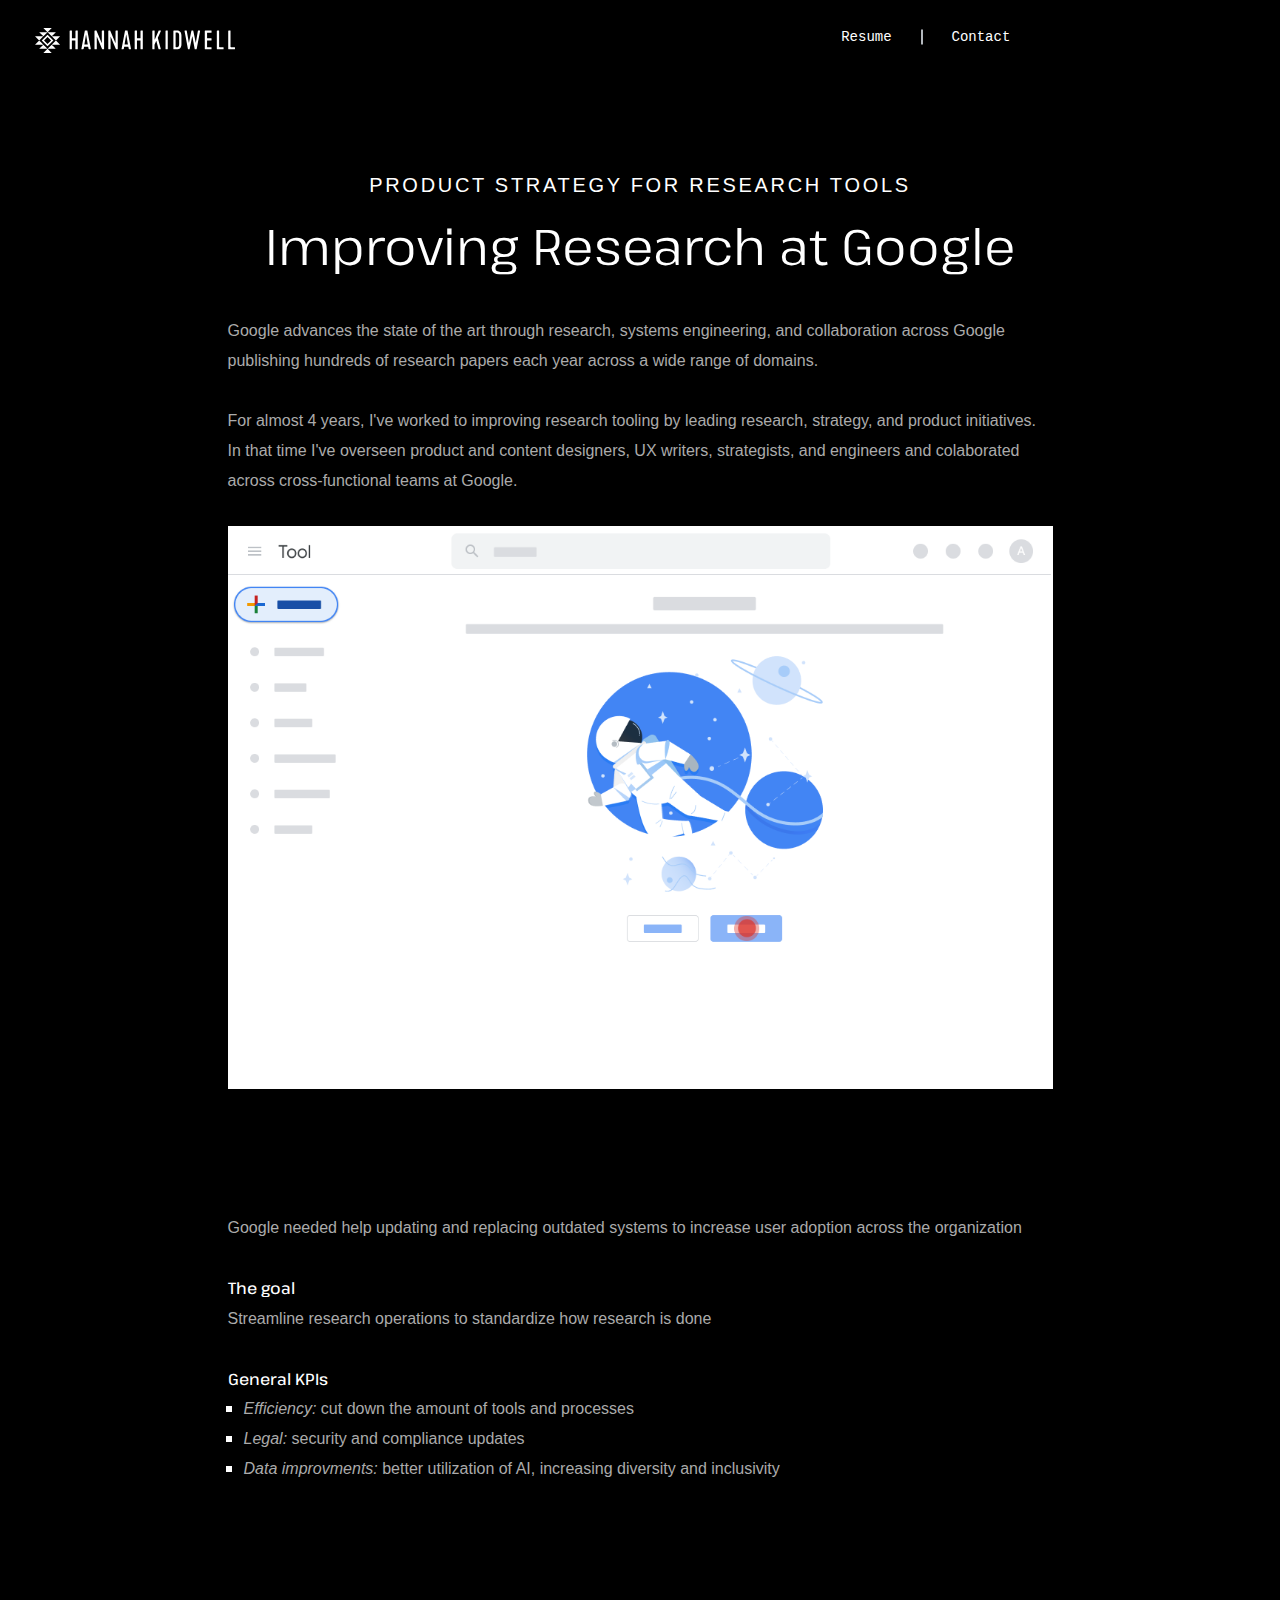
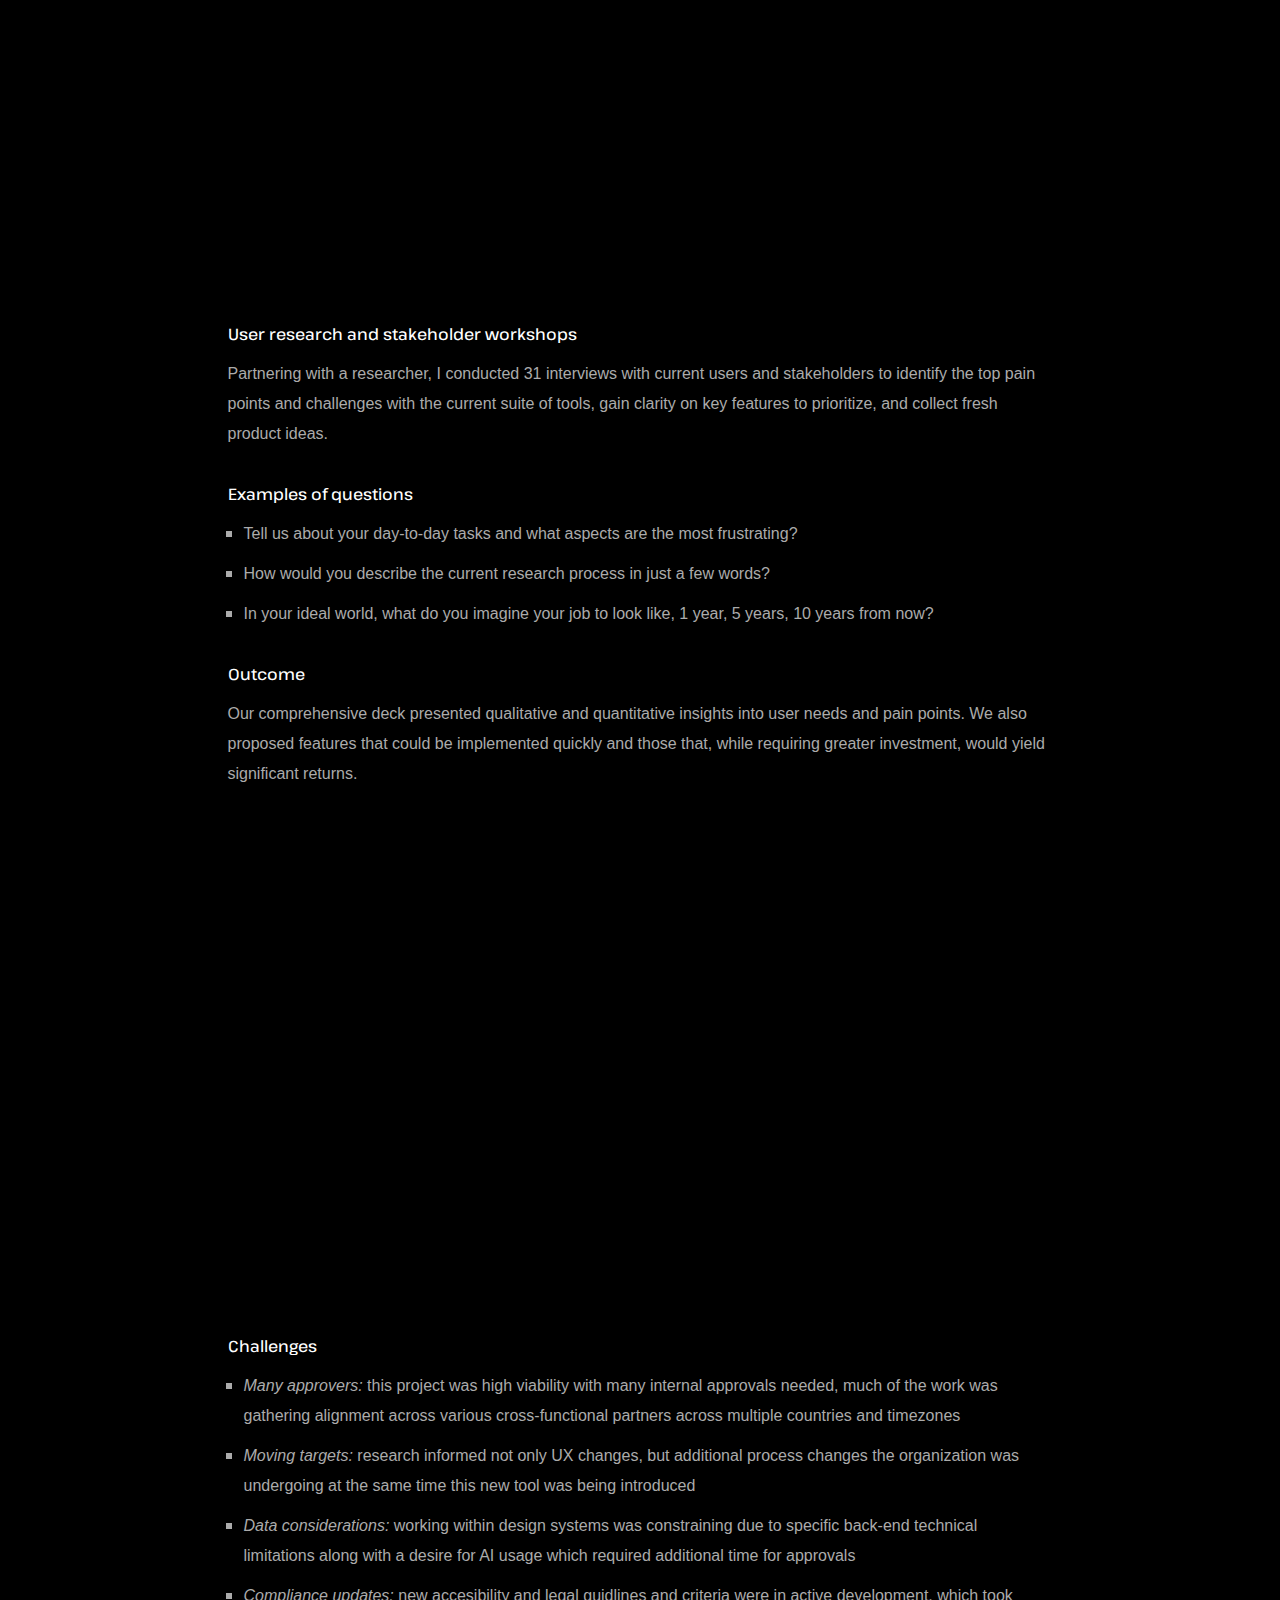
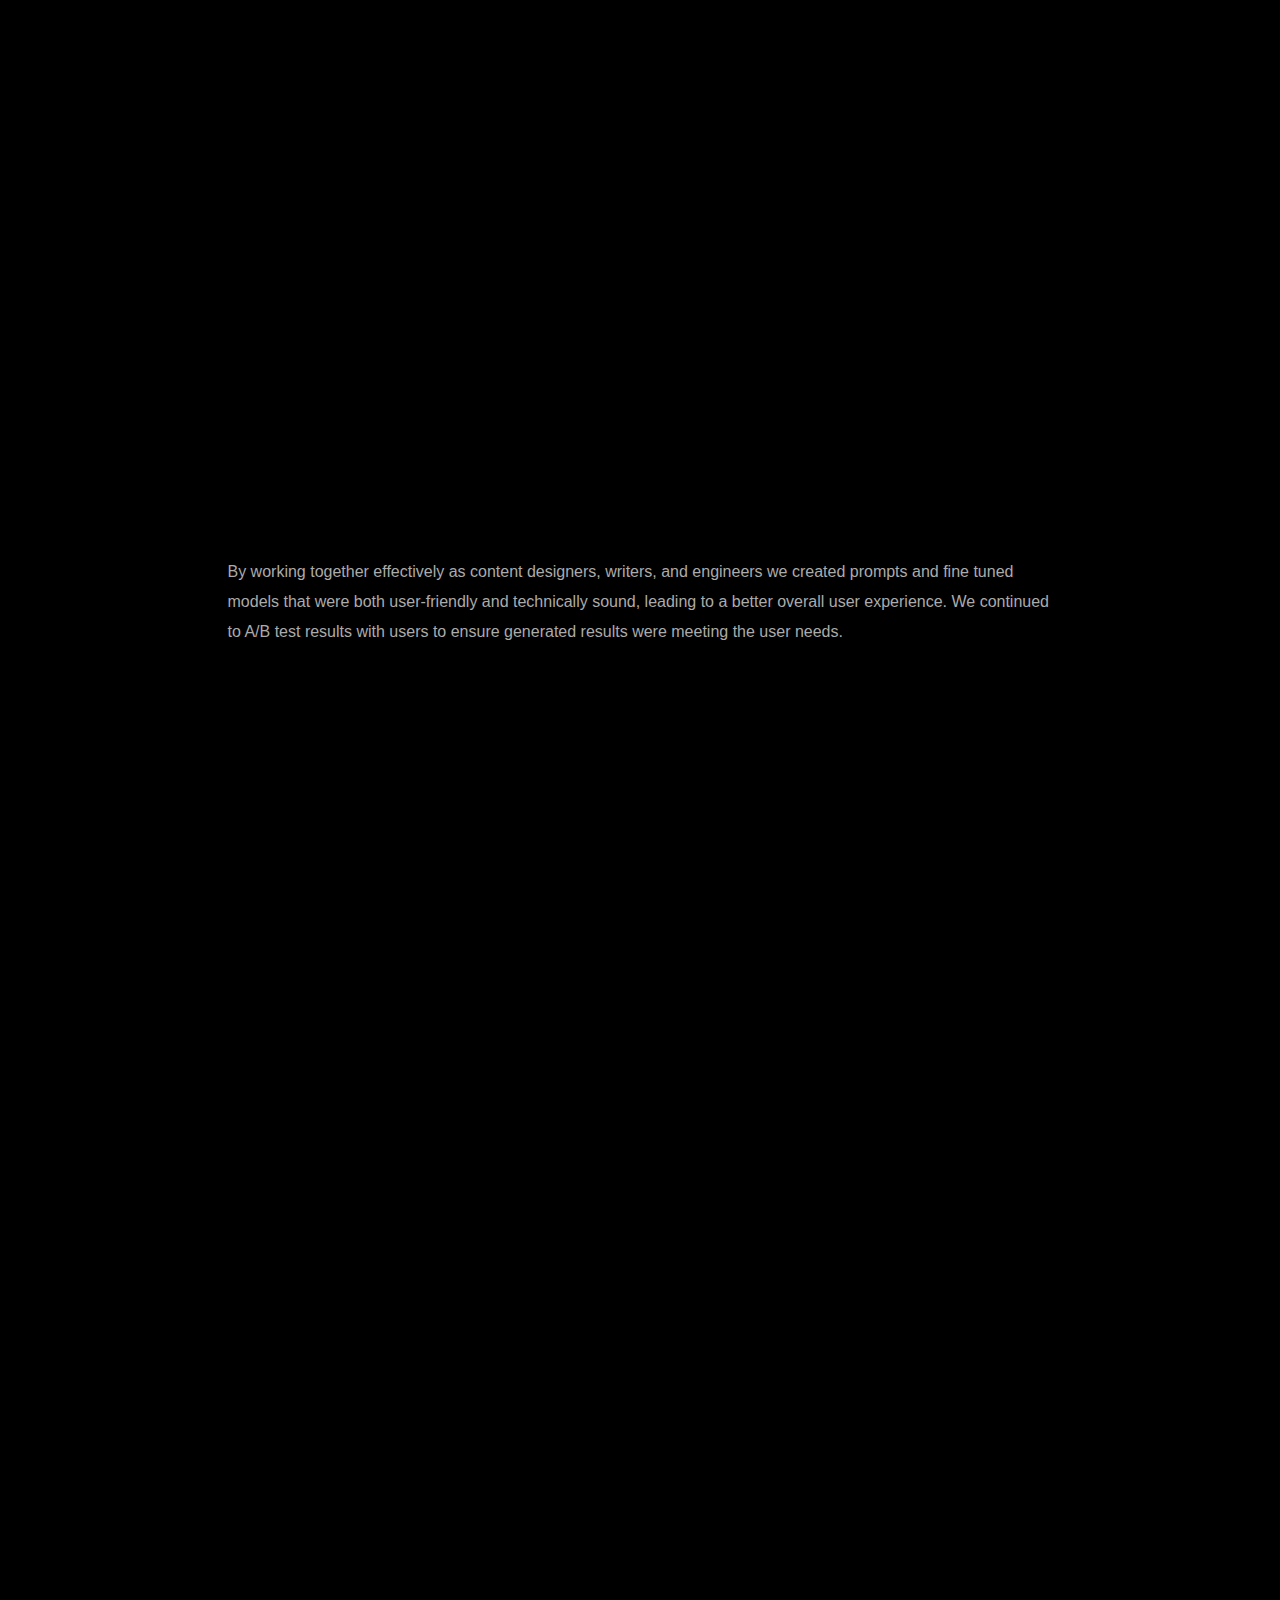
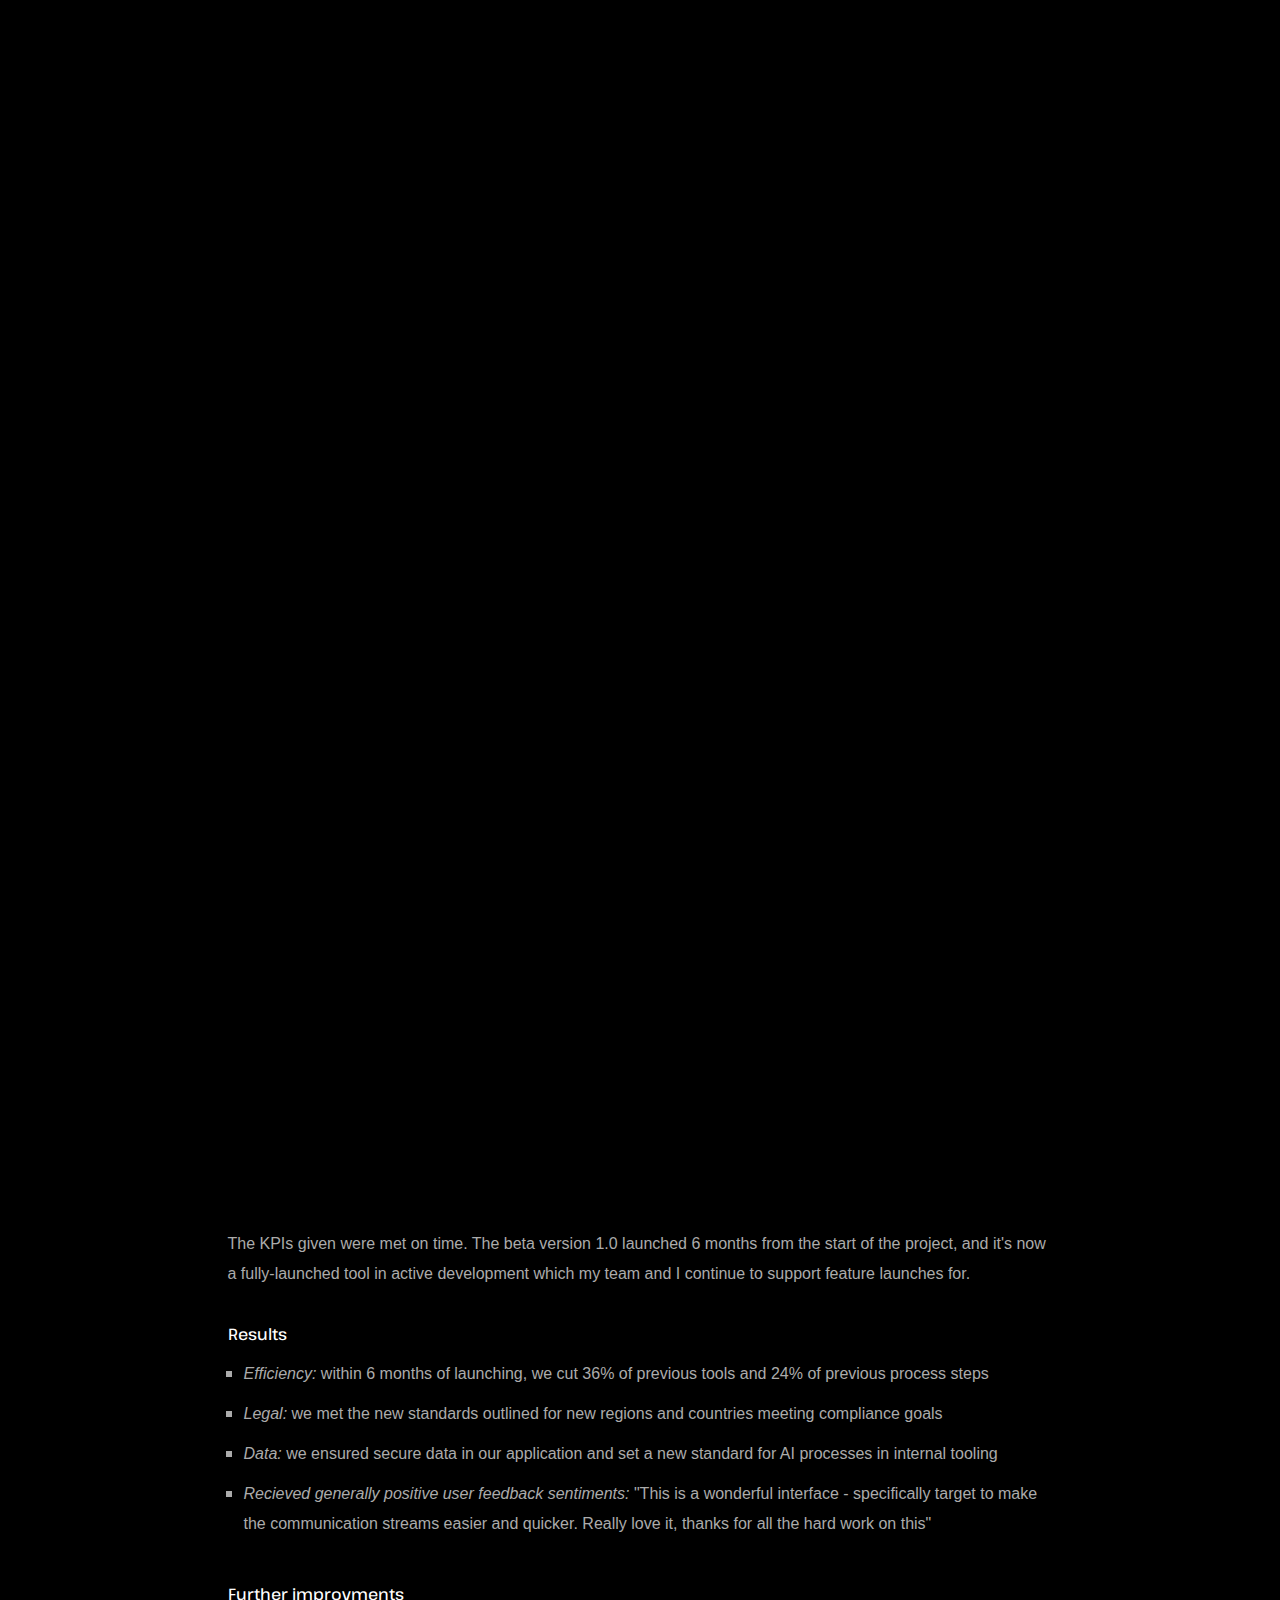
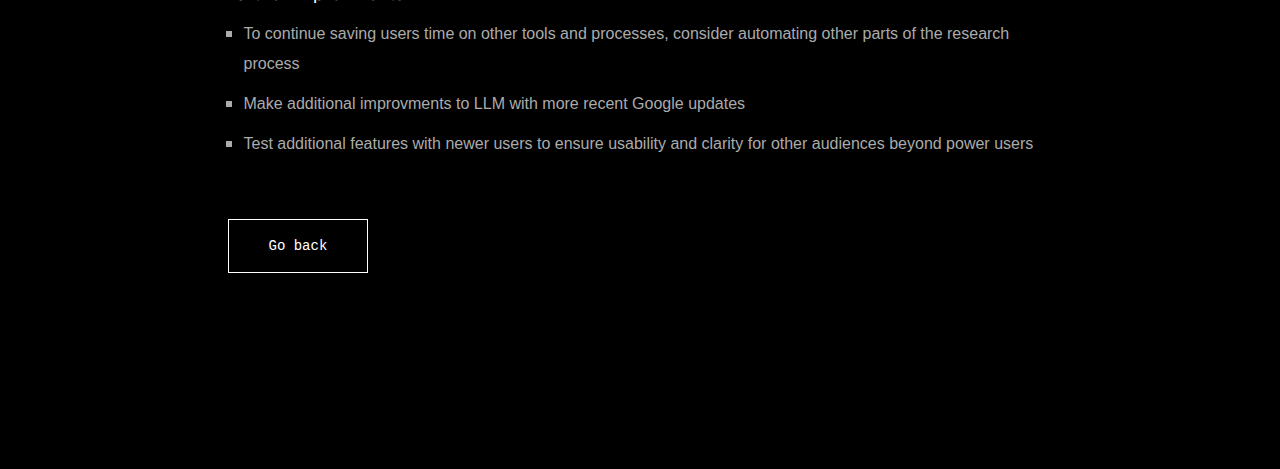
==== research.html @ 09cbe94c "typo" ====
<!-- Global site tag (gtag.js) - Google Analytics -->
<script async src="https://www.googletagmanager.com/gtag/js?id=G-2886Z98YGZ"></script>
<script>
  window.dataLayer = window.dataLayer || [];
  function gtag(){dataLayer.push(arguments);}
  gtag('js', new Date());

  gtag('config', 'G-2886Z98YGZ');
</script>

<!DOCTYPE html>
<html class="no-js" lang="en">

<head>
    <meta charset="utf-8">
    <meta http-equiv="x-ua-compatible" content="ie=edge">
    <title>Hannah Kidwell 🔮 Product Design</title>
    <meta name="description" content="">
    <meta name="viewport" content="width=device-width, initial-scale=1">

    <!-- <link rel="manifest" href="site.webmanifest"> -->
    <link rel="shortcut icon" type="image/x-icon" href="img/favicon.png">
    <!-- Place favicon.ico in the root directory -->

    <!-- CSS here -->
    <link rel="stylesheet" href="css/bootstrap.min.css">
    <link rel="stylesheet" href="css/owl.carousel.min.css">
    <link rel="stylesheet" href="css/magnific-popup.css">
    <link rel="stylesheet" href="css/font-awesome.min.css">
    <link rel="stylesheet" href="css/animate.min.css">
    <link rel="stylesheet" href="css/themify-icons.css">
    <link rel="stylesheet" href="css/flaticon.css">
    <link rel="stylesheet" href="css/slicknav.css">

    <link rel="stylesheet" href="css/style.css">
    <!-- <link rel="stylesheet" href="css/responsive.css"> -->
</head>

<body>
    <!--[if lte IE 9]>
            <p class="browserupgrade">You are using an <strong>outdated</strong> browser. Please <a href="https://browsehappy.com/">upgrade your browser</a> to improve your experience and security.</p>
        <![endif]-->

    <!-- header-start -->
    <header>
        <div class="header-area ">
            <div id="sticky-header" class="main-header-area">
                <div class="container-fluid ">
                    <div class="row align-items-center">
                        <div class="col-xl-2 col-lg-3 col-md-5">
                            <div class="logo">
                                <a class="d-none d-md-block" href="index.html">
                                    <img src="img/logo.svg" style="width:200px; margin-top:.5em;"  alt="">
                                </a>
                                <a class="d-sm-block d-md-none" href="index.html">
                                    <img src="img/logo.svg" style="width:150px; margin-top:.5em;" alt="">
                                </a>
                            </div>
                        </div>
                        <div class="col-xl-8 col-lg-8 col-md-8">
                            <div class="quick_links d-none d-lg-block">
                                <ul>
                                    <li><a href="#resume">Resume</a></li>
                                    <li><a href="#contact">Contact</a></li>
                                </ul>
                            </div>
                        </div>
                        <div class="col-12">
                            <div class="mobile_menu d-block d-lg-none"></div>
                        </div>
                    </div>
                </div>
            </div>
        </div>
    </header>
    <!-- header-end -->

    <!-- offcanvas_menu start  -->
    <div class="offcanvas_menu">
        <div class="offcanvas_header_wrap d-flex justify-content-between align-items-center">
            <div class="logo">
                <a class="d-none d-md-block" href="index.html">
                    <img src="img/logo.svg" style="width:200px; margin-top:.5em;" alt="">
                </a>
                <a class="d-sm-block d-md-none" href="index.html">
                    <img src="img/logo.svg" style="width:150px; margin-top:.5em;" alt="">
                </a>
            </div>
            <div class="close_menu">
                <i class="ti-close"></i>
            </div>
        </div>

        <div class="offcanvas_menu_inner">

            <div class="Quick_links wow fadeInLeft" data-wow-duration="1s" data-wow-delay=".6s">
                <ul>
                    <li><a href="https://twitter.com/hannahnannna"> <i class="ti-twitter"></i> </a></li>
                    <li><a href="https://www.linkedin.com/in/hannahmayk/"> <i class="ti-linkedin"></i> </a></li>
                    <li><a href="https://github.com/hannahkidwell"> <i class="ti-github"></i> </a></li>
                </ul>
            </div>
        </div>


    </div>
    <!-- offcanvas_menu end  -->

   

<!-- gallery_area_start  -->
<a name="projects"></a>
<div data-scroll-index="3" class="gallery_area">
    <div class="container">
        <div class="row justify-content-center pt-70">
            <div class="col-lg-9 pt-70">
                <div class="section_title text-center pb-38 pt-70 mb-30">
                    <span class="wow fadeInUp" data-wow-duration="1s" data-wow-delay=".2s">Product strategy for research tools</span>
                    <h3 class="wow fadeInUp" data-wow-duration="1s" data-wow-delay=".3s">Improving Research at Google</h3>
                    <p class="text-left pt-30 pb-30">Google advances the state of the art through research, systems engineering, 
                        and collaboration across Google publishing hundreds of research papers each year across a wide range of domains. 
                        <br><br>For almost 4 years, I've worked to improving research tooling by leading research, strategy, and product initiatives. 
                        In that time I've overseen product and content designers, UX writers, strategists, and engineers and colaborated across cross-functional teams at Google. 
                    </p>
                    <p>&nbsp;</p>
                    <span class="wow fadeInUp">
                        <img style="max-width: 1000px; width: 100%;" alt="intro image" src="img/projects/research/emptystate.png">
                    </span>
                </div>
            </div>
        </div>
        <div class="row justify-content-center">
            <div class="col-lg-9">
                <div class="section_title project text-center">
                    <span class="wow fadeInUp" data-wow-duration="1s" data-wow-delay=".2s">Business problem</span>
                    <p class="text-left pt-30">
                       Google needed help updating and replacing outdated systems to increase user adoption across the organization
                    <p class="text-left pt-30"><strong>The goal</strong> 
                        <br>Streamline research operations to standardize how research is done</p>
                    <p class="text-left pt-30">
                        <strong>General KPIs</strong>
                        <ul>
                            <li><p class="text-left"><i>Efficiency:</i> cut down the amount of tools and processes</p></li>
                            <li><p class="text-left"><i>Legal:</i> security and compliance updates</p></li>
                            <li><p class="text-left"><i>Data improvments:</i> better utilization of AI, increasing diversity and inclusivity</p></li>
                           
                        </ul>
                    </p>
                    <p>&nbsp;</p>
                    <span class="wow fadeInUp">
                        <img style="max-width: 1000px; width: 100%;" alt="Screenshot" src="img/projects/research/prioritization1.png">
                    </span>
                </div>
            </div>
        </div>
        <div class="row justify-content-center">
            <div class="col-lg-9">
                <div class="section_title project text-left pt-30 pb-38">
                    <span class="wow fadeInUp text-center" data-wow-duration="1s" data-wow-delay=".2s">Research</span>
                    <p class="pt-30"><strong>User research and stakeholder workshops</strong></p> 
                    <p class="pt-10">Partnering with a researcher, I conducted 31 interviews with current users and stakeholders to identify the top
                        pain points and challenges with the current suite of tools, gain clarity on key features to prioritize, and collect fresh
                        product ideas.</p>
                    <p class="pt-30 strong">
                        <strong>Examples of questions</strong>
                        <ul>
                            <li><p class="text-left pt-10">Tell us about your day-to-day tasks and what aspects are the most frustrating?</p></li>
                            <li><p class="text-left pt-10">How would you describe the current research process in just a few words?</p></li>
                            <li><p class="text-left pt-10">In your ideal world, what do you imagine your job to look like, 1 year, 5 years, 10 years from now?</p></li>
                        </ul>
                    </p>
                    <p class="pt-30"><strong>Outcome</strong></p>
                        <p class="pt-10">Our comprehensive deck presented qualitative and quantitative insights into user needs and pain points. 
                            We also proposed features that could be implemented quickly and those that, while requiring greater investment, would yield significant returns.</p>
                    <p>&nbsp;</p>
                    <span class="wow fadeInUp">
                        <p class="pb-10">0-1 Research to design</p>
                        <img style="max-width: 1000px; width: 100%;" alt="Process" src="img/projects/research/uxprocess.png">
                    </span>
                    <p class="pt-30">
                        <strong>Challenges</strong>
                        <ul>
                            <li><p class="text-left pt-10"><i>Many approvers:</i> this project was high viability with many internal approvals needed, much of the work was gathering alignment across various cross-functional partners across multiple countries and timezones</p></li>
                            <li><p class="text-left pt-10"><i>Moving targets:</i> research informed not only UX changes, but additional process changes the organization was undergoing at the same time this new tool was being introduced</p></li>
                            <li><p class="text-left pt-10"><i>Data considerations:</i> working within design systems was constraining due to specific back-end technical limitations along with a desire for AI usage which required additional time for approvals</p></li>
                            <li><p class="text-left pt-10"><i>Compliance updates:</i> new accesibility and legal guidlines and criteria were in active development, which took additional time for writing, design, and engineering to ensure we were meeting</p></li>

                        </ul>
                    </p>
                </div>
            </div>
        </div>
        <div class="row justify-content-center">
            <div class="col-lg-9">
                <div class="section_title project text-left pt-70">
                    <span class="wow fadeInUp text-center" data-wow-duration="1s" data-wow-delay=".2s">Persona & User Journey</span>
                    <span class="wow fadeInUp">
                        <p class="pt-30 pb-10">Dissecting the research</p>
                        <img style="max-width: 1000px; width: 100%;" alt="User needs" src="img/projects/research/userworkshop.png">
                    </span>
                    <p>&nbsp;</p>
                    <span class="wow fadeInUp">
                        <p class="pb-10">Maping the user needs and journey</p>
                        <img style="max-width: 1000px; width: 100%;" alt="RC persona" src="img/projects/research/persona.png">
                    </span>
                    <span class="wow fadeInUp">
                        <p class="pt-10 pb-10">Lo-fidelity UX and testing</p>
                        <img style="max-width: 1000px; width: 100%;" alt="UX wireframing" src="img/projects/research/wireframing.png">
                    </span>
                    <span class="wow fadeInUp text-center pt-30" data-wow-duration="1s" data-wow-delay=".2s">AI improvements</span>
                    <p class="pt-10 pb-38">By working together effectively as content designers, writers, and engineers we created prompts and fine tuned models that were both user-friendly 
                        and technically sound, leading to a better overall user experience. We continued to A/B test results with users to ensure generated results were meeting the user needs.
                    </p>
                    <span class="wow fadeInUp">
                        <p class="pt-10 pb-10">Engineering and UX writing </p>
                         <img style="max-width: 1000px; width: 100%;" alt="Prompt explorations" src="img/projects/research/prompt.png">
                    </span>
                    <span class="wow fadeInUp">
                        <p class="pt-10">Creating a content library to ensure consistiency</p>
                         <img style="max-width: 1000px; width: 100%;" alt="Guide" src="img/projects/research/library.png">
                    </span>
                    <span class="wow fadeInUp">
                        <p class="pt-10">Creating a writing guide for onboarding new team members</p>
                         <img style="max-width: 1000px; width: 100%;" alt="Guide" src="img/projects/research/guide.png">
                    </span>
                </div>
                <div class="section_title project text-left pt-10">
                    <span class="wow fadeInUp text-center" data-wow-duration="1s" data-wow-delay=".2s">The Results</span>
                    <p class="pt-30">The KPIs given were met on time. The beta version 1.0 launched 6 months from the start of the project, and it's now a fully-launched tool in active development which my team and I continue to support feature launches for.</p>
                    <p class="pt-30"><strong>Results</strong></p>        
                        <ul>
                            <li><p class="text-left pt-10"><i>Efficiency:</i> within 6 months of launching, we cut 36% of previous tools and 24% of previous process steps</p></li>
                            <li><p class="text-left pt-10"><i>Legal:</i> we met the new standards outlined for new regions and countries meeting compliance goals</p></li>
                            <li><p class="text-left pt-10"><i>Data:</i> we ensured secure data in our application and set a new standard for AI processes in internal tooling</p></li>
                            <li><p class="text-left pt-10"><i>Recieved generally positive user feedback sentiments:</i> "This is a wonderful interface - specifically target to make the communication streams easier and
                                quicker. Really love it, thanks for all the hard work on this"</p></li>
                        </ul>
                    </p>
                </div>
                <div class="section_title project text-left pt-10 mb-195">
                    <p class="pt-30">
                        <strong>Further improvments</strong>
                        <ul>
                            <li><p class="text-left pt-10">To continue saving users time on other tools and processes, consider automating other parts of the research process</p></li>
                            <li><p class="text-left pt-10">Make additional improvments to LLM with more recent Google updates</p></li>
                            <li><p class="text-left pt-10">Test additional features with newer users to ensure usability and clarity for other audiences beyond power users</p></li>
                        </ul>
                    </p>
                    <p><p><br><br></p><a href="index.html" target="" class="boxed-btn">Go back</a></p>
                </div>
            </div>
        </div>
    </div>
    <div class="row justify-content-center">
        <div class="col-lg-9">
            
        </div> 
    </div>    
</div>

   


    <!-- JS here -->
    <script src="js/vendor/modernizr-3.5.0.min.js"></script>
    <script src="js/vendor/jquery-1.12.4.min.js"></script>
    <script src="js/popper.min.js"></script>
    <script src="js/bootstrap.min.js"></script>
    <script src="js/owl.carousel.min.js"></script>
    <script src="js/isotope.pkgd.min.js"></script>
    <script src="js/ajax-form.js"></script>
    <script src="js/imagesloaded.pkgd.min.js"></script>
    <script src="js/scrollIt.js"></script>
    <script src="js/jquery.scrollUp.min.js"></script>
    <script src="js/wow.min.js"></script>
    <script src="js/jquery.slicknav.min.js"></script>
    <script src="js/jquery.magnific-popup.min.js"></script>
    <script src="js/parallaxie.js"></script>
    <script src="js/plugins.js"></script>



    <!--contact js-->
    <script src="js/contact.js"></script>
    <script src="js/jquery.ajaxchimp.min.js"></script>
    <script src="js/jquery.form.js"></script>
    <script src="js/jquery.validate.min.js"></script>
    <script src="js/mail-script.js"></script>


    <script src="js/main.js"></script>


</body>

</html>
---- css/themify-icons.css ----
@font-face {
	font-family: 'themify';
	src:url('../fonts/themify.eot?-fvbane');
	src:url('../fonts/themify.eot?#iefix-fvbane') format('embedded-opentype'),
		url('../fonts/themify.woff?-fvbane') format('woff'),
		url('../fonts/themify.ttf?-fvbane') format('truetype'),
		url('../fonts/themify.svg?-fvbane#themify') format('svg');
	font-weight: normal;
	font-style: normal;
}

[class^="ti-"], [class*=" ti-"] {
	font-family: 'themify';
	/* speak: none; */
	font-style: normal;
	font-weight: normal;
	font-variant: normal;
	text-transform: none;
	line-height: 1;

	/* Better Font Rendering =========== */
	-webkit-font-smoothing: antialiased;
	-moz-osx-font-smoothing: grayscale;
}

.ti-wand:before {
	content: "\e600";
}
.ti-volume:before {
	content: "\e601";
}
.ti-user:before {
	content: "\e602";
}
.ti-unlock:before {
	content: "\e603";
}
.ti-unlink:before {
	content: "\e604";
}
.ti-trash:before {
	content: "\e605";
}
.ti-thought:before {
	content: "\e606";
}
.ti-target:before {
	content: "\e607";
}
.ti-tag:before {
	content: "\e608";
}
.ti-tablet:before {
	content: "\e609";
}
.ti-star:before {
	content: "\e60a";
}
.ti-spray:before {
	content: "\e60b";
}
.ti-signal:before {
	content: "\e60c";
}
.ti-shopping-cart:before {
	content: "\e60d";
}
.ti-shopping-cart-full:before {
	content: "\e60e";
}
.ti-settings:before {
	content: "\e60f";
}
.ti-search:before {
	content: "\e610";
}
.ti-zoom-in:before {
	content: "\e611";
}
.ti-zoom-out:before {
	content: "\e612";
}
.ti-cut:before {
	content: "\e613";
}
.ti-ruler:before {
	content: "\e614";
}
.ti-ruler-pencil:before {
	content: "\e615";
}
.ti-ruler-alt:before {
	content: "\e616";
}
.ti-bookmark:before {
	content: "\e617";
}
.ti-bookmark-alt:before {
	content: "\e618";
}
.ti-reload:before {
	content: "\e619";
}
.ti-plus:before {
	content: "\e61a";
}
.ti-pin:before {
	content: "\e61b";
}
.ti-pencil:before {
	content: "\e61c";
}
.ti-pencil-alt:before {
	content: "\e61d";
}
.ti-paint-roller:before {
	content: "\e61e";
}
.ti-paint-bucket:before {
	content: "\e61f";
}
.ti-na:before {
	content: "\e620";
}
.ti-mobile:before {
	content: "\e621";
}
.ti-minus:before {
	content: "\e622";
}
.ti-medall:before {
	content: "\e623";
}
.ti-medall-alt:before {
	content: "\e624";
}
.ti-marker:before {
	content: "\e625";
}
.ti-marker-alt:before {
	content: "\e626";
}
.ti-arrow-up:before {
	content: "\e627";
}
.ti-arrow-right:before {
	content: "\e628";
}
.ti-arrow-left:before {
	content: "\e629";
}
.ti-arrow-down:before {
	content: "\e62a";
}
.ti-lock:before {
	content: "\e62b";
}
.ti-location-arrow:before {
	content: "\e62c";
}
.ti-link:before {
	content: "\e62d";
}
.ti-layout:before {
	content: "\e62e";
}
.ti-layers:before {
	content: "\e62f";
}
.ti-layers-alt:before {
	content: "\e630";
}
.ti-key:before {
	content: "\e631";
}
.ti-import:before {
	content: "\e632";
}
.ti-image:before {
	content: "\e633";
}
.ti-heart:before {
	content: "\e634";
}
.ti-heart-broken:before {
	content: "\e635";
}
.ti-hand-stop:before {
	content: "\e636";
}
.ti-hand-open:before {
	content: "\e637";
}
.ti-hand-drag:before {
	content: "\e638";
}
.ti-folder:before {
	content: "\e639";
}
.ti-flag:before {
	content: "\e63a";
}
.ti-flag-alt:before {
	content: "\e63b";
}
.ti-flag-alt-2:before {
	content: "\e63c";
}
.ti-eye:before {
	content: "\e63d";
}
.ti-export:before {
	content: "\e63e";
}
.ti-exchange-vertical:before {
	content: "\e63f";
}
.ti-desktop:before {
	content: "\e640";
}
.ti-cup:before {
	content: "\e641";
}
.ti-crown:before {
	content: "\e642";
}
.ti-comments:before {
	content: "\e643";
}
.ti-comment:before {
	content: "\e644";
}
.ti-comment-alt:before {
	content: "\e645";
}
.ti-close:before {
	content: "\e646";
}
.ti-clip:before {
	content: "\e647";
}
.ti-angle-up:before {
	content: "\e648";
}
.ti-angle-right:before {
	content: "\e649";
}
.ti-angle-left:before {
	content: "\e64a";
}
.ti-angle-down:before {
	content: "\e64b";
}
.ti-check:before {
	content: "\e64c";
}
.ti-check-box:before {
	content: "\e64d";
}
.ti-camera:before {
	content: "\e64e";
}
.ti-announcement:before {
	content: "\e64f";
}
.ti-brush:before {
	content: "\e650";
}
.ti-briefcase:before {
	content: "\e651";
}
.ti-bolt:before {
	content: "\e652";
}
.ti-bolt-alt:before {
	content: "\e653";
}
.ti-blackboard:before {
	content: "\e654";
}
.ti-bag:before {
	content: "\e655";
}
.ti-move:before {
	content: "\e656";
}
.ti-arrows-vertical:before {
	content: "\e657";
}
.ti-arrows-horizontal:before {
	content: "\e658";
}
.ti-fullscreen:before {
	content: "\e659";
}
.ti-arrow-top-right:before {
	content: "\e65a";
}
.ti-arrow-top-left:before {
	content: "\e65b";
}
.ti-arrow-circle-up:before {
	content: "\e65c";
}
.ti-arrow-circle-right:before {
	content: "\e65d";
}
.ti-arrow-circle-left:before {
	content: "\e65e";
}
.ti-arrow-circle-down:before {
	content: "\e65f";
}
.ti-angle-double-up:before {
	content: "\e660";
}
.ti-angle-double-right:before {
	content: "\e661";
}
.ti-angle-double-left:before {
	content: "\e662";
}
.ti-angle-double-down:before {
	content: "\e663";
}
.ti-zip:before {
	content: "\e664";
}
.ti-world:before {
	content: "\e665";
}
.ti-wheelchair:before {
	content: "\e666";
}
.ti-view-list:before {
	content: "\e667";
}
.ti-view-list-alt:before {
	content: "\e668";
}
.ti-view-grid:before {
	content: "\e669";
}
.ti-uppercase:before {
	content: "\e66a";
}
.ti-upload:before {
	content: "\e66b";
}
.ti-underline:before {
	content: "\e66c";
}
.ti-truck:before {
	content: "\e66d";
}
.ti-timer:before {
	content: "\e66e";
}
.ti-ticket:before {
	content: "\e66f";
}
.ti-thumb-up:before {
	content: "\e670";
}
.ti-thumb-down:before {
	content: "\e671";
}
.ti-text:before {
	content: "\e672";
}
.ti-stats-up:before {
	content: "\e673";
}
.ti-stats-down:before {
	content: "\e674";
}
.ti-split-v:before {
	content: "\e675";
}
.ti-split-h:before {
	content: "\e676";
}
.ti-smallcap:before {
	content: "\e677";
}
.ti-shine:before {
	content: "\e678";
}
.ti-shift-right:before {
	content: "\e679";
}
.ti-shift-left:before {
	content: "\e67a";
}
.ti-shield:before {
	content: "\e67b";
}
.ti-notepad:before {
	content: "\e67c";
}
.ti-server:before {
	content: "\e67d";
}
.ti-quote-right:before {
	content: "\e67e";
}
.ti-quote-left:before {
	content: "\e67f";
}
.ti-pulse:before {
	content: "\e680";
}
.ti-printer:before {
	content: "\e681";
}
.ti-power-off:before {
	content: "\e682";
}
.ti-plug:before {
	content: "\e683";
}
.ti-pie-chart:before {
	content: "\e684";
}
.ti-paragraph:before {
	content: "\e685";
}
.ti-panel:before {
	content: "\e686";
}
.ti-package:before {
	content: "\e687";
}
.ti-music:before {
	content: "\e688";
}
.ti-music-alt:before {
	content: "\e689";
}
.ti-mouse:before {
	content: "\e68a";
}
.ti-mouse-alt:before {
	content: "\e68b";
}
.ti-money:before {
	content: "\e68c";
}
.ti-microphone:before {
	content: "\e68d";
}
.ti-menu:before {
	content: "\e68e";
}
.ti-menu-alt:before {
	content: "\e68f";
}
.ti-map:before {
	content: "\e690";
}
.ti-map-alt:before {
	content: "\e691";
}
.ti-loop:before {
	content: "\e692";
}
.ti-location-pin:before {
	content: "\e693";
}
.ti-list:before {
	content: "\e694";
}
.ti-light-bulb:before {
	content: "\e695";
}
.ti-Italic:before {
	content: "\e696";
}
.ti-info:before {
	content: "\e697";
}
.ti-infinite:before {
	content: "\e698";
}
.ti-id-badge:before {
	content: "\e699";
}
.ti-hummer:before {
	content: "\e69a";
}
.ti-home:before {
	content: "\e69b";
}
.ti-help:before {
	content: "\e69c";
}
.ti-headphone:before {
	content: "\e69d";
}
.ti-harddrives:before {
	content: "\e69e";
}
.ti-harddrive:before {
	content: "\e69f";
}
.ti-gift:before {
	content: "\e6a0";
}
.ti-game:before {
	content: "\e6a1";
}
.ti-filter:before {
	content: "\e6a2";
}
.ti-files:before {
	content: "\e6a3";
}
.ti-file:before {
	content: "\e6a4";
}
.ti-eraser:before {
	content: "\e6a5";
}
.ti-envelope:before {
	content: "\e6a6";
}
.ti-download:before {
	content: "\e6a7";
}
.ti-direction:before {
	content: "\e6a8";
}
.ti-direction-alt:before {
	content: "\e6a9";
}
.ti-dashboard:before {
	content: "\e6aa";
}
.ti-control-stop:before {
	content: "\e6ab";
}
.ti-control-shuffle:before {
	content: "\e6ac";
}
.ti-control-play:before {
	content: "\e6ad";
}
.ti-control-pause:before {
	content: "\e6ae";
}
.ti-control-forward:before {
	content: "\e6af";
}
.ti-control-backward:before {
	content: "\e6b0";
}
.ti-cloud:before {
	content: "\e6b1";
}
.ti-cloud-up:before {
	content: "\e6b2";
}
.ti-cloud-down:before {
	content: "\e6b3";
}
.ti-clipboard:before {
	content: "\e6b4";
}
.ti-car:before {
	content: "\e6b5";
}
.ti-calendar:before {
	content: "\e6b6";
}
.ti-book:before {
	content: "\e6b7";
}
.ti-bell:before {
	content: "\e6b8";
}
.ti-basketball:before {
	content: "\e6b9";
}
.ti-bar-chart:before {
	content: "\e6ba";
}
.ti-bar-chart-alt:before {
	content: "\e6bb";
}
.ti-back-right:before {
	content: "\e6bc";
}
.ti-back-left:before {
	content: "\e6bd";
}
.ti-arrows-corner:before {
	content: "\e6be";
}
.ti-archive:before {
	content: "\e6bf";
}
.ti-anchor:before {
	content: "\e6c0";
}
.ti-align-right:before {
	content: "\e6c1";
}
.ti-align-left:before {
	content: "\e6c2";
}
.ti-align-justify:before {
	content: "\e6c3";
}
.ti-align-center:before {
	content: "\e6c4";
}
.ti-alert:before {
	content: "\e6c5";
}
.ti-alarm-clock:before {
	content: "\e6c6";
}
.ti-agenda:before {
	content: "\e6c7";
}
.ti-write:before {
	content: "\e6c8";
}
.ti-window:before {
	content: "\e6c9";
}
.ti-widgetized:before {
	content: "\e6ca";
}
.ti-widget:before {
	content: "\e6cb";
}
.ti-widget-alt:before {
	content: "\e6cc";
}
.ti-wallet:before {
	content: "\e6cd";
}
.ti-video-clapper:before {
	content: "\e6ce";
}
.ti-video-camera:before {
	content: "\e6cf";
}
.ti-vector:before {
	content: "\e6d0";
}
.ti-themify-logo:before {
	content: "\e6d1";
}
.ti-themify-favicon:before {
	content: "\e6d2";
}
.ti-themify-favicon-alt:before {
	content: "\e6d3";
}
.ti-support:before {
	content: "\e6d4";
}
.ti-stamp:before {
	content: "\e6d5";
}
.ti-split-v-alt:before {
	content: "\e6d6";
}
.ti-slice:before {
	content: "\e6d7";
}
.ti-shortcode:before {
	content: "\e6d8";
}
.ti-shift-right-alt:before {
	content: "\e6d9";
}
.ti-shift-left-alt:before {
	content: "\e6da";
}
.ti-ruler-alt-2:before {
	content: "\e6db";
}
.ti-receipt:before {
	content: "\e6dc";
}
.ti-pin2:before {
	content: "\e6dd";
}
.ti-pin-alt:before {
	content: "\e6de";
}
.ti-pencil-alt2:before {
	content: "\e6df";
}
.ti-palette:before {
	content: "\e6e0";
}
.ti-more:before {
	content: "\e6e1";
}
.ti-more-alt:before {
	content: "\e6e2";
}
.ti-microphone-alt:before {
	content: "\e6e3";
}
.ti-magnet:before {
	content: "\e6e4";
}
.ti-line-double:before {
	content: "\e6e5";
}
.ti-line-dotted:before {
	content: "\e6e6";
}
.ti-line-dashed:before {
	content: "\e6e7";
}
.ti-layout-width-full:before {
	content: "\e6e8";
}
.ti-layout-width-default:before {
	content: "\e6e9";
}
.ti-layout-width-default-alt:before {
	content: "\e6ea";
}
.ti-layout-tab:before {
	content: "\e6eb";
}
.ti-layout-tab-window:before {
	content: "\e6ec";
}
.ti-layout-tab-v:before {
	content: "\e6ed";
}
.ti-layout-tab-min:before {
	content: "\e6ee";
}
.ti-layout-slider:before {
	content: "\e6ef";
}
.ti-layout-slider-alt:before {
	content: "\e6f0";
}
.ti-layout-sidebar-right:before {
	content: "\e6f1";
}
.ti-layout-sidebar-none:before {
	content: "\e6f2";
}
.ti-layout-sidebar-left:before {
	content: "\e6f3";
}
.ti-layout-placeholder:before {
	content: "\e6f4";
}
.ti-layout-menu:before {
	content: "\e6f5";
}
.ti-layout-menu-v:before {
	content: "\e6f6";
}
.ti-layout-menu-separated:before {
	content: "\e6f7";
}
.ti-layout-menu-full:before {
	content: "\e6f8";
}
.ti-layout-media-right-alt:before {
	content: "\e6f9";
}
.ti-layout-media-right:before {
	content: "\e6fa";
}
.ti-layout-media-overlay:before {
	content: "\e6fb";
}
.ti-layout-media-overlay-alt:before {
	content: "\e6fc";
}
.ti-layout-media-overlay-alt-2:before {
	content: "\e6fd";
}
.ti-layout-media-left-alt:before {
	content: "\e6fe";
}
.ti-layout-media-left:before {
	content: "\e6ff";
}
.ti-layout-media-center-alt:before {
	content: "\e700";
}
.ti-layout-media-center:before {
	content: "\e701";
}
.ti-layout-list-thumb:before {
	content: "\e702";
}
.ti-layout-list-thumb-alt:before {
	content: "\e703";
}
.ti-layout-list-post:before {
	content: "\e704";
}
.ti-layout-list-large-image:before {
	content: "\e705";
}
.ti-layout-line-solid:before {
	content: "\e706";
}
.ti-layout-grid4:before {
	content: "\e707";
}
.ti-layout-grid3:before {
	content: "\e708";
}
.ti-layout-grid2:before {
	content: "\e709";
}
.ti-layout-grid2-thumb:before {
	content: "\e70a";
}
.ti-layout-cta-right:before {
	content: "\e70b";
}
.ti-layout-cta-left:before {
	content: "\e70c";
}
.ti-layout-cta-center:before {
	content: "\e70d";
}
.ti-layout-cta-btn-right:before {
	content: "\e70e";
}
.ti-layout-cta-btn-left:before {
	content: "\e70f";
}
.ti-layout-column4:before {
	content: "\e710";
}
.ti-layout-column3:before {
	content: "\e711";
}
.ti-layout-column2:before {
	content: "\e712";
}
.ti-layout-accordion-separated:before {
	content: "\e713";
}
.ti-layout-accordion-merged:before {
	content: "\e714";
}
.ti-layout-accordion-list:before {
	content: "\e715";
}
.ti-ink-pen:before {
	content: "\e716";
}
.ti-info-alt:before {
	content: "\e717";
}
.ti-help-alt:before {
	content: "\e718";
}
.ti-headphone-alt:before {
	content: "\e719";
}
.ti-hand-point-up:before {
	content: "\e71a";
}
.ti-hand-point-right:before {
	content: "\e71b";
}
.ti-hand-point-left:before {
	content: "\e71c";
}
.ti-hand-point-down:before {
	content: "\e71d";
}
.ti-gallery:before {
	content: "\e71e";
}
.ti-face-smile:before {
	content: "\e71f";
}
.ti-face-sad:before {
	content: "\e720";
}
.ti-credit-card:before {
	content: "\e721";
}
.ti-control-skip-forward:before {
	content: "\e722";
}
.ti-control-skip-backward:before {
	content: "\e723";
}
.ti-control-record:before {
	content: "\e724";
}
.ti-control-eject:before {
	content: "\e725";
}
.ti-comments-smiley:before {
	content: "\e726";
}
.ti-brush-alt:before {
	content: "\e727";
}
.ti-youtube:before {
	content: "\e728";
}
.ti-vimeo:before {
	content: "\e729";
}
.ti-twitter:before {
	content: "\e72a";
}
.ti-time:before {
	content: "\e72b";
}
.ti-tumblr:before {
	content: "\e72c";
}
.ti-skype:before {
	content: "\e72d";
}
.ti-share:before {
	content: "\e72e";
}
.ti-share-alt:before {
	content: "\e72f";
}
.ti-rocket:before {
	content: "\e730";
}
.ti-pinterest:before {
	content: "\e731";
}
.ti-new-window:before {
	content: "\e732";
}
.ti-microsoft:before {
	content: "\e733";
}
.ti-list-ol:before {
	content: "\e734";
}
.ti-linkedin:before {
	content: "\e735";
}
.ti-layout-sidebar-2:before {
	content: "\e736";
}
.ti-layout-grid4-alt:before {
	content: "\e737";
}
.ti-layout-grid3-alt:before {
	content: "\e738";
}
.ti-layout-grid2-alt:before {
	content: "\e739";
}
.ti-layout-column4-alt:before {
	content: "\e73a";
}
.ti-layout-column3-alt:before {
	content: "\e73b";
}
.ti-layout-column2-alt:before {
	content: "\e73c";
}
.ti-instagram:before {
	content: "\e73d";
}
.ti-google:before {
	content: "\e73e";
}
.ti-github:before {
	content: "\e73f";
}
.ti-flickr:before {
	content: "\e740";
}
.ti-facebook:before {
	content: "\e741";
}
.ti-dropbox:before {
	content: "\e742";
}
.ti-dribbble:before {
	content: "\e743";
}
.ti-apple:before {
	content: "\e744";
}
.ti-android:before {
	content: "\e745";
}
.ti-save:before {
	content: "\e746";
}
.ti-save-alt:before {
	content: "\e747";
}
.ti-yahoo:before {
	content: "\e748";
}
.ti-wordpress:before {
	content: "\e749";
}
.ti-vimeo-alt:before {
	content: "\e74a";
}
.ti-twitter-alt:before {
	content: "\e74b";
}
.ti-tumblr-alt:before {
	content: "\e74c";
}
.ti-trello:before {
	content: "\e74d";
}
.ti-stack-overflow:before {
	content: "\e74e";
}
.ti-soundcloud:before {
	content: "\e74f";
}
.ti-sharethis:before {
	content: "\e750";
}
.ti-sharethis-alt:before {
	content: "\e751";
}
.ti-reddit:before {
	content: "\e752";
}
.ti-pinterest-alt:before {
	content: "\e753";
}
.ti-microsoft-alt:before {
	content: "\e754";
}
.ti-linux:before {
	content: "\e755";
}
.ti-jsfiddle:before {
	content: "\e756";
}
.ti-joomla:before {
	content: "\e757";
}
.ti-html5:before {
	content: "\e758";
}
.ti-flickr-alt:before {
	content: "\e759";
}
.ti-email:before {
	content: "\e75a";
}
.ti-drupal:before {
	content: "\e75b";
}
.ti-dropbox-alt:before {
	content: "\e75c";
}
.ti-css3:before {
	content: "\e75d";
}
.ti-rss:before {
	content: "\e75e";
}
.ti-rss-alt:before {
	content: "\e75f";
}
---- css/flaticon.css ----
/*
  	Flaticon icon font: Flaticon
  	Creation date: 18/11/2019 09:49
  	*/

@font-face {
  font-family: "Flaticon";
  src: url("../fonts/Flaticon.eot");
  src: url("../fonts/Flaticon.eot?#iefix") format("embedded-opentype"),
       url("../fonts/Flaticon.woff2") format("woff2"),
       url("../fonts/Flaticon.woff") format("woff"),
       url("../fonts/Flaticon.ttf") format("truetype"),
       url("../fonts/Flaticon.svg#Flaticon") format("svg");
  font-weight: normal;
  font-style: normal;
}

@media screen and (-webkit-min-device-pixel-ratio:0) {
  @font-face {
    font-family: "Flaticon";
    src: url("../fonts/Flaticon.svg#Flaticon") format("svg");
  }
}

[class^="flaticon-"]:before, [class*=" flaticon-"]:before,
[class^="flaticon-"]:after, [class*=" flaticon-"]:after {   
  font-family: Flaticon;
font-style: normal;
}

.flaticon-food:before { content: "\f100"; }
.flaticon-kitchen:before { content: "\f101"; }
.flaticon-lunch:before { content: "\f102"; }
---- css/style.css ----
@import url("https://fonts.googleapis.com/css2?family=Pathway+Extreme:ital,opsz,wght@0,8..144,100..900;1,8..144,100..900&display=swap|https://fonts.googleapis.com/css2?family=Cabin:ital,wght@0,400..700;1,400..700&display=swap|https://fonts.googleapis.com/css2?family=Kode+Mono:wght@400..700&family=Pathway+Extreme:ital,opsz,wght@0,8..144,100..900;1,8..144,100..900&display=swap'");
/* xl Normal desktop :1200px. */
/* Normal desktop :1200px. */
/* Normal desktop :992px. */
/* Tablet desktop :768px. */
/* small mobile :320px. */
/* Large Mobile :480px. */
/* Large Mobile :480px. */
@import url("https://fonts.googleapis.com/css2?family=Pathway+Extreme:ital,opsz,wght@0,8..144,100..900;1,8..144,100..900&display=swap|https://fonts.googleapis.com/css2?family=Cabin:ital,wght@0,400..700;1,400..700&display=swap|https://fonts.googleapis.com/css2?family=Kode+Mono:wght@400..700&family=Pathway+Extreme:ital,opsz,wght@0,8..144,100..900;1,8..144,100..900&display=swaps'");
.flex-center-start {
  display: -webkit-box;
  display: -ms-flexbox;
  display: flex;
  -webkit-box-align: center;
  -ms-flex-align: center;
  align-items: center;
  -webkit-box-pack: start;
  -ms-flex-pack: start;
  justify-content: start; }

/* 1. Theme default css */
/* xl Normal desktop :1200px. */
/* Normal desktop :1200px. */
/* Normal desktop :992px. */
/* Tablet desktop :768px. */
/* small mobile :320px. */
/* Large Mobile :480px. */
/* Large Mobile :480px. */
body {
  font-family: "Pathway Extreme", sans-serif;
  font-weight: normal;
  font-style: normal; }

.img {
  max-width: 100%;
  -webkit-transition: 0.3s;
  -moz-transition: 0.3s;
  -o-transition: 0.3s;
  transition: 0.3s; }

a,
.button {
  -webkit-transition: 0.3s;
  -moz-transition: 0.3s;
  -o-transition: 0.3s;
  transition: 0.3s; }

a:focus,
.button:focus, button:focus {
  text-decoration: none;
  outline: none; }

a:focus {
  text-decoration: none; }

a:focus,
a:hover,
.portfolio-cat a:hover,
.footer -menu li a:hover {
  text-decoration: none; }

a,
button {
  color: #fff;
  outline: medium none; 
}

h1 {
  font-family: "Pathway Extreme", sans-serif;
  color: #9ae8d9; }
 
h2, h3, h4, h5 {
  font-family: "Cabin", sans-serif;
  color: #fff; }

h1 a,
h2 a,
h3 a,
h4 a,
h5 a,
h6 a {
  color: inherit; }

h6 {font-size: .95em; font-weight: 100; color: #707b8e;}  

h3.accent_text {
    font-family: "Pathway Extreme", sans-serif;
    font-weight: 400;
    line-height: 90px;
    color: #9d79ce; }  

a {
  font-family: "Cabin", sans-serif;
  font-weight: 400;
  font-family: "Kode Mono", monospace;
  color: #fff; }
  a:hover {
      color: #9ae8d9; }

input::placeholder {
  font-family: "Cabin", sans-serif; }

textarea::placeholder {
  font-family: "Cabin", sans-serif; }

ul {
  margin: 0px;
  padding: 0px; }

li {
  list-style: none; }

p {
  font-size: 16px;
  font-weight: 300;
  line-height: 30px;
  color: #707b8e;
  margin-bottom: 0px;
  font-family: "Cabin", sans-serif; }

label {
  color: #7e7e7e;
  cursor: pointer;
  font-size: 14px;
  font-weight: 400; }

*::-moz-selection {
  background: #444;
  color: #fff;
  text-shadow: none; }

::-moz-selection {
  background: #444;
  color: #fff;
  text-shadow: none; }

::selection {
  background: #444;
  color: #fff;
  text-shadow: none; }

*::-webkit-input-placeholder {
  color: #cccccc;
  font-size: 14px;
  opacity: 1; }

*:-ms-input-placeholder {
  color: #cccccc;
  font-size: 14px;
  opacity: 1; }

*::-ms-input-placeholder {
  color: #cccccc;
  font-size: 14px;
  opacity: 1; }

*::placeholder {
  color: #cccccc;
  font-size: 14px;
  opacity: 1; }

/* ======= For Images Imago Effect style ======= */
.imago {
  -webkit-clip-path: polygon(0 0, 100% 0, 100% 0, 0 0);
  clip-path: polygon(0 0, 100% 0, 100% 0, 0 0);
  -webkit-transition: all .8s;
  -o-transition: all .8s;
  transition: all .8s;
  -webkit-transition-delay: .3s;
  -o-transition-delay: .3s;
  transition-delay: .3s;
}
.imago.animated {
  -webkit-clip-path: polygon(0 0, 100% 0, 100% 100%, 0 100%);
  clip-path: polygon(0 0, 100% 0, 100% 100%, 0 100%);
}
.transform-banner img {
  -webkit-animation: border-transform 10s linear infinite alternate forwards;
  animation: border-transform 10s linear infinite alternate forwards;
  border-radius: 100%;
}

/* ======= Homepage Image Animation style ======= */
.ripple-animation,
.morp-ani {
    --morp-value: 66% 24% 44% 56% / 44% 24% 70% 56%;
    --morp-md-value: 43% 38% 39% 35% / 44% 39% 43% 56%;
    --morp-time: 8s;
    --morp-spin-time: 20s;
    animation: morpspin var(--morp-spin-time) linear infinite reverse
}
.morp-ani:before {
    -webkit-animation: vsmorph var(--morp-time) ease-in-out infinite both alternate;
    animation: vsmorph var(--morp-time) ease-in-out infinite both alternate
}
.transform-banner img {
    -webkit-animation: border-transform 10s linear infinite alternate forwards;
    animation: border-transform 10s linear infinite alternate forwards;
    border-radius: 100%
}
@-webkit-keyframes ripple {
    0% {
        -webkit-transform: scale(1);
        transform: scale(1);
        opacity: 0
    }

    30% {
        opacity: 0.40
    }

    100% {
        -webkit-transform: scale(1.5);
        transform: scale(1.5);
        opacity: 0
    }
}
@keyframes ripple {
    0% {
        -webkit-transform: scale(1);
        transform: scale(1);
        opacity: 0
    }

    30% {
        opacity: 0.40
    }

    100% {
        -webkit-transform: scale(1.5);
        transform: scale(1.5);
        opacity: 0
    }
}
@-webkit-keyframes morph {
    0% {
        border-radius: 40% 60% 60% 40% / 60% 30% 70% 40%
    }

    100% {
        border-radius: 40% 60%
    }
}
@keyframes morph {
    0% {
        border-radius: 40% 60% 60% 40% / 60% 30% 70% 40%
    }

    100% {
        border-radius: 40% 60%
    }
}
@-webkit-keyframes vsmorph {
    0% {
        border-radius: var(--morp-value)
    }

    50% {
        border-radius: var(--morp-md-value)
    }

    100% {
        border-radius: 40% 60%
    }
}
@keyframes vsmorph {
    0% {
        border-radius: var(--morp-value)
    }

    50% {
        border-radius: var(--morp-md-value)
    }

    100% {
        border-radius: 40% 60%
    }
}
@-webkit-keyframes vsheromorph {
    0% {
        border-radius: 25% 80% 57% 47% / 53% 60% 43% 52%
    }

    50% {
        border-radius: 40% 60% 60% 40% / 60% 30% 70% 40%
    }

    100% {
        border-radius: 40% 60%
    }
}
@keyframes vsheromorph {
    0% {
        border-radius: 25% 80% 57% 47% / 53% 60% 43% 52%
    }

    50% {
        border-radius: 40% 60% 60% 40% / 60% 30% 70% 40%
    }

    100% {
        border-radius: 40% 60%
    }
}
@-webkit-keyframes morpspin {
    to {
        -webkit-transform: rotate(1turn);
        transform: rotate(1turn)
    }
}
@keyframes morpspin {
    to {
        -webkit-transform: rotate(1turn);
        transform: rotate(1turn)
    }
}
@-webkit-keyframes border-transform {
    0%,
    100% {
        border-radius: 63% 37% 54% 46%/55% 48% 52% 45%
    }

    14% {
        border-radius: 40% 60% 54% 46%/49% 60% 40% 51%
    }

    28% {
        border-radius: 54% 46% 38% 62%/49% 70% 30% 51%
    }

    42% {
        border-radius: 61% 39% 55% 45%/61% 38% 62% 39%
    }

    56% {
        border-radius: 61% 39% 67% 33%/70% 50% 50% 30%
    }

    70% {
        border-radius: 50% 50% 34% 66%/56% 68% 32% 44%
    }

    84% {
        border-radius: 46% 54% 50% 50%/35% 61% 39% 65%
    }
}
@keyframes border-transform {
    0%,
    100% {
        border-radius: 63% 37% 54% 46%/55% 48% 52% 45%
    }

    14% {
        border-radius: 40% 60% 54% 46%/49% 60% 40% 51%
    }

    28% {
        border-radius: 54% 46% 38% 62%/49% 70% 30% 51%
    }

    42% {
        border-radius: 61% 39% 55% 45%/61% 38% 62% 39%
    }

    56% {
        border-radius: 61% 39% 67% 33%/70% 50% 50% 30%
    }

    70% {
        border-radius: 50% 50% 34% 66%/56% 68% 32% 44%
    }

    84% {
        border-radius: 46% 54% 50% 50%/35% 61% 39% 65%
    }
}
@-webkit-keyframes moving {
    0% {
        -webkit-transform: translate(0px, 0px);
        transform: translate(0px, 0px)
    }

    20% {
        -webkit-transform: translate(0px, -60px);
        transform: translate(0px, -60px)
    }

    50% {
        -webkit-transform: translate(-60px, -60px);
        transform: translate(-60px, -60px)
    }

    70% {
        -webkit-transform: translate(-60px, 0px);
        transform: translate(-60px, 0px)
    }

    100% {
        -webkit-transform: translate(0px, 0px);
        transform: translate(0px, 0px)
    }
}
@keyframes moving {
    0% {
        -webkit-transform: translate(0px, 0px);
        transform: translate(0px, 0px)
    }

    20% {
        -webkit-transform: translate(0px, -60px);
        transform: translate(0px, -60px)
    }

    50% {
        -webkit-transform: translate(-60px, -60px);
        transform: translate(-60px, -60px)
    }

    70% {
        -webkit-transform: translate(-60px, 0px);
        transform: translate(-60px, 0px)
    }

    100% {
        -webkit-transform: translate(0px, 0px);
        transform: translate(0px, 0px)
    }
}
@-webkit-keyframes arrow-left {
    0% {
        -webkit-transform: translateX(0);
        transform: translateX(0)
    }

    20% {
        -webkit-transform: translateX(-20px);
        transform: translateX(-20px)
    }

    40% {
        -webkit-transform: translateX(0);
        transform: translateX(0)
    }

    60% {
        -webkit-transform: translateX(-20px);
        transform: translateX(-20px)
    }

    100% {
        -webkit-transform: translateX(0);
        transform: translateX(0)
    }
}
@keyframes arrow-left {
    0% {
        -webkit-transform: translateX(0);
        transform: translateX(0)
    }

    20% {
        -webkit-transform: translateX(-20px);
        transform: translateX(-20px)
    }

    40% {
        -webkit-transform: translateX(0);
        transform: translateX(0)
    }

    60% {
        -webkit-transform: translateX(-20px);
        transform: translateX(-20px)
    }

    100% {
        -webkit-transform: translateX(0);
        transform: translateX(0)
    }
}
@-webkit-keyframes arrow-right {
    0% {
        -webkit-transform: translateX(0);
        transform: translateX(0)
    }

    20% {
        -webkit-transform: translateX(20px);
        transform: translateX(20px)
    }

    40% {
        -webkit-transform: translateX(0);
        transform: translateX(0)
    }

    60% {
        -webkit-transform: translateX(20px);
        transform: translateX(20px)
    }

    100% {
        -webkit-transform: translateX(0);
        transform: translateX(0)
    }
}
@keyframes arrow-right {
    0% {
        -webkit-transform: translateX(0);
        transform: translateX(0)
    }

    20% {
        -webkit-transform: translateX(20px);
        transform: translateX(20px)
    }

    40% {
        -webkit-transform: translateX(0);
        transform: translateX(0)
    }

    60% {
        -webkit-transform: translateX(20px);
        transform: translateX(20px)
    }

    100% {
        -webkit-transform: translateX(0);
        transform: translateX(0)
    }
}



h3 {
  font-size: 24px; }

.text-left {
  color: #ababab;
}  

div.text-left p {
  color: #ababab;
}  

strong {
  color: #fff;
  font-weight: 500;
  font-family: "Pathway Extreme", sans-serif;
}  

.mb-65 {
  margin-bottom: 67px; }

.black-bg {
  background: #020c26 !important; }

.white-bg {
  background: #ffffff; }

.gray-bg {
  background: #f5f5f5; }

.overlay {
  position: relative;
  z-index: 0; }

.overlay::before {
  position: absolute;
  content: "";
  background: #080827;
  top: 0;
  left: 0;
  width: 100%;
  height: 100%;
  z-index: -1;
  opacity: .6; }

.overlay2 {
  position: relative;
  z-index: 0; }

.overlay2::before {
  position: absolute;
  content: "";
  background-color: #000;
  top: 0;
  left: 0;
  width: 100%;
  height: 100%;
  z-index: -1;
  opacity: 0.7; }

.overlay_03 {
  position: relative;
  z-index: 0; }

.overlay_03::before {
  position: absolute;
  width: 100%;
  height: 100%;
  left: 0;
  top: 0;
  background: #001D38;
  opacity: .6;
  content: '';
  z-index: -1; }

.bradcam_overlay {
  position: relative;
  z-index: 0; }

.bradcam_overlay::before {
  position: absolute;
  content: "";
  /* Permalink - use to edit and share this gradient: https://colorzilla.com/gradient-editor/#5db2ff+0,7db9e8+100&1+24,0+96 */
  background: -moz-linear-gradient(left, #5db2ff 0%, #65b4f9 24%, rgba(124, 185, 233, 0) 96%, rgba(125, 185, 232, 0) 100%);
  /* FF3.6-15 */
  background: -webkit-linear-gradient(left, #5db2ff 0%, #65b4f9 24%, rgba(124, 185, 233, 0) 96%, rgba(125, 185, 232, 0) 100%);
  /* Chrome10-25,Safari5.1-6 */
  background: linear-gradient(to right, #5db2ff 0%, #65b4f9 24%, rgba(124, 185, 233, 0) 96%, rgba(125, 185, 232, 0) 100%);
  /* W3C, IE10+, FF16+, Chrome26+, Opera12+, Safari7+ */
  filter: progid:DXImageTransform.Microsoft.gradient( startColorstr='#5db2ff', endColorstr='#007db9e8',GradientType=1 );
  /* IE6-9 */
  top: 0;
  left: 0;
  width: 100%;
  height: 100%;
  z-index: -1;
  opacity: 1; }

.section-padding {
  padding-top: 120px;
  padding-bottom: 120px; }

.pt-120 {
  padding-top: 120px; }

/* button style */
.owl-carousel .owl-nav div {
  background: transparent;
  height: 50px;
  left: 0px;
  position: absolute;
  text-align: center;
  top: 50%;
  -webkit-transform: translateY(-50%);
  -ms-transform: translateY(-50%);
  transform: translateY(-50%);
  -webkit-transition: all 0.3s ease 0s;
  -o-transition: all 0.3s ease 0s;
  transition: all 0.3s ease 0s;
  width: 50px;
  color: #707070;
  background-color: transparent;
  -webkit-border-radius: 50%;
  -moz-border-radius: 50%;
  border-radius: 50%;
  left: 50px;
  font-size: 15px;
  line-height: 50px;
  border: 1px solid #4D6174;
  left: 150px;
  color: #fff; }

.owl-carousel .owl-nav div.owl-next {
  left: auto;
  right: 150px; }
  .owl-carousel .owl-nav div.owl-next i {
    position: relative;
    right: 0; }

.owl-carousel .owl-nav div.owl-prev i {
  position: relative;
  top: 0px; }

.owl-carousel:hover .owl-nav div {
  opacity: 1;
  visibility: visible; }
  .owl-carousel:hover .owl-nav div:hover {
    color: #fff;
    background: #001D38;
    border: 1px solid transparent; }

.mb-20px {
  margin-bottom: 20px; }

.mb-55 {
  margin-bottom: 55px; }

.mb-75 {
  margin-bottom: 75px; }
  @media (max-width: 767px) {
    .mb-75 {
      margin-bottom: 30px; } }
  @media (min-width: 768px) and (max-width: 991px) {
    .mb-75 {
      margin-bottom: 30px; } }

.mb-40 {
  margin-bottom: 40px; }

.mb-20 {
  margin-bottom: 20px; }

.mb-60 {
  margin-bottom: 50px !important; }

#scrollUp {
  position: fixed;
  right: 40px;
  bottom: 40px;
  width: 50px;
  height: 50px;
  background: #9ae8d9;
  color: #000;
  text-align: center;
  line-height: 50px;
  -webkit-border-radius: 50%;
  -moz-border-radius: 50%;
  border-radius: 50%;
  font-size: 25px; }
  #scrollUp:hover i {
    animation: none; }
  @media (max-width: 767px) {
    #scrollUp {
      right: 20px;
      bottom: 20px; } }
  #scrollUp i {
    -webkit-animation: bounce 3s infinite ease-in-out;
    -o-animation: bounce 3s infinite ease-in-out;
    -ms-animation: bounce 3s infinite ease-in-out;
    -moz-animation: bounce 3s infinite ease-in-out;
    animation: bounce 3s infinite ease-in-out; }

@-webkit-keyframes bounce {
  0% {
    transform: translateY(-3px); }
  50% {
    transform: translateY(3px); }
  100% {
    transform: translateY(-3px); } }

@keyframes bounce {
  0% {
    transform: translateY(-3px); }
  50% {
    transform: translateY(3px); }
  100% {
    transform: translateY(-3px); } }

#zio {
  -webkit-animation: bounce 3s infinite ease-in-out;
  -o-animation: bounce 3s infinite ease-in-out;
  -ms-animation: bounce 3s infinite ease-in-out;
  -moz-animation: bounce 3s infinite ease-in-out;
  animation: bounce 3s infinite ease-in-out; }

.mfp-bg {
  top: 0;
  left: 0;
  width: 100%;
  height: 100%;
  z-index: 1042;
  overflow: hidden;
  position: fixed;
  background: #50d4ce !important;
  opacity: .95 !important; }

.boxed-btn {
  background: #000;
  color: #fff;
  display: inline-block;
  padding: 16px 40px 15px 40px;
  font-family: "Kode Mono", monospace;
  font-size: 14px;
  font-weight: 400;
  border: 0;
  border: 1px solid #fff;
  text-align: center;
  cursor: pointer; }
  .boxed-btn:hover {
    background: transparent;
    color: #9ae8d9;
    border: 1px solid #9ae8d9; }
  .boxed-btn:focus {
    outline: none; }

.boxed-btn2 {
  background: transparent;
  color: #fff;
  display: inline-block;
  padding: 18px 50px 18px 50px;
  font-family: "Kode Mono", monospace;
  font-size: 16px;
  font-weight: 500;
  border: 0;
  text-align: center;
  cursor: pointer; }
  .boxed-btn2:hover {
    background: #fff;
    color: #9ae8d9;
    border: 1px solid #9ae8d9; }
  .boxed-btn2:focus {
    outline: none; }

.outline-btn {
  background: #fff;
  color: #fff;
  display: inline-block;
  padding: 18px 50px 18px 50px;
  font-family: "Kode Mono", monospace;
  font-size: 16px;
  font-weight: 400;
  border: 1px solid #000;
  text-align: center;
  cursor: pointer; }
  .outline-btn:hover {
    background: #fff;
    color: #fff; }
  .outline-btn:focus {
    outline: none; }

.outline-btn2 {
  background: transparent;
  color: #fff;
  display: inline-block;
  padding: 18px 50px 18px 50px;
  font-family: "Cabin", sans-serif;
  font-size: 16px;
  font-weight: 500;
  border: 1px solid #fff;
  text-align: center;
  cursor: pointer; }
  .outline-btn2:hover {
    background: transparent;
    color: #9ae8d9;
    border: 1px solid #9ae8d9; }
  .outline-btn2:focus {
    outline: none; }

.section_title.project {
  position: relative;
  z-index: 9; }
  .section_title.project:before {
    display: none; }
  .section_title.project::after {
    display: none; }

.section_title.project li {
  list-style: square;
  margin-left: 1em; }

.section_title {
  position: relative;
  z-index: 9; }
  .section_title:before {
    position: absolute;
    content: '';
    width: 1px;
    top: 0;
    left: 50%;
    transform: translateX(-50%);
    background: #bfc5cb;
    top: -50px;
    z-index: 8; }
  .section_title::after {
    position: absolute;
    content: '';
    width: 1px;
    left: 50%;
    transform: translateX(-50%);
    background: #bfc5cb;
    bottom: -50px;
    z-index: 8; }
  .section_title h3 {
    font-size: 50px;
    position: relative;
    z-index: 0;
    font-family: "Pathway Extreme", sans-serif;
    font-weight: 400;
    line-height: 65px; }
    @media (max-width: 767px) {
      .section_title h3 {
        font-size: 27px;
        line-height: 39px; } }
    @media (min-width: 768px) and (max-width: 991px) {
      .section_title h3 {
        font-size: 36px;
        line-height: 46px; } }
    @media (min-width: 992px) and (max-width: 1200px) {
      .section_title h3 {
        font-size: 35px;
        line-height: 45px; } }
    @media (max-width: 767px) {
      .section_title h3 br {
        display: none; } }
    @media (min-width: 768px) and (max-width: 991px) {
      .section_title h3 br {
        display: none; } }
    @media (min-width: 992px) and (max-width: 1200px) {
      .section_title h3 br {
        display: none; } }
  .section_title span {
    font-size: 1.25em;
    font-family: "Cabin", sans-serif;
    color: #fff;
    text-transform: uppercase;
    font-weight: 400;
    letter-spacing: 2.7px;
    margin-bottom: 13px;
    display: block; }
  .section_title .doted_img {
    right: 30%;
    left: auto;
    bottom: -100%;
    position: absolute;
    z-index: -1; }
    @media (max-width: 767px) {
      .section_title .doted_img {
        width: 200px;
        bottom: 0;
        right: 30%; } }
    @media (max-width: 767px) {
      .section_title .doted_img img {
        width: 100%; } }
  .section_title.white_text::before, .section_title.white_text::after {
    display: none; }
  .section_title.white_text span {
    color: #fff !important; }

.mb-50 {
  margin-bottom: 50px; }
  @media (max-width: 767px) {
    .mb-50 {
      margin-bottom: 40px; } }

.mb-73 {
  margin-bottom: 73px; }
  @media (max-width: 767px) {
    .mb-73 {
      margin-bottom: 40px; } }
  @media (min-width: 768px) and (max-width: 991px) {
    .mb-73 {
      margin-bottom: 40px; } }

.pb-10 {
  padding-bottom: 10px; }

.pb-38 {
  padding-bottom: 38px; }

.pt-30 {
  padding-top: 30px; }

.pt-10 {
  padding-top: 10px; }

.pt-70 {
  padding-top: 30px; }

.mb-195 {
  margin-bottom: 195px; }
  @media (max-width: 767px) {
    .mb-195 {
      margin-bottom: 100px; } }

.mb-150 {
  margin-bottom: 150px; }
  @media (max-width: 767px) {
    .mb-150 {
      margin-bottom: 100px; } }

.mb-40 {
  margin-bottom: 39px; }

.mt-40 {
  margin-top: 40px; }

@media (max-width: 767px) {
  .mobile_menu {
    position: absolute;
    right: 0px;
    width: 100%;
    z-index: 9; } }

.slicknav_menu .slicknav_nav {
  background: #fff;
  float: right;
  margin-top: 0;
  padding: 0;
  width: 95%;
  padding: 0;
  border-radius: 0px;
  margin-top: 5px;
  position: absolute;
  left: 0;
  right: 0;
  margin: auto;
  top: 11px; }
  .slicknav_menu .slicknav_nav a:hover {
    background: transparent;
    color: #fff; }
  .slicknav_menu .slicknav_nav a.active {
    color: #fff; }
  @media (max-width: 767px) {
    .slicknav_menu .slicknav_nav a i {
      display: none; } }
  @media (min-width: 768px) and (max-width: 991px) {
    .slicknav_menu .slicknav_nav a i {
      display: none; } }
  .slicknav_menu .slicknav_nav .slicknav_btn {
    background-color: transparent;
    cursor: pointer;
    margin-bottom: 10px;
    margin-top: -40px;
    position: relative;
    z-index: 99;
    border: 1px solid #ddd;
    top: 3px;
    right: 5px;
    top: -36px; }
    .slicknav_menu .slicknav_nav .slicknav_btn .slicknav_icon {
      margin-right: 6px;
      margin-top: 3px;
      position: relative;
      padding-bottom: 3px;
      top: -11px;
      right: -5px; }

@media (max-width: 767px) {
  .slicknav_menu {
    margin-right: 0px; } }

.slicknav_nav .slicknav_arrow {
  float: right;
  font-size: 22px;
  position: relative;
  top: -9px; }

.slicknav_btn {
  background-color: transparent;
  cursor: pointer;
  margin-bottom: 10px;
  position: relative;
  z-index: 99;
  border: none;
  border-radius: 3px;
  top: 5px;
  padding: 5px;
  right: 5px;
  margin-top: -5px;
  top: -31px; }

.slicknav_btn {
  background-color: transparent;
  cursor: pointer;
  margin-bottom: 10px;
  position: relative;
  z-index: 99;
  border: none;
  border-radius: 3px;
  top: 5px;
  padding: 5px;
  right: 0;
  margin-top: -5px;
  top: -41px; }

.slicknav_menu .slicknav_nav {
  top: -1px; }

.header-area {
  left: 0;
  right: 0;
  width: 100%;
  top: 0;
  z-index: 99;
  position: absolute; }
  @media (max-width: 767px) {
    .header-area {
      padding-top: 0; } }
  @media (min-width: 768px) and (max-width: 991px) {
    .header-area {
      padding-top: 0; } }
  @media (max-width: 767px) {
    .header-area .logo {
      width: 45px; } }
  @media (max-width: 767px) {
    .header-area .logo img {
      width: 100%; } }
  .header-area .main-header-area {
    background: #fff;
    background: transparent;
    padding: 50px 66px; }
    @media (max-width: 767px) {
      .header-area .main-header-area {
        padding: 10px 10px; } }
    @media (min-width: 768px) and (max-width: 991px) {
      .header-area .main-header-area {
        padding: 10px 10px; } }
    @media (min-width: 992px) and (max-width: 1200px) {
      .header-area .main-header-area {
        padding: 20px 20px; } }
    @media (min-width: 1200px) and (max-width: 1700px) {
      .header-area .main-header-area {
        padding: 20px 20px; } }
    .header-area .main-header-area .quick_links {
      text-align: right;
      font-size: 14px;
      font-weight: 400;
      font-family: "Cabin", sans-serif;
      color: #fff; }
      .header-area .main-header-area .quick_links ul li {
        display: inline-block;
        padding: 0 28px;
        position: relative;
        line-height: 1; }
        .header-area .main-header-area .quick_links ul li:last-child::before {
          position: absolute;
          left: 0;
          height: 15px;
          background: #b3b8bd;
          width: 2px;
          content: '';
          transform: translateY(-50%);
          left: -3px;
          top: 52%; }
        .header-area .main-header-area .quick_links ul li:first-child {
          padding-left: 114px; }
        .header-area .main-header-area .quick_links ul li a {
          font-size: 14px;
          font-weight: 400;
          font-family: "Kode Mono", monospace;
          color: #fff; }
          .header-area .main-header-area .quick_links ul li a:hover {
            color: #9ae8d9; }
    .header-area .main-header-area .menu_icon {
      text-align: right; }
      @media (max-width: 767px) {
        .header-area .main-header-area .menu_icon {
          position: absolute;
          top: -35px;
          right: 18px; } }
      @media (min-width: 768px) and (max-width: 991px) {
        .header-area .main-header-area .menu_icon {
          position: absolute;
          top: -38px;
          right: 18px; } }
      .header-area .main-header-area .menu_icon a {
        text-align: right;
        font-size: 16px; }
        .header-area .main-header-area .menu_icon a span {
          font-size: 16px;
          text-transform: uppercase;
          font-family: "Cabin", sans-serif;
          color: #fff;
          font-weight: 400;
          margin-right: 19px;
          position: relative;
          top: 2px; }
    .header-area .main-header-area.sticky {
      box-shadow: 0px 3px 16px 0px rgba(0, 0, 0, 0.1);
      position: fixed;
      width: 100%;
      top: -70px;
      left: 0;
      right: 0;
      z-index: 990;
      transform: translateY(70px);
      transition: transform 500ms ease, background 500ms ease;
      -webkit-transition: transform 500ms ease, background 500ms ease;
      box-shadow: 0px 3px 16px 0px rgba(0, 0, 0, 0.1);
      padding: 10px 60px;
      background: #000; }
      @media (max-width: 767px) {
        .header-area .main-header-area.sticky {
          padding: 10px 10px; } }
      @media (min-width: 768px) and (max-width: 991px) {
        .header-area .main-header-area.sticky {
          padding: 10px 10px; } }
      @media (min-width: 992px) and (max-width: 1200px) {
        .header-area .main-header-area.sticky {
          padding: 10px 20px; } }
      @media (min-width: 1200px) and (max-width: 1700px) {
        .header-area .main-header-area.sticky {
          padding: 10px 20px; } }
      .header-area .main-header-area.sticky .main-menu {
        padding: 0; }
      .header-area .main-header-area.sticky .header_bottom_border {
        border-bottom: none; }
      .header-area .main-header-area.sticky .header_bottom_border.white_border {
        border-bottom: none !important; }
      .header-area .main-header-area.sticky ul li a::before {
        position: absolute;
        content: "";
        background: #fff;
        width: 100%;
        height: 3px;
        bottom: -27px;
        left: 0;
        opacity: 0;
        transform: scaleX(0);
        -webkit-transition: 0.3s;
        -moz-transition: 0.3s;
        -o-transition: 0.3s;
        transition: 0.3s; }
  .header-area .header-top_area {
    padding: 12px 0;
    background: #001D38; }
    @media (max-width: 767px) {
      .header-area .header-top_area .social_media_links {
        text-align: center; } }
    .header-area .header-top_area .social_media_links a {
      font-size: 15px;
      color: #C7C7C7;
      margin-right: 12px; }
      .header-area .header-top_area .social_media_links a:hover {
        color: #fff; }
    .header-area .header-top_area .header_left p {
      color: #727272;
      font-weight: 400;
      font-size: 13px;
      margin-bottom: 0; }
    .header-area .header-top_area .short_contact_list {
      text-align: right; }
      @media (max-width: 767px) {
        .header-area .header-top_area .short_contact_list {
          text-align: center; } }
      .header-area .header-top_area .short_contact_list ul li {
        display: inline-block; }
        .header-area .header-top_area .short_contact_list ul li a {
          font-size: 13px;
          color: #919191;
          margin-right: 50px; }
          @media (max-width: 767px) {
            .header-area .header-top_area .short_contact_list ul li a {
              margin-left: 0;
              margin: 0 5px; } }
          .header-area .header-top_area .short_contact_list ul li a i {
            color: #fff;
            margin-right: 7px; }

.offcanvas_menu {
  position: fixed;
  top: 0;
  left: 0;
  width: 100%;
  height: 100vh;
  background: #fff;
  z-index: 999;
  display: -webkit-box;
  display: -moz-box;
  display: -ms-flexbox;
  display: -webkit-flex;
  display: flex;
  -webkit-align-items: center;
  -moz-align-items: center;
  -ms-align-items: center;
  align-items: center;
  -webkit-justify-content: center;
  -moz-justify-content: center;
  -ms-justify-content: center;
  justify-content: center;
  -ms-flex-pack: center;
  opacity: 0;
  visibility: hidden;
  -webkit-transition: 1s;
  -moz-transition: 1s;
  -o-transition: 1s;
  transition: 1s;
  right: 50%;
  z-index: 9999; }
  .offcanvas_menu.active {
    opacity: 1;
    visibility: visible;
    right: 0; }
  .offcanvas_menu .offcanvas_header_wrap {
    position: absolute;
    top: 0;
    left: 0;
    width: 100%;
    padding: 15px; }
  .offcanvas_menu .close_menu {
    cursor: pointer;
    width: 30px;
    height: 30px;
    text-align: center;
    line-height: 30px; }
    .offcanvas_menu .close_menu i {
      font-size: 25px;
      color: #fff;
      -webkit-transition: 0.3s;
      -moz-transition: 0.3s;
      -o-transition: 0.3s;
      transition: 0.3s;
      transform: rotate(0deg); }
      .offcanvas_menu .close_menu i:hover {
        color: #4508fa;
        transform: rotate(180deg); }
  .offcanvas_menu .offcanvas_menu_inner {
    text-align: center;
    position: relative; }
    .offcanvas_menu .offcanvas_menu_inner nav ul li a {
      font-size: 70px;
      font-weight: 400;
      color: #fff;
      line-height: 1.3; }
      @media (max-width: 767px) {
        .offcanvas_menu .offcanvas_menu_inner nav ul li a {
          font-size: 32px; } }
      @media (min-width: 768px) and (max-width: 991px) {
        .offcanvas_menu .offcanvas_menu_inner nav ul li a {
          font-size: 32px; } }
      @media (min-width: 992px) and (max-width: 1200px) {
        .offcanvas_menu .offcanvas_menu_inner nav ul li a {
          font-size: 40px; } }
      @media (min-width: 1200px) and (max-width: 1700px) {
        .offcanvas_menu .offcanvas_menu_inner nav ul li a {
          font-size: 50px; } }
      .offcanvas_menu .offcanvas_menu_inner nav ul li a:hover {
        color: #9ae8d9; }
  .offcanvas_menu .Quick_links {
    margin-top: 40px; }
    .offcanvas_menu .Quick_links ul li {
      display: inline-block;
      margin: 0 15px; }
      .offcanvas_menu .Quick_links ul li a {
        color: #fff;
        font-size: 25px; }
        .offcanvas_menu .Quick_links ul li a:hover {
          color: #4508fa; }

.banner_area {
  position: relative;
  z-index: 0;
  background: #000;
  padding-top: 200px;
  padding-bottom: 170px; }
  @media (max-width: 767px) {
    .banner_area {
      padding-top: 80px;
      padding-bottom: 80px; } }
  @media (min-width: 768px) and (max-width: 991px) {
    .banner_area {
      padding: 100px 0; } }
  @media (min-width: 992px) and (max-width: 1200px) {
    .banner_area {
      padding-top: 167px;
      padding-bottom: 130px; } }
  .banner_area .banner_inner {
    background-position: center center; }
    .banner_area .banner_inner .banner_text h3 {
      font-family: "Pathway Extreme", sans-serif;
      font-size: 80px;
      font-weight: 400;
      line-height: 90px;
      color: #9d79ce; }
      .banner_area .banner_inner .banner_text h3 span {
        color: #9ae8d9; }
      @media (max-width: 767px) {
        .banner_area .banner_inner .banner_text h3 {
          font-size: 40px;
          line-height: 50px; } }
      @media (min-width: 768px) and (max-width: 991px) {
        .banner_area .banner_inner .banner_text h3 {
          font-size: 56px;
          line-height: 70px; } }
      @media (min-width: 992px) and (max-width: 1200px) {
        .banner_area .banner_inner .banner_text h3 {
          font-size: 60px;
          line-height: 75px; } }
    .banner_area .banner_inner .banner_text .branding_interaction {
      margin-top: 98px;
      margin-bottom: 75px; }
      @media (max-width: 767px) {
        .banner_area .banner_inner .banner_text .branding_interaction {
          margin-top: 38px;
          margin-bottom: 40px; } }
      @media (min-width: 768px) and (max-width: 991px) {
        .banner_area .banner_inner .banner_text .branding_interaction {
          margin-top: 40px;
          margin-bottom: 40px; } }
      .banner_area .banner_inner .banner_text .branding_interaction h4 {
        font-size: 24px;
        font-weight: 400;
        font-family: "Cabin", sans-serif;
        text-transform: uppercase;
        margin-bottom: 10px;
        letter-spacing: 2.7px; }
        @media (max-width: 767px) {
          .banner_area .banner_inner .banner_text .branding_interaction h4 {
            font-size: 20px; } }
      .banner_area .banner_inner .banner_text .branding_interaction p {
        font-size: 16px;
        color: #9fa7b6;
        font-weight: 300; }
        @media (min-width: 1200px) and (max-width: 1700px) {
          .banner_area .banner_inner .banner_text .branding_interaction p {
            max-width: 450px; } }
    .banner_area .banner_inner .banner_text .video_play a {
      display: inline-block;
      width: 60px;
      height: 60px;
      -webkit-border-radius: 50%;
      -moz-border-radius: 50%;
      border-radius: 50%;
      font-size: 16px;
      line-height: 60px;
      text-align: center;
      color: #fff;
      border: 1px solid #fff; }
      .banner_area .banner_inner .banner_text .video_play a i {
        line-height: 60px;
        font-size: 16px;
        position: relative;
        top: -2px;
        left: 1px; }
      .banner_area .banner_inner .banner_text .video_play a:hover {
        background: #fff;
        color: #fff; }
    .banner_area .banner_inner .banner_text .video_play span {
      font-family: "Cabin", sans-serif;
      font-size: 14px;
      color: #fff;
      font-weight: 400;
      text-transform: uppercase;
      padding-left: 18px; }
  .banner_area .person_thumb {
    position: absolute;
    right: 8.2%;
    bottom: 0; }
    @media (min-width: 992px) and (max-width: 1200px) {
      .banner_area .person_thumb {
        right: 2%;
        text-align: right; } }
    @media (min-width: 1200px) and (max-width: 1700px) {
      .banner_area .person_thumb {
        right: 2%;
        text-align: right; } }
    @media (min-width: 992px) and (max-width: 1200px) {
      .banner_area .person_thumb img {
        width: 70%; } }
    @media (min-width: 1200px) and (max-width: 1700px) {
      .banner_area .person_thumb img {
        width: 88%; } }
  .banner_area .mobile-person {
    display: none; }
    @media (max-width: 767px), (min-width: 768px) and (max-width: 991px) {
      .banner_area .mobile-person {
        max-width: 100%;
        width: 100%;
        display: block;
        padding-bottom: 2em; } }
    @media (max-width: 767px) {
      .banner_area .mobile-person {
        max-width: 250px; } }
  .banner_area .quick_social_links {
    position: absolute;
    top: 50%;
    transform: translateY(-50%);
    left: 55px; }
    @media (max-width: 767px) {
      .banner_area .quick_social_links {
        left: auto;
        right: 30px;
        top: 33%;
        transform: none;
        top: auto;
        left: 15px;
        margin-top: 30px; } }
    .banner_area .quick_social_links ul li {
      display: block;
      margin: 25px 0; }
      @media (max-width: 767px) {
        .banner_area .quick_social_links ul li {
          display: inline-block;
          margin: 0 20px 0 0; } }
      .banner_area .quick_social_links ul li a {
        font-size: 16px;
        color: #79767e;
        font-weight: 300;
        display: block; }
        .banner_area .quick_social_links ul li a:hover {
          color: #9ae8d9; }

.service_area {
  padding-top: 210px;
  padding-bottom: 0; }
  @media (max-width: 767px) {
    .service_area {
      padding-top: 130px;
      padding-bottom: 10px; } }
  @media (min-width: 768px) and (max-width: 991px) {
    .service_area {
      padding-bottom: 80px; } }
  .service_area .single_service {
    position: relative;
    border: 1px solid #e6eff8;
    padding: 27px 30px 50px 50px; }
    @media (max-width: 767px) {
      .service_area .single_service {
        margin-bottom: 50px;
        padding: 25px; } }
    @media (min-width: 768px) and (max-width: 991px) {
      .service_area .single_service {
        margin-bottom: 80px; } }
    .service_area .single_service .service_icon {
      position: absolute;
      right: 40px;
      top: -48px;
      -webkit-transition: 0.3s;
      -moz-transition: 0.3s;
      -o-transition: 0.3s;
      transition: 0.3s; }
      @media (max-width: 767px) {
        .service_area .single_service .service_icon {
          right: 30px;
          top: 20px;
          width: 90px;
          height: 90px; } }
      @media (max-width: 767px) {
        .service_area .single_service .service_icon img {
          height: 65% !important; } }
    .service_area .single_service .number {
      color: #cccccc;
      font-size: 60px;
      font-family: "Cabin", sans-serif;
      font-weight: 400;
      margin-bottom: 55px; }
    .service_area .single_service .service_info h3 {
      font-weight: 600;
      font-size: 1.5em;
      line-height: 1.25; }
      @media (min-width: 992px) and (max-width: 1200px) {
        .service_area .single_service .service_info h3 {
          font-size: 20px;
          line-height: 30px; } }
      @media (max-width: 767px) {
        .service_area .single_service .service_info h3 {
          font-size: 22px;
          line-height: 32px; } }
    .service_area .single_service .service_info p {
      margin-top: 34px;
      margin-bottom: 50px; }
      @media (max-width: 767px) {
        .service_area .single_service .service_info p {
          margin: 30px 0; } }
    .service_area .single_service:hover .service_icon {
      -webkit-transform: translateY(-10px);
      -moz-transform: translateY(-10px);
      -ms-transform: translateY(-10px);
      transform: translateY(-10px); }

.timeline_area {
  padding-bottom: 120px;
  padding-top: 36px;
  background-repeat: no-repeat;
  background-size: cover;
  background-position: center center;
  background-size: 100% 100%;
  /* background-image: url(../img/shape/timeline_bg.png); */ }
  @media (max-width: 767px) {
    .timeline_area {
      background-position: center center; } }
  @media (min-width: 768px) and (max-width: 991px) {
    .timeline_area {
      background-position: center center; } }
  @media (min-width: 992px) and (max-width: 1200px) {
    .timeline_area {
      background-position: center center; } }
  @media (min-width: 992px) and (max-width: 1200px) {
    .timeline_area {
      background-position: center center; } }
  @media (max-width: 767px) {
    .timeline_area {
      padding-top: 5px;
      padding-bottom: 30px; } }
  @media (min-width: 768px) and (max-width: 991px) {
    .timeline_area .timeline_title {
      margin-bottom: 30px; } }
  .timeline_area .timeline_title h3 {
    font-size: 35px;
    font-weight: 400;
    line-height: 50px;
    font-family: "Kode Mono", monospace;
    letter-spacing: 1.5px; }
    @media (max-width: 767px) {
      .timeline_area .timeline_title h3 {
        margin-bottom: 30px;
        font-size: 31px;
        line-height: 43px; } }
    @media (min-width: 992px) and (max-width: 1200px) {
      .timeline_area .timeline_title h3 {
        font-size: 30px;
        line-height: 42px; } }
  .timeline_area .single_time_line {
    margin-bottom: 85px; }
    @media (max-width: 767px) {
      .timeline_area .single_time_line {
        margin-bottom: 30px; } }
    @media (min-width: 992px) and (max-width: 1200px) {
      .timeline_area .single_time_line {
        margin-bottom: 40px; } }
    @media (min-width: 768px) and (max-width: 991px) {
      .timeline_area .single_time_line {
        margin-bottom: 50px;
        padding-right: 40px; } }
    .timeline_area .single_time_line h4 {
      font-size: 20px;
      font-weight: 700;
      color: #fff;
      margin-bottom: 17px; }
      @media (min-width: 992px) and (max-width: 1200px) {
        .timeline_area .single_time_line h4 {
          font-size: 18px; } }
    @media (min-width: 992px) and (max-width: 1200px) {
      .timeline_area .single_time_line p {
        font-size: 14px; } }
    @media (max-width: 767px) {
      .timeline_area .single_time_line p br {
        display: none; } }
    @media (min-width: 768px) and (max-width: 991px) {
      .timeline_area .single_time_line p br {
        display: none; } }
    @media (min-width: 992px) and (max-width: 1200px) {
      .timeline_area .single_time_line p br {
        display: none; } }
    @media (max-width: 767px) {
      .timeline_area .single_time_line:last-child {
        margin-bottom: 30px; } }
  .timeline_area .single_time_wrap {
    display: -webkit-box;
    display: -ms-flexbox;
    display: flex;
    -ms-flex-wrap: wrap;
    flex-wrap: wrap;
    -webkit-justify-content: space-between;
    -moz-justify-content: space-between;
    -ms-justify-content: space-between;
    justify-content: space-between;
    -ms-flex-pack: space-between; }
    .timeline_area .single_time_wrap .single_time_line {
      -webkit-box-flex: 42%;
      -ms-flex: 42% 0 0px;
      flex: 42% 0 0; }
      @media (max-width: 767px) {
        .timeline_area .single_time_wrap .single_time_line {
          -webkit-box-flex: 100%;
          -ms-flex: 100% 0 0px;
          flex: 100%; } }
      @media (min-width: 768px) and (max-width: 991px) {
        .timeline_area .single_time_wrap .single_time_line {
          -webkit-box-flex: 50%;
          -ms-flex: 50% 0 0px;
          flex: 50% 0 0; } }
      @media (min-width: 992px) and (max-width: 1200px) {
        .timeline_area .single_time_wrap .single_time_line {
          -webkit-box-flex: 45%;
          -ms-flex: 45% 0 0px;
          flex: 45%  0 0; } }
      .timeline_area .single_time_wrap .single_time_line:nth-last-child(-n+2) {
        margin-bottom: 0; }
        @media (max-width: 767px) {
          .timeline_area .single_time_wrap .single_time_line:nth-last-child(-n+2) {
            margin-bottom: 30px; } }

.gallery_area {
  padding-bottom: 0;
  padding-top: 80px; }
  @media (max-width: 767px) {
    .gallery_area {
      padding-top: 60px;
      padding-bottom: 50px; } }
  @media (min-width: 992px) and (max-width: 1200px) {
    .gallery_area {
      padding-left: 40px;
      padding-right: 40px; } }
  .gallery_area .single_gallery {
    overflow: hidden; }
    .gallery_area .single_gallery a {
      display: block; }
      .gallery_area .single_gallery a img {
        width: 100%;
        -webkit-transform: scale(1);
        -moz-transform: scale(1);
        -ms-transform: scale(1);
        transform: scale(1);
        -webkit-transition: 0.3s;
        -moz-transition: 0.3s;
        -o-transition: 0.3s;
        transition: 0.3s; }
      .gallery_area .single_gallery a:hover img {
        transform: scale(1.2); }
  .gallery_area .grid-item {
    margin-bottom: 40px; }
    @media (max-width: 767px) {
      .gallery_area .grid-item {
        margin-bottom: 30px; } }
  .gallery_area .container-fluid {
    max-width: 1500px; }
    @media (min-width: 1200px) and (max-width: 1700px) {
      .gallery_area .container-fluid {
        max-width: 1100px; } }
    @media (min-width: 768px) and (max-width: 991px) {
      .gallery_area .container-fluid {
        max-width: 700px; } }
    @media (min-width: 992px) and (max-width: 1200px) {
      .gallery_area .container-fluid {
        max-width: 900px; } }
    @media only screen and (min-width: 1501px) and (max-width: 1600px) {
      .gallery_area .container-fluid {
        max-width: 1400px; } }
    .gallery_area .container-fluid .row.grid {
      margin-right: -20px;
      margin-left: -20px; }
      @media (max-width: 767px) {
        .gallery_area .container-fluid .row.grid {
          margin-right: -15px;
          margin-left: -15px; } }
      @media (min-width: 768px) and (max-width: 991px) {
        .gallery_area .container-fluid .row.grid {
          margin-right: -15px;
          margin-left: -15px; } }
      @media (min-width: 1200px) and (max-width: 1700px) {
        .gallery_area .container-fluid .row.grid {
          margin-right: -20px;
          margin-left: -20px; } }
      .gallery_area .container-fluid .row.grid .col-lg-4 {
        padding-right: 20px;
        padding-left: 20px; }
        @media (max-width: 767px) {
          .gallery_area .container-fluid .row.grid .col-lg-4 {
            padding-right: 15px;
            padding-left: 15px; } }

.hire_area {
  background-size: cover;
  background-position: center center;
  background-repeat: no-repeat;
  padding: 145px 0 150px 0;
  background-image: url(../img/hire/hire-bg.png); }
  @media (max-width: 767px) {
    .hire_area {
      padding: 100px 0; } }
  .hire_area .hire_btn {
    margin-top: 87px; }
    @media (max-width: 767px) {
      .hire_area .hire_btn {
        margin-top: 30px; } }

.parallax-window {
  min-height: 400px;
  background: transparent; }

.testmonial_area {
  padding-top: 210px;
  padding-bottom: 120px;
  background-size: cover;
  background-repeat: no-repeat;
  background-position: center center;
  /* background-image: url(../img/shape/testimonial_shape.png); */ }
  @media (max-width: 767px) {
    .testmonial_area {
      padding-top: 130px;
      padding-bottom: 80px; } }
  .testmonial_area .owl-carousel .owl-item img {
    display: inline-block;
    width: auto; }
  .testmonial_area .single_testmonial {
    border: 1px solid #e8f3fe;
    background: #000;
    padding: 65px 50px 76px 50px;
    margin-bottom: 95px;
    -webkit-transition: 0.5s;
    -moz-transition: 0.5s;
    -o-transition: 0.5s;
    transition: 0.5s; }
    @media (max-width: 767px) {
      .testmonial_area .single_testmonial {
        margin-bottom: 0;
        padding: 45px 30px 46px 30px; } }
    @media (min-width: 992px) and (max-width: 1200px) {
      .testmonial_area .single_testmonial {
        padding: 35px 30px 46px 30px; } }
    .testmonial_area .single_testmonial p {
      font-size: 20px;
      font-family: "Pathway Extreme", sans-serif;
      font-weight: 700;
      line-height: 35px;
      color: #fff;
      margin-top: 30px;
      margin-bottom: 76px;
      -webkit-transition: 0.5s;
      -moz-transition: 0.5s;
      -o-transition: 0.5s;
      transition: 0.5s; }
    .testmonial_area .single_testmonial .testimonial_author h4 {
      font-size: 22px;
      color: #fff;
      font-weight: 700;
      padding-left: 50px;
      position: relative;
      margin-bottom: 10px;
      -webkit-transition: 0.5s;
      -moz-transition: 0.5s;
      -o-transition: 0.5s;
      transition: 0.5s; }
      @media (max-width: 767px) {
        .testmonial_area .single_testmonial .testimonial_author h4 {
          font-size: 18px; } }
      .testmonial_area .single_testmonial .testimonial_author h4::before {
        position: absolute;
        left: 0;
        top: 50%;
        transform: translateY(-50%);
        background: #fff;
        height: 2px;
        width: 30px;
        content: '';
        -webkit-transition: 0.5s;
        -moz-transition: 0.5s;
        -o-transition: 0.5s;
        transition: 0.5s; } 
    .testmonial_area .single_testmonial .testimonial_author a:hover {    
      color: #9ae8d9
    }
    .testmonial_area .single_testmonial .testimonial_author span {
      display: block;
      padding-left: 50px;
      color: #707b8e;
      font-weight: 300;
      font-family: "Kode Mono", monospace;
      -webkit-transition: 0.5s;
      -moz-transition: 0.5s;
      -o-transition: 0.5s;
      transition: 0.5s;
      font-size: 14px; }
    .testmonial_area .single_testmonial:hover {
      background: transparent;
      border: 1px solid #fff; }
      .testmonial_area .single_testmonial:hover h4, .testmonial_area .single_testmonial:hover span, .testmonial_area .single_testmonial:hover p {
        color: #9ae8d9 !important; }
      .testmonial_area .single_testmonial:hover h4:before {
        background: #fff; }
  .testmonial_area .center .single_testmonial {
    background: transparent;
    border: 1px solid #fff; }
    .testmonial_area .center .single_testmonial p, .testmonial_area .center .single_testmonial h4, .testmonial_area .center .single_testmonial span {
      color: #fff; }
    .testmonial_area .center .single_testmonial h4:before {
      background: #fff; }
  .testmonial_area .owl-dots {
    position: absolute;
    left: 50%;
    transform: translateX(-50%); }
    .testmonial_area .owl-dots .owl-dot {
      width: 15px;
      height: 15px;
      background: #e9e9ff;
      display: inline-block;
      border-radius: 50%;
      margin: 0 4.5px; }
      .testmonial_area .owl-dots .owl-dot.active {
        background: #9ae8d9; }

.brand_area .brand_active:last-child {
  border-right: 0; }

.brand_area .single_brand {
  text-align: center;
  height: 300px;
  border-right: 1px solid #e8f3fe; }
  @media (max-width: 767px) {
    .brand_area .single_brand {
      height: 200px;
      border: 0; } }
  .brand_area .single_brand img {
    width: auto;
    display: inline-block; }

.contact_form_area {
  background-size: cover;
  background-position: center center;
  background-repeat: no-repeat;
  padding: 150px 0;
  background-image: url(../img/contact/contact_bg.png); }
  @media (max-width: 767px) {
    .contact_form_area {
      padding: 0;
      /* 100px 0; */ } }
  .contact_form_area .blue_bg {
    background: #99ecdc; }
  .contact_form_area .contact_text {
    background: #99ecdc; }
    @media (max-width: 767px) {
      .contact_form_area .contact_text {
        padding: 30px 0; } }
    .contact_form_area .contact_text h3 {
      font-size: 40px;
      font-weight: 400;
      line-height: 55px;
      color: #fff; }
      @media (max-width: 767px) {
        .contact_form_area .contact_text h3 {
          font-size: 25px;
          line-height: 35px; } }
      @media (min-width: 768px) and (max-width: 991px) {
        .contact_form_area .contact_text h3 {
          font-size: 25px;
          line-height: 35px; } }
  .contact_form_area .contact_form {
    background: #fff;
    padding: 100px 120px 100px 57px; }
    @media (max-width: 767px) {
      .contact_form_area .contact_form {
        padding: 50px 30px; } }
    @media (min-width: 768px) and (max-width: 991px) {
      .contact_form_area .contact_form {
        padding: 80px 50px; } }
    .contact_form_area .contact_form .contact_field input, .contact_form_area .contact_form .contact_field textarea {
      width: 100%;
      border: 0;
      border-bottom: 1px solid #e8f3fe;
      font-size: 16px;
      font-weight: 300;
      font-family: "Cabin", sans-serif;
      resize: none;
      padding-bottom: 19px;
      color: #222; }
      .contact_form_area .contact_form .contact_field input::placeholder, .contact_form_area .contact_form .contact_field textarea::placeholder {
        color: #707b8e;
        font-weight: 300;
        font-size: 16px;
        font-family: "Cabin", sans-serif; }
      .contact_form_area .contact_form .contact_field input:focus, .contact_form_area .contact_form .contact_field textarea:focus {
        outline: none; }
    .contact_form_area .contact_form .contact_field textarea {
      height: 50px; }
    .contact_form_area .contact_form .contact_field:last-child {
      margin-bottom: 0; }
    .contact_form_area .contact_form .contact_btn button {
      width: 100%;
      -webkit-transition: 0.3s;
      -moz-transition: 0.3s;
      -o-transition: 0.3s;
      transition: 0.3s; }

.footer {
  background-repeat: no-repeat;
  background-position: center;
  background-repeat: no-repeat;
  background-size: contain;
  background: #000;
  position: relative;
  z-index: 9;
  padding-bottom: 100px;
  /* background-image: url(../img/shape/footer.png);*/ }
  @media (max-width: 767px) {
    .footer {
      padding-bottom: 50px; } }
  @media (min-width: 768px) and (max-width: 991px) {
    .footer {
      padding-bottom: 50px; } }
  .footer .footer_top {
    padding-top: 50px;
    padding-bottom: 20px; }
    @media (max-width: 767px) {
      .footer .footer_top {
        padding-top: 40px;
        padding-bottom: 15px; } }
  .footer .copy-right_text .copy_right {
    font-size: 16px;
    color: #707b8e;
    margin-bottom: 0;
    font-weight: 300; }
    @media (max-width: 767px) {
      .footer .copy-right_text .copy_right {
        font-size: 14px; } }
    .footer .copy-right_text .copy_right a {
      color: #fff; }
  .footer .social_links {
    margin-bottom: 30px; }
    .footer .social_links ul li {
      display: inline-block; }
      .footer .social_links ul li a {
        font-size: 15px;
        width: 40px;
        height: 40px;
        display: inline-block;
        text-align: center;
        /* background: #fafafa; */
        -webkit-border-radius: 50%;
        -moz-border-radius: 50%;
        border-radius: 50%;
        margin: 0 3px;
        color: #fff;
        line-height: 40px !important;
        color: #fff; }
        .footer .social_links ul li a i {
          line-height: 40px !important; }
        .footer .social_links ul li a:hover {
          /* background: #fff !important; */
          color: #9ae8d9; }
  .footer .newsletter_form {
    position: relative;
    margin-top: 90px; }
    @media (max-width: 767px) {
      .footer .newsletter_form {
        margin-top: 30px; } }
    .footer .newsletter_form input {
      width: 100%;
      height: 60px;
      padding-left: 25px;
      font-size: 14px;
      color: #000;
      border: none;
      border: 1px solid #e8f3fe;
      border-radius: 0px;
      font-family: "Cabin", sans-serif; }
      .footer .newsletter_form input::placeholder {
        font-size: 14px;
        font-family: "Cabin", sans-serif;
        color: #aeb4ba;
        font-weight: 400; }
      .footer .newsletter_form input:focus {
        outline: none; }
    .footer .newsletter_form button {
      -webkit-transition: 0.3s;
      -moz-transition: 0.3s;
      -o-transition: 0.3s;
      transition: 0.3s; }
      .footer .newsletter_form button.boxed-btn {
        padding: 0;
        height: 60px;
        width: 100%;
        margin-left: 10px;
        font-weight: 400; }
        @media (max-width: 767px) {
          .footer .newsletter_form button.boxed-btn {
            margin-left: 0 !important;
            margin-top: 20px; } }
  .footer .footer_menu_border {
    margin-top: 80px;
    border-top: 1px solid #e8f3fe;
    border-bottom: 1px solid #e8f3fe;
    padding: 16px 0 16px 0; }
  .footer .footer_menu ul {
    display: -webkit-box;
    display: -moz-box;
    display: -ms-flexbox;
    display: -webkit-flex;
    display: flex;
    -webkit-justify-content: space-around;
    -moz-justify-content: space-around;
    -ms-justify-content: space-around;
    justify-content: space-around;
    -ms-flex-pack: space-around; }
    @media (max-width: 767px) {
      .footer .footer_menu ul {
        display: block !important;
        text-align: center; } }
    .footer .footer_menu ul li {
      display: inline-block; }
      @media (max-width: 767px) {
        .footer .footer_menu ul li {
          margin: 0 10px; } }
      .footer .footer_menu ul li a {
        display: inline-block;
        font-size: 14px;
        font-family: "Cabin", sans-serif;
        font-weight: 700;
        color: #fff; }
        .footer .footer_menu ul li a:hover {
          color: #9ae8d9; }
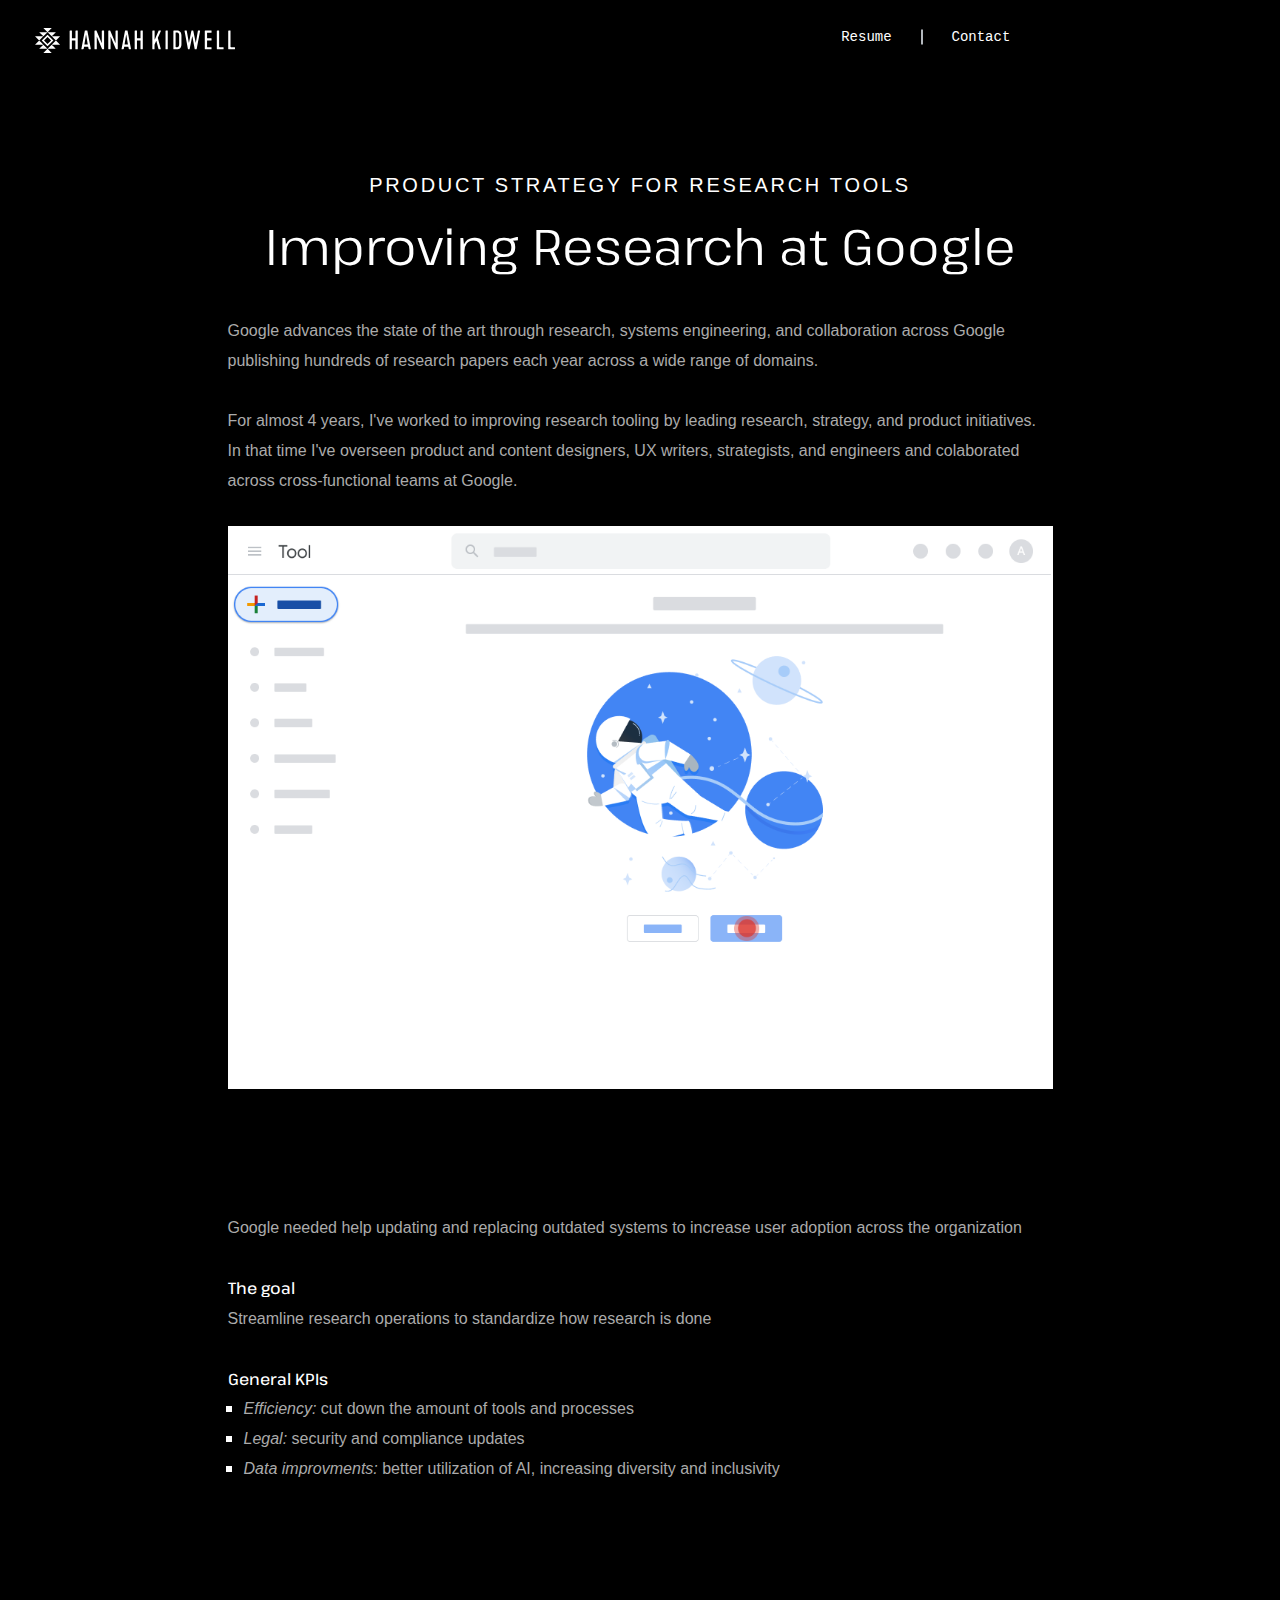
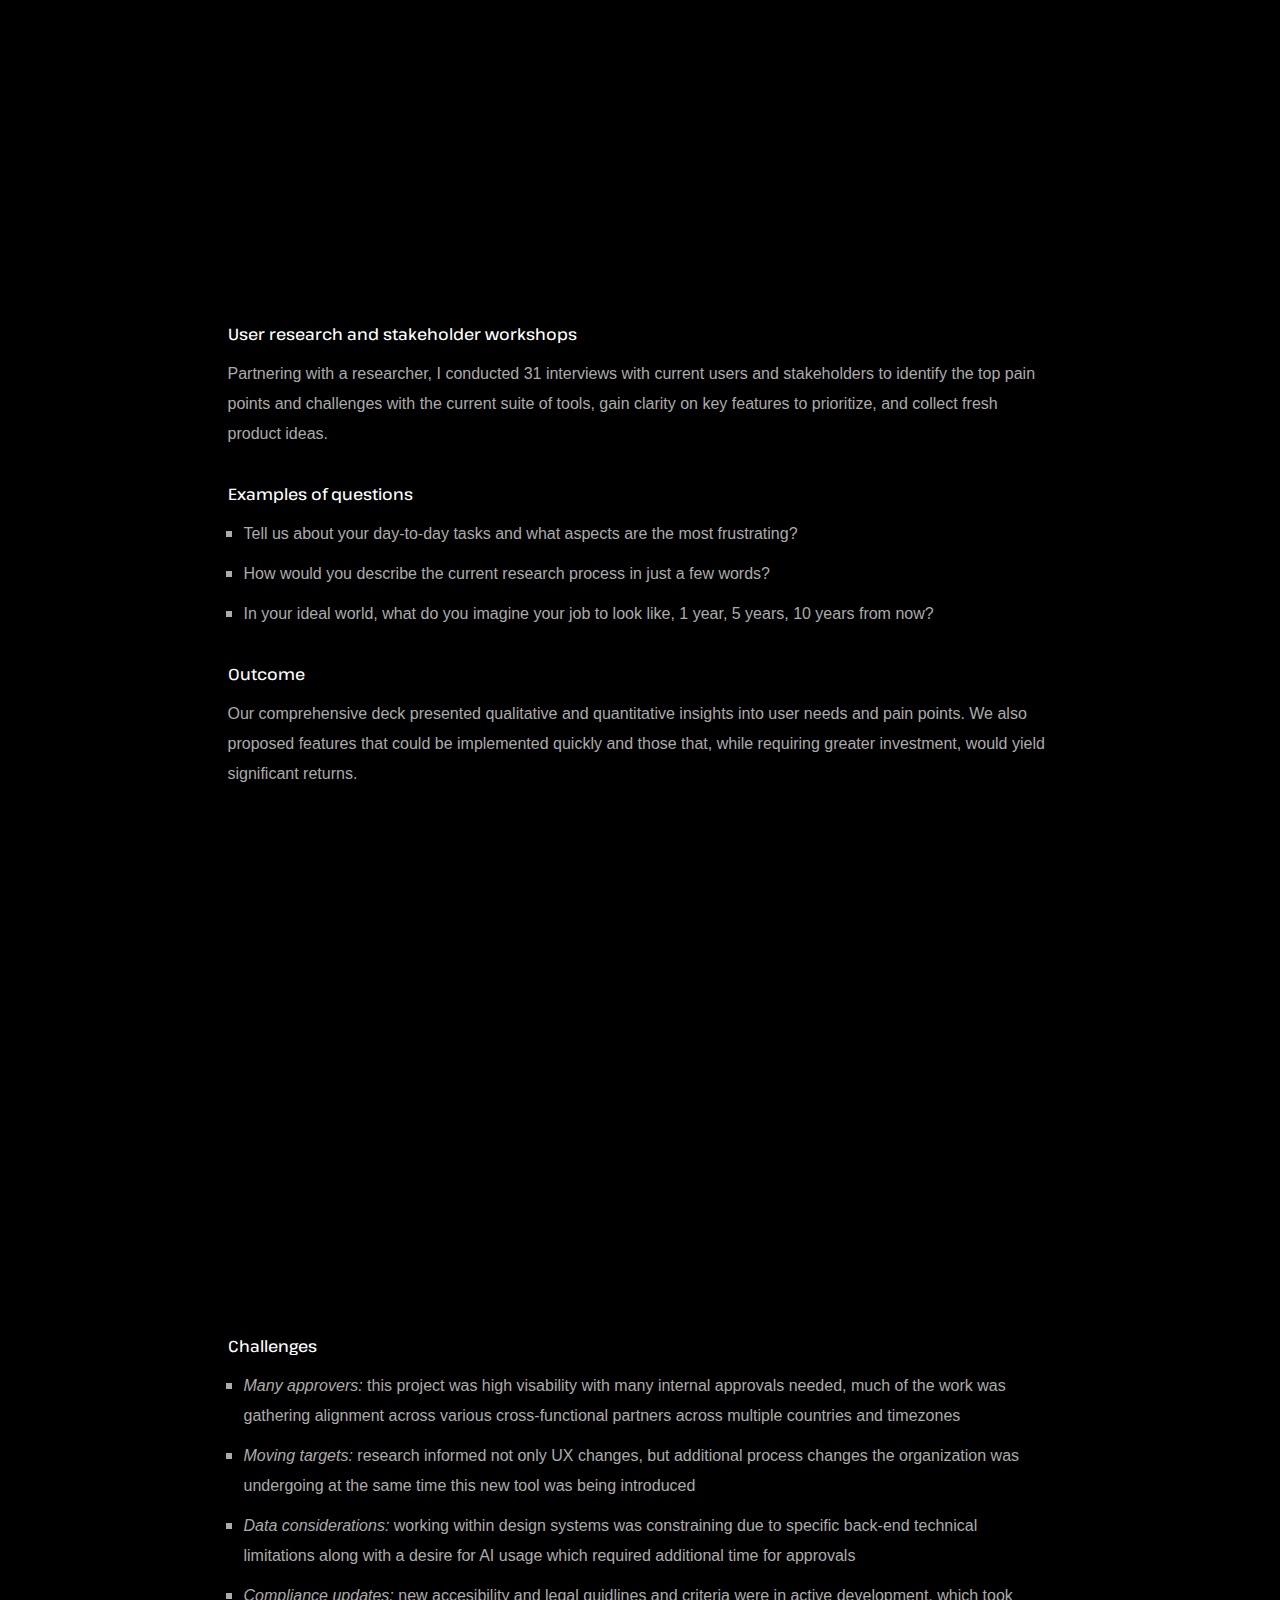
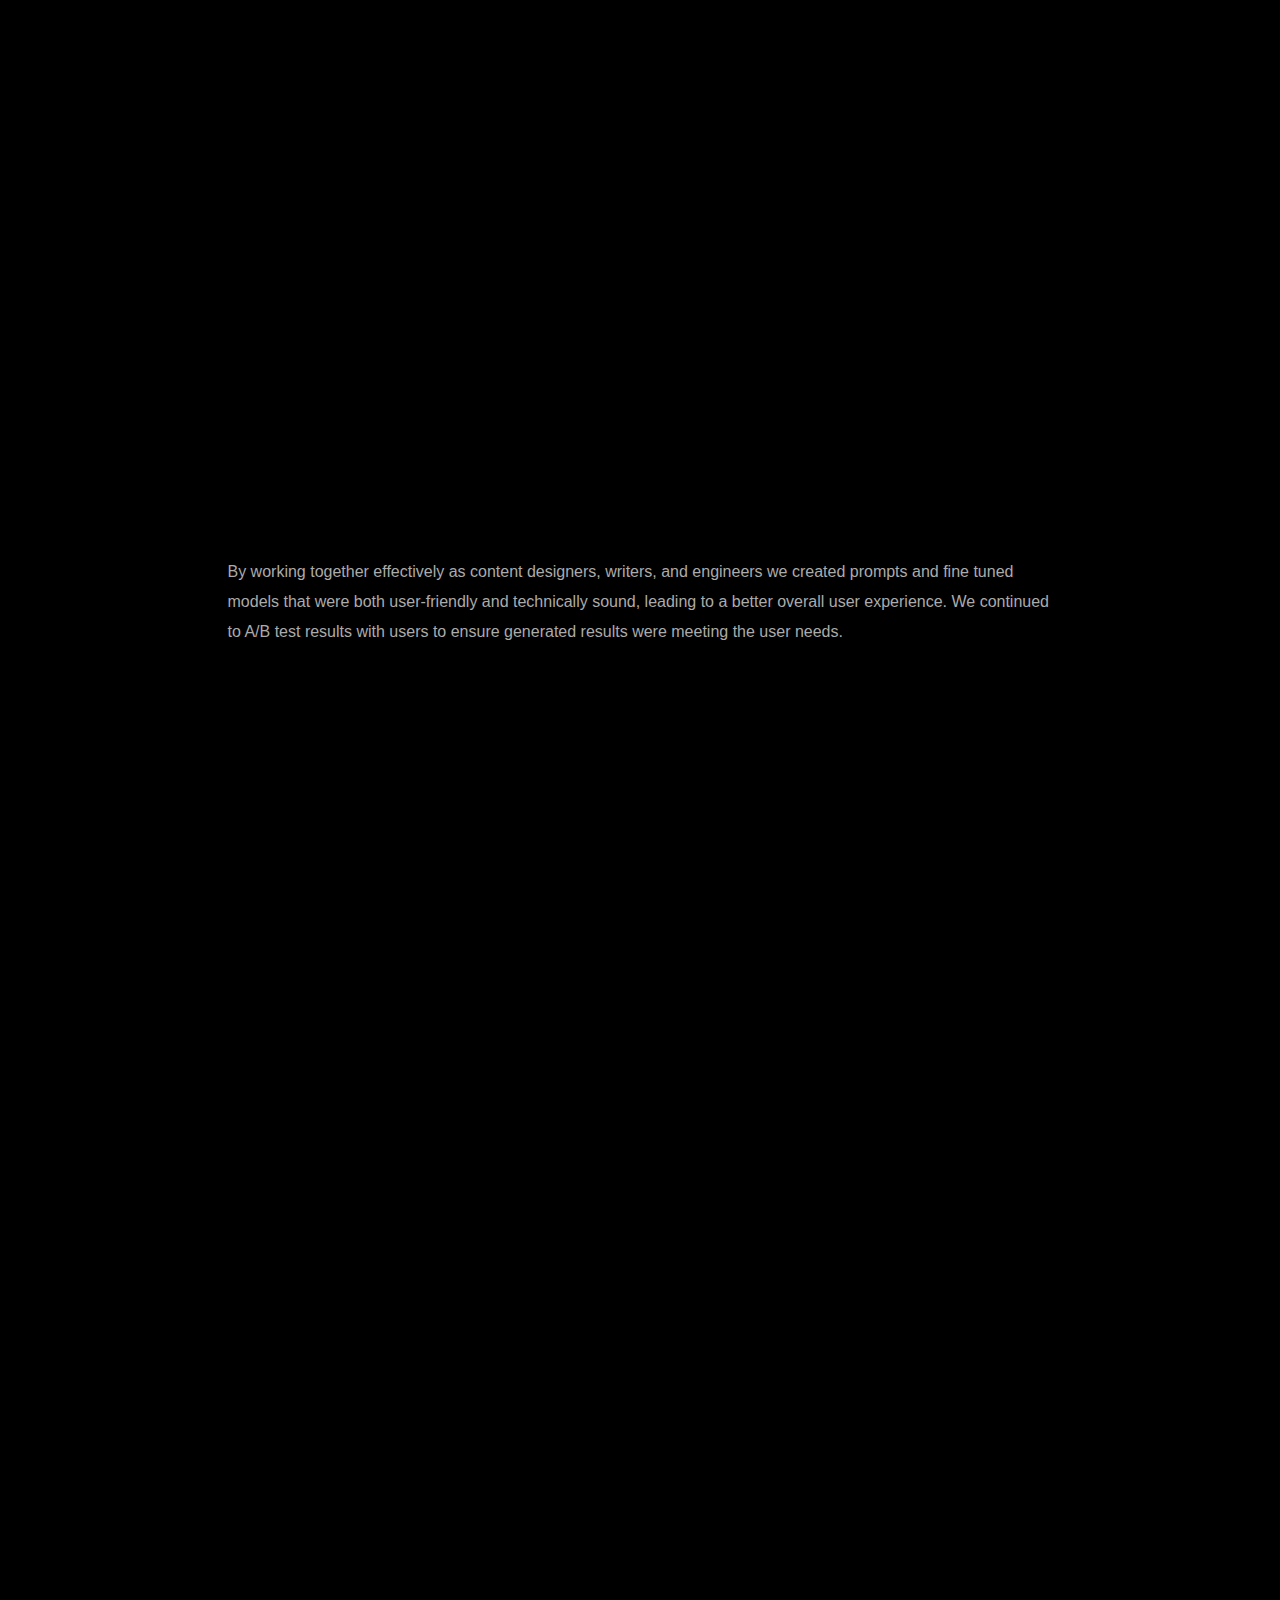
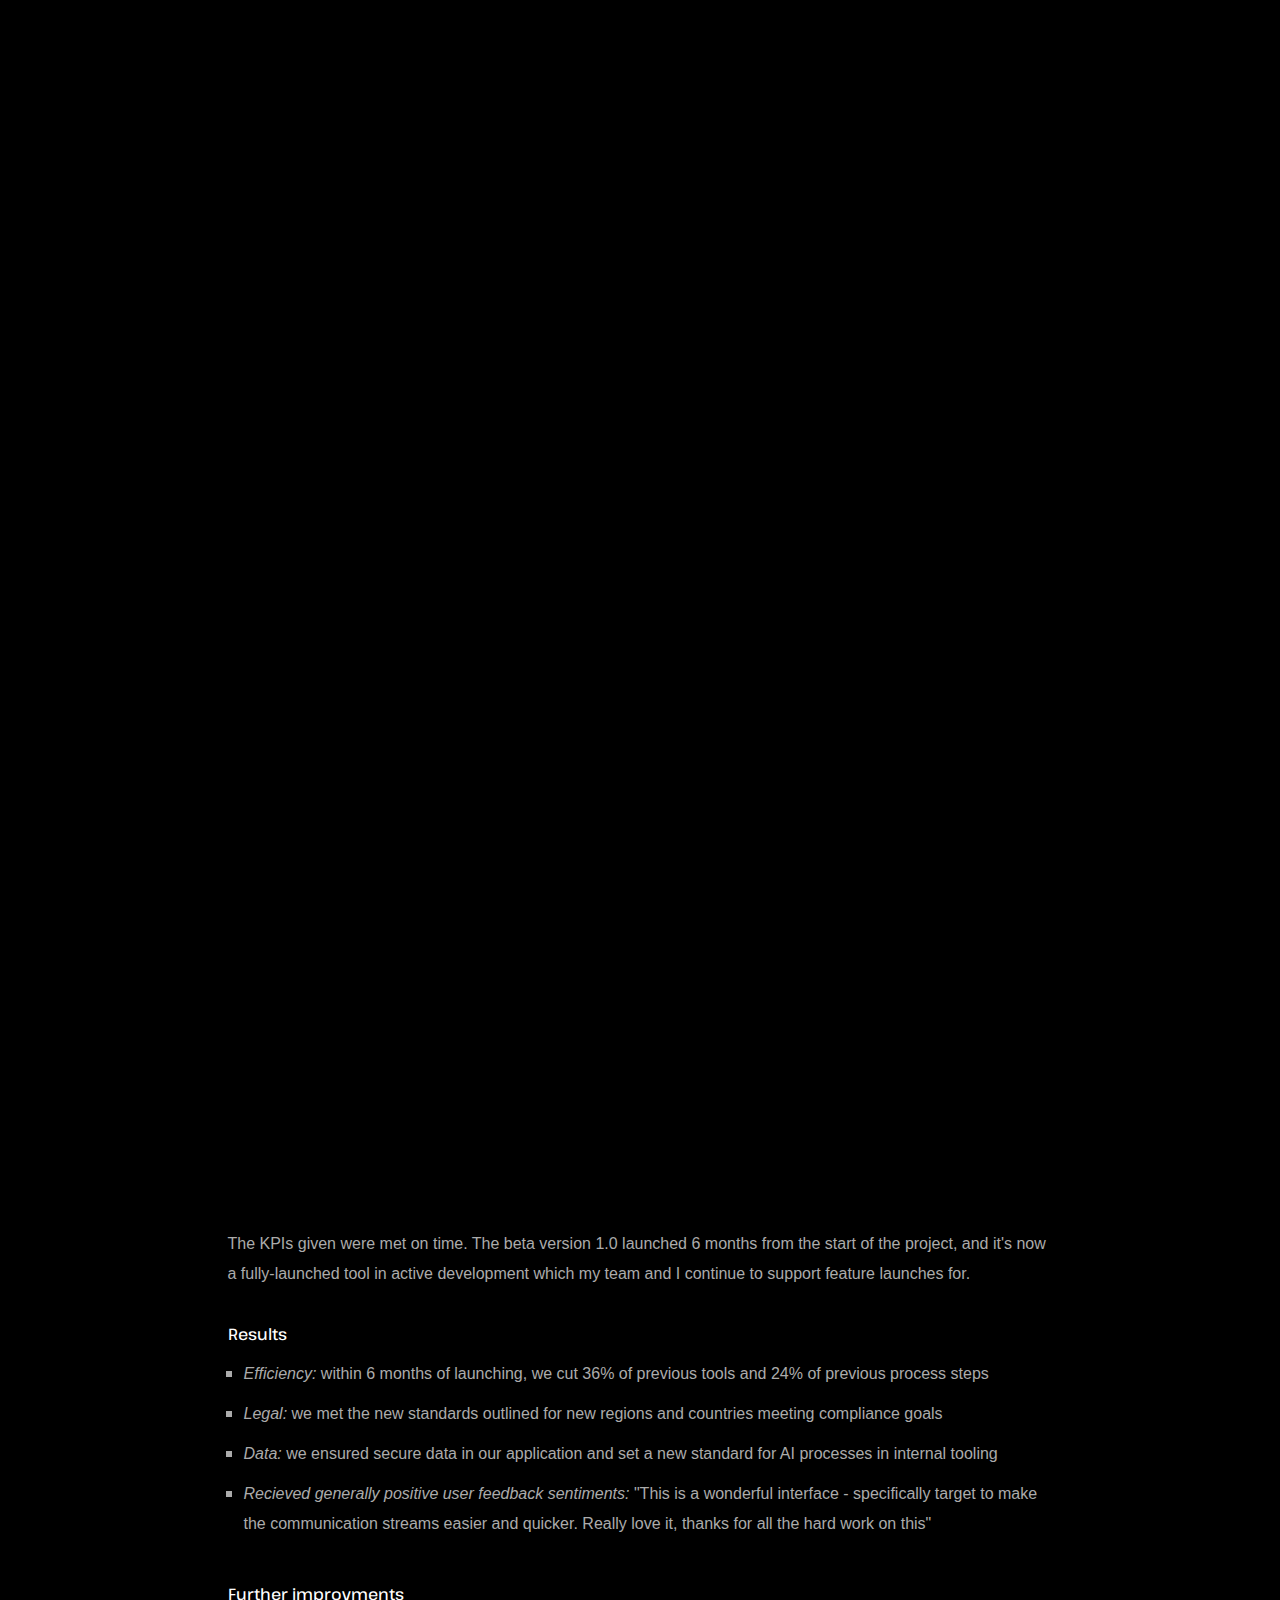
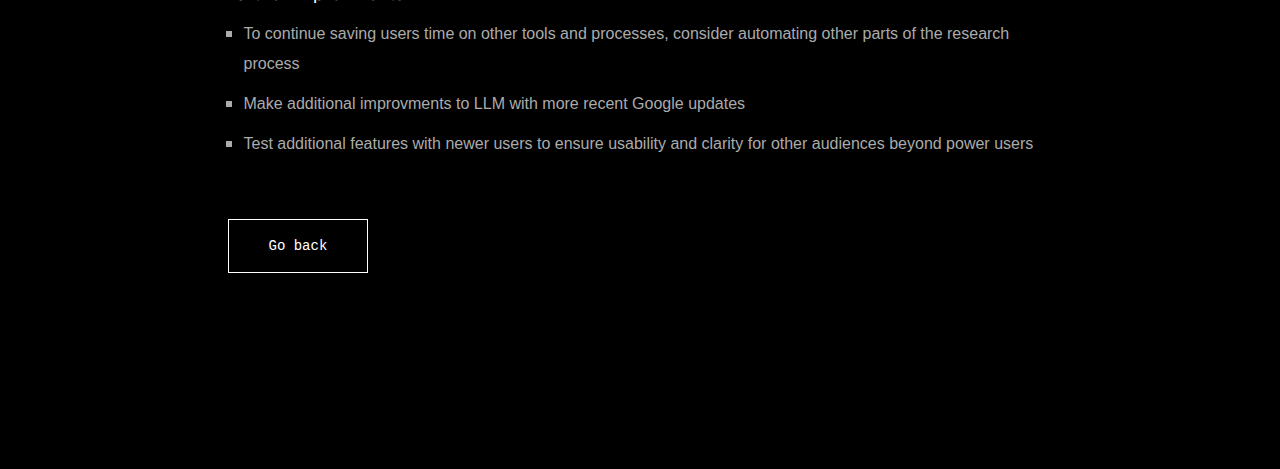
==== commit 1882c08d: "typo" ====
--- a/research.html
+++ b/research.html
@@ -180,7 +180,7 @@
                     <p class="pt-30">
                         <strong>Challenges</strong>
                         <ul>
-                            <li><p class="text-left pt-10"><i>Many approvers:</i> this project was high viability with many internal approvals needed, much of the work was gathering alignment across various cross-functional partners across multiple countries and timezones</p></li>
+                            <li><p class="text-left pt-10"><i>Many approvers:</i> this project was high visability with many internal approvals needed, much of the work was gathering alignment across various cross-functional partners across multiple countries and timezones</p></li>
                             <li><p class="text-left pt-10"><i>Moving targets:</i> research informed not only UX changes, but additional process changes the organization was undergoing at the same time this new tool was being introduced</p></li>
                             <li><p class="text-left pt-10"><i>Data considerations:</i> working within design systems was constraining due to specific back-end technical limitations along with a desire for AI usage which required additional time for approvals</p></li>
                             <li><p class="text-left pt-10"><i>Compliance updates:</i> new accesibility and legal guidlines and criteria were in active development, which took additional time for writing, design, and engineering to ensure we were meeting</p></li>
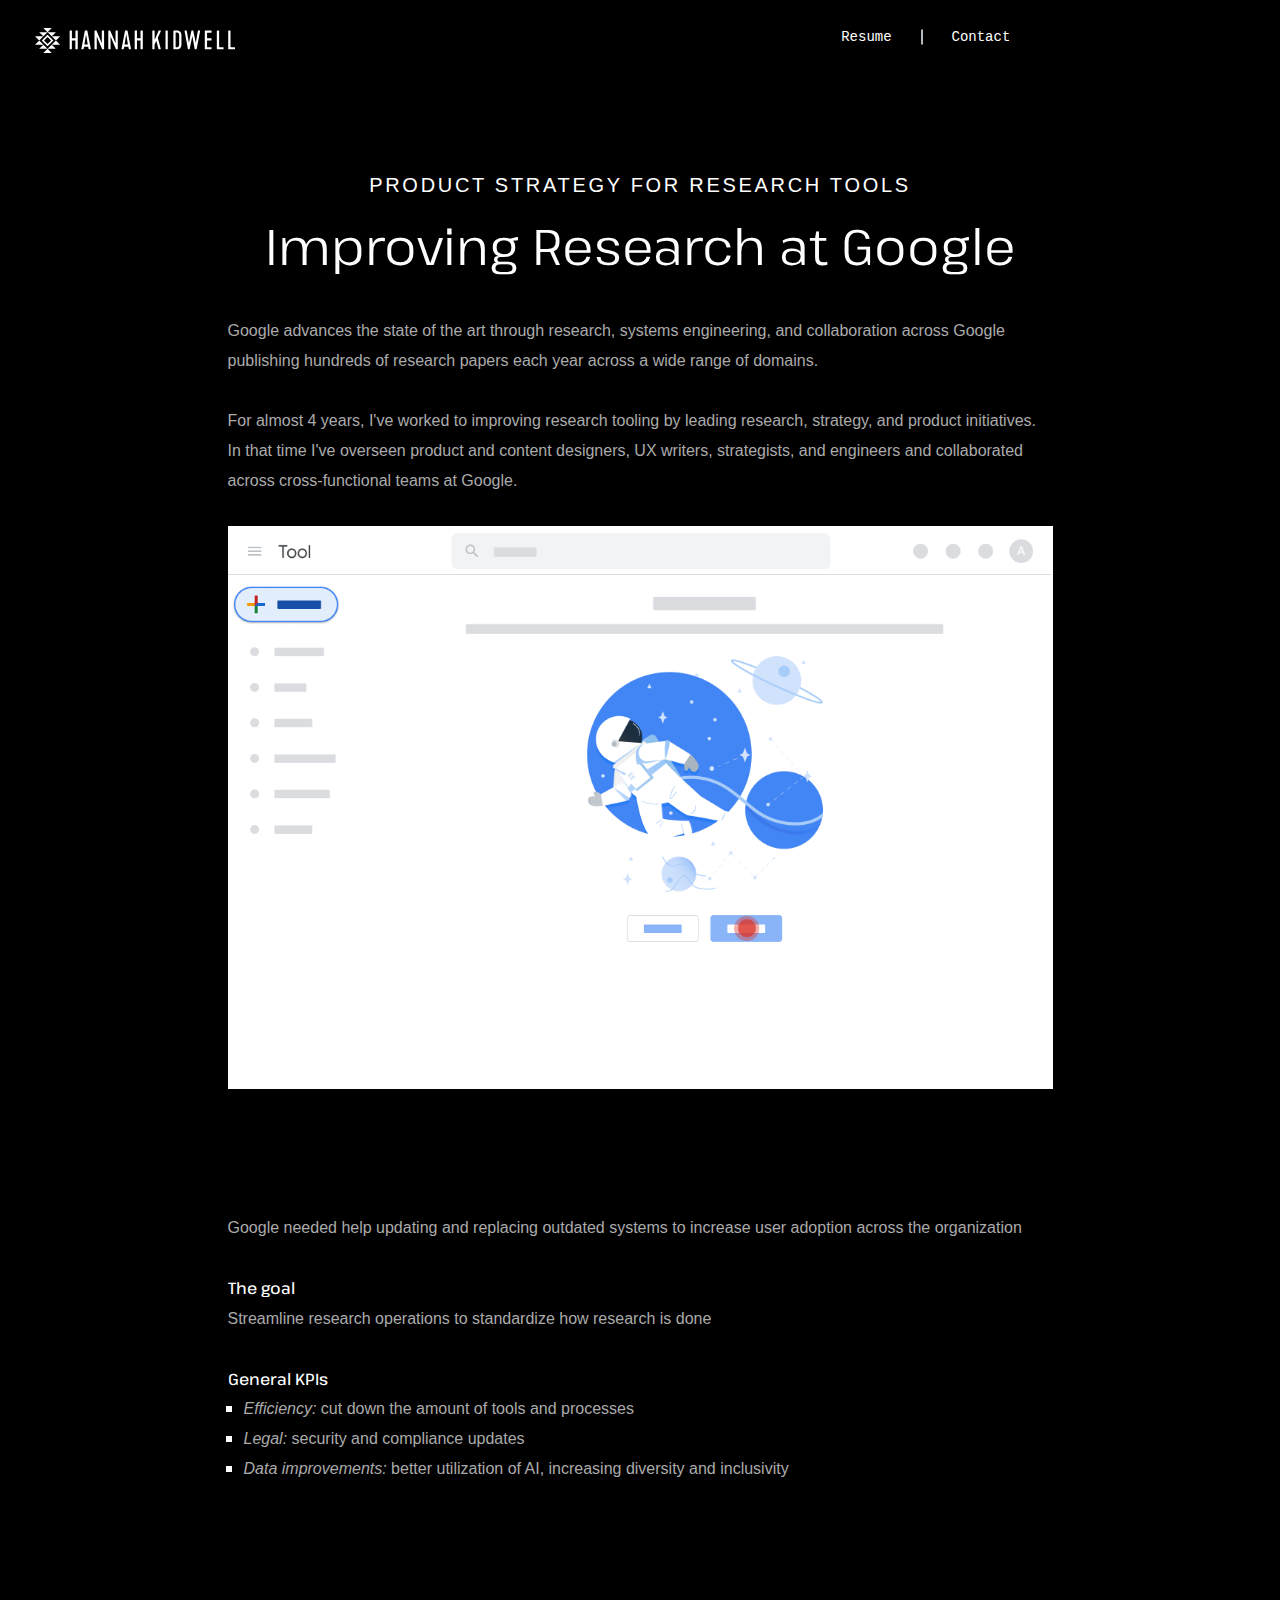
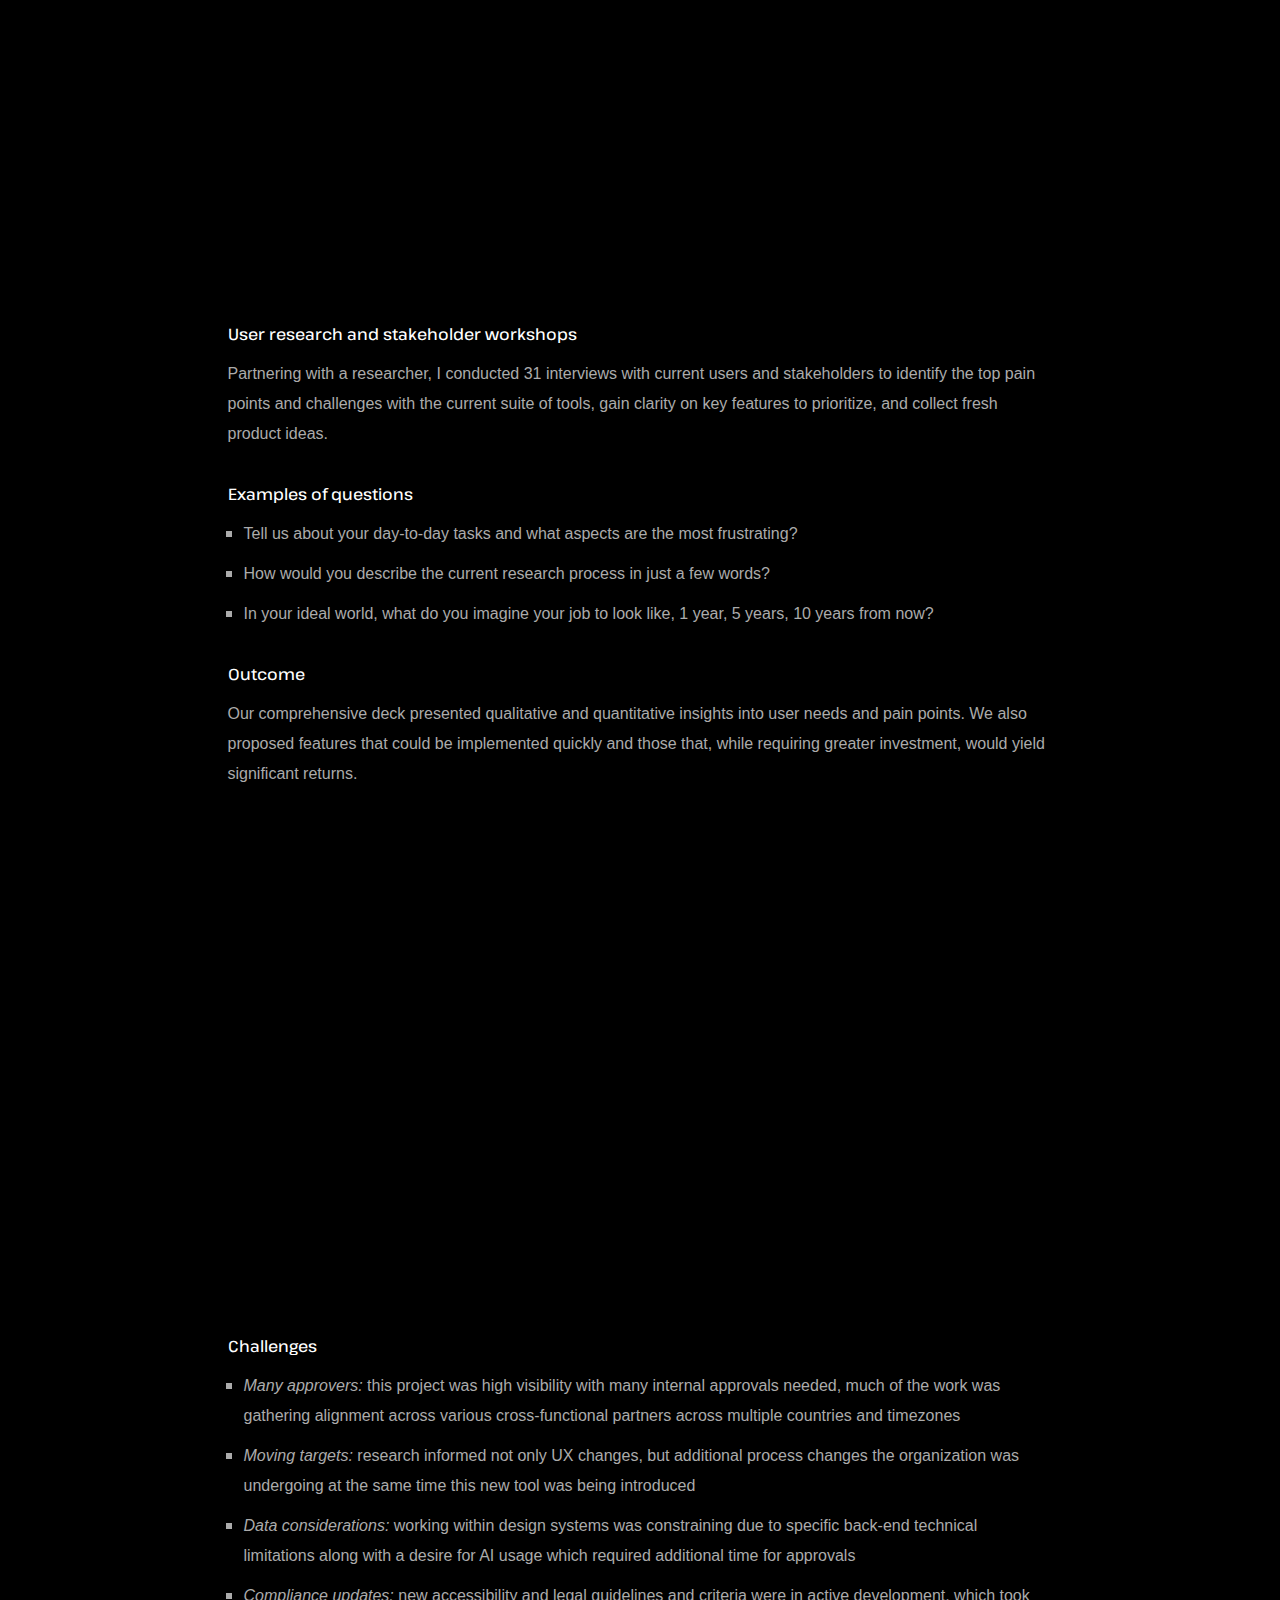
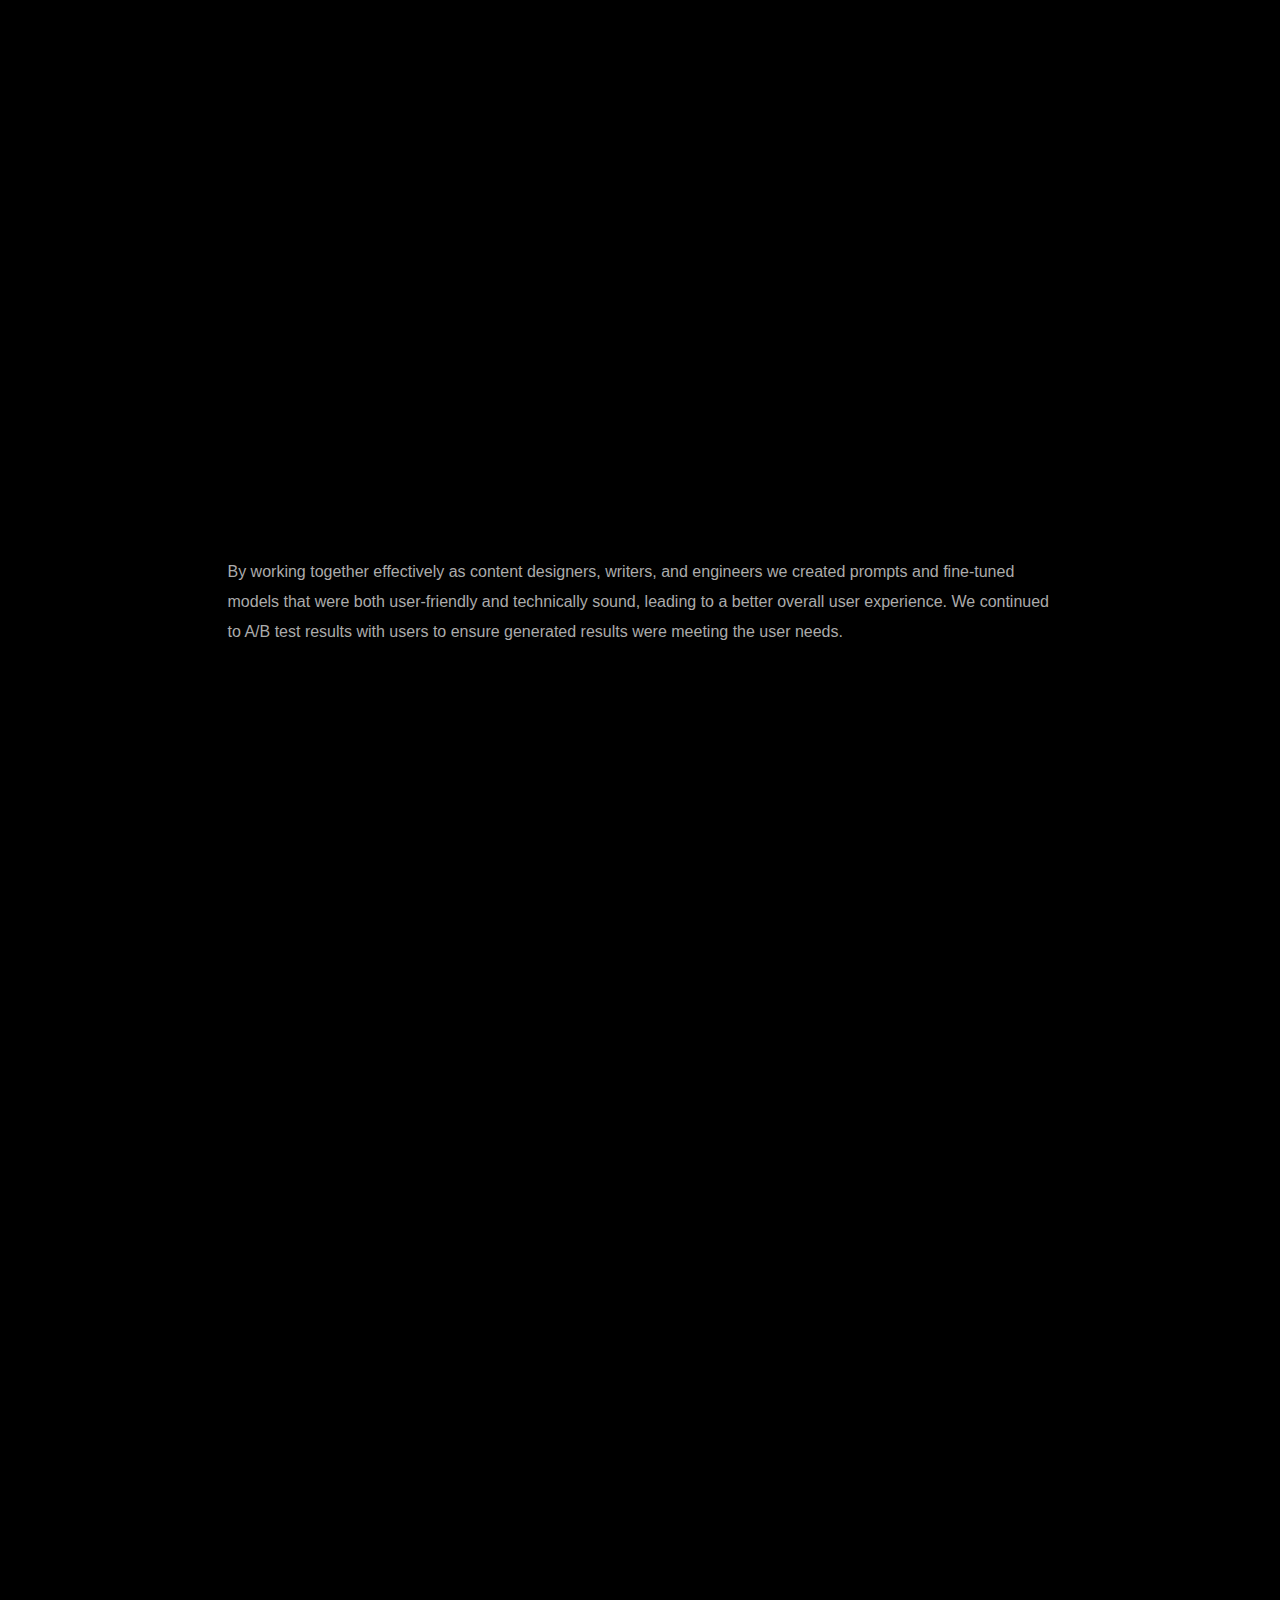
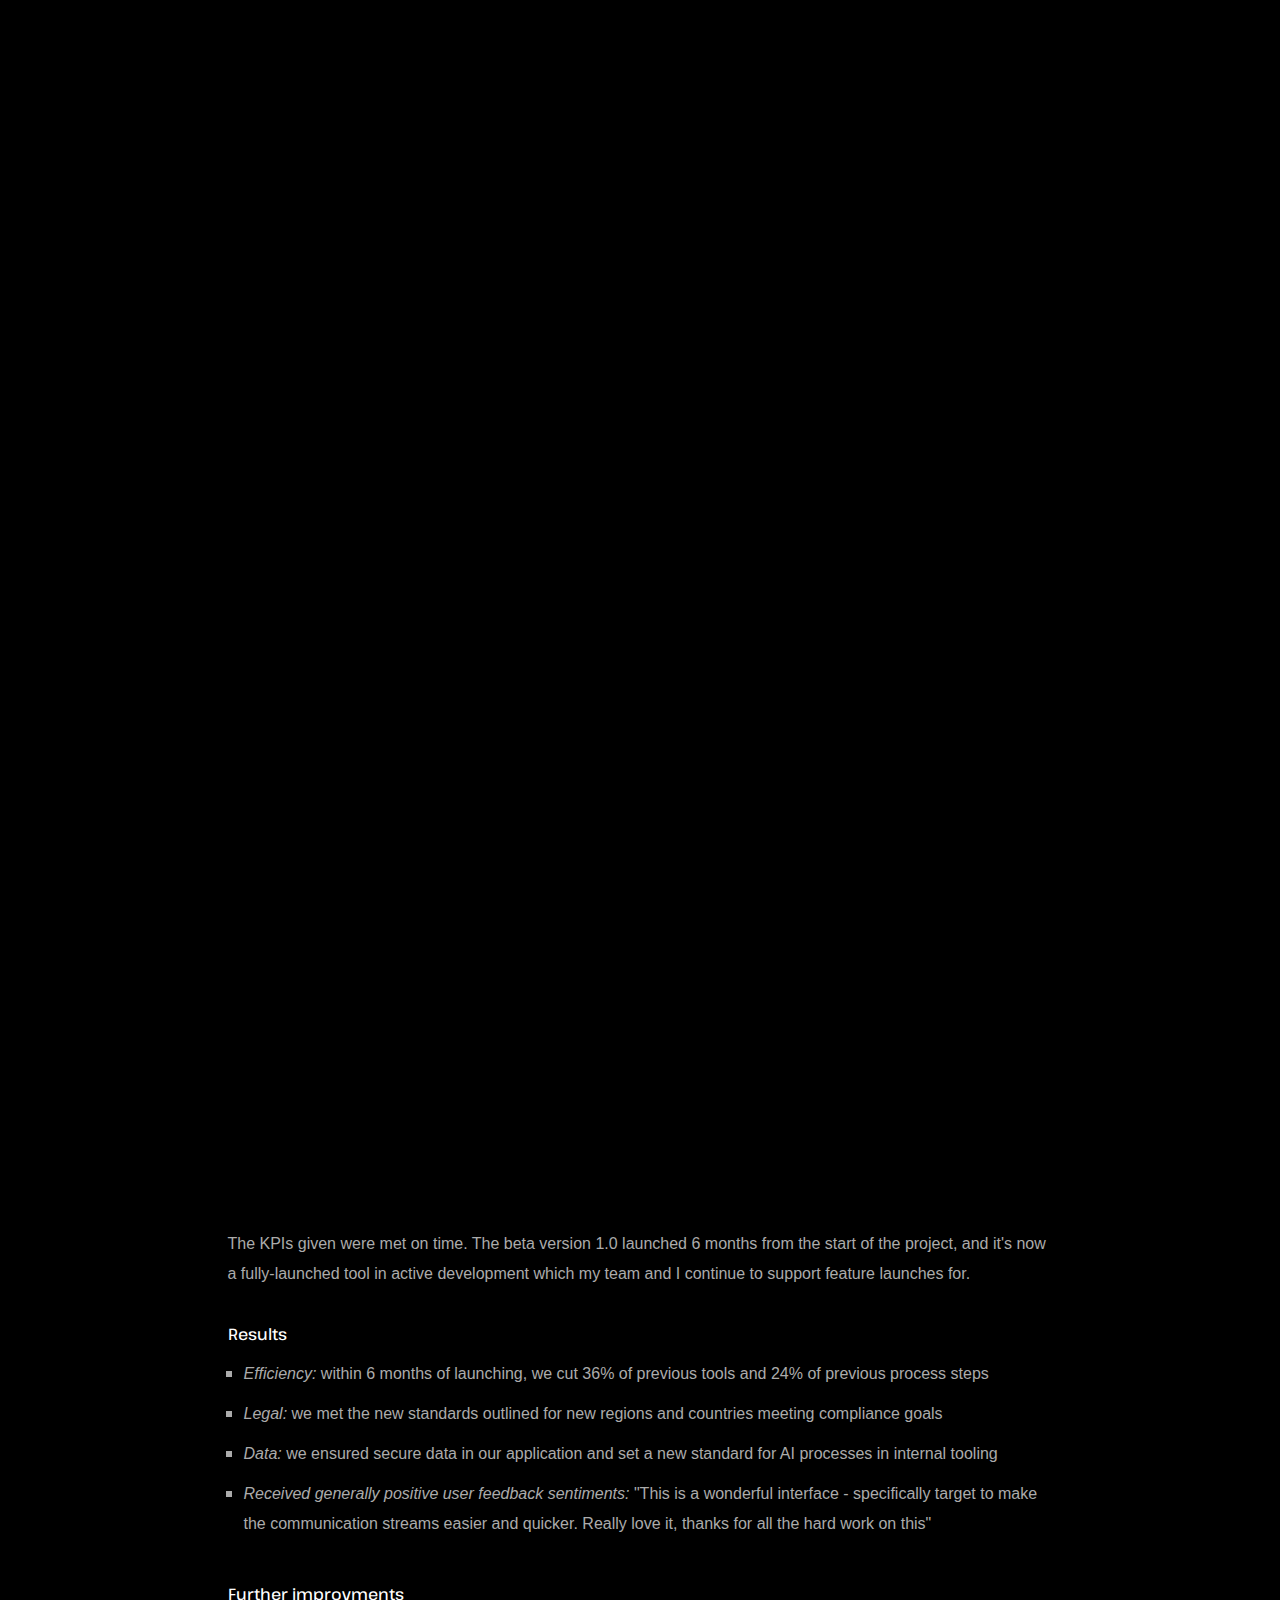
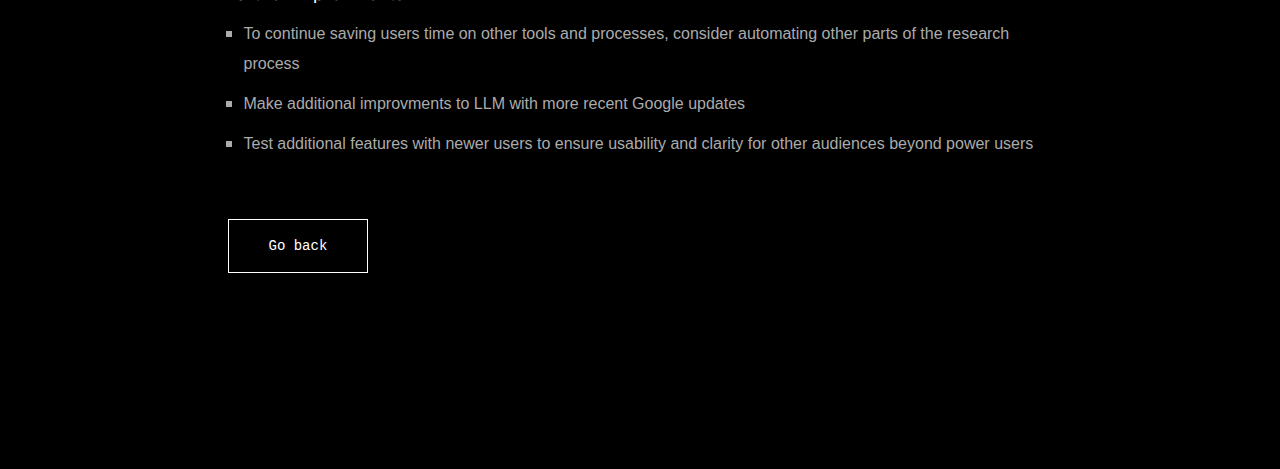
==== commit 0c2009d0: "updates" ====
--- a/research.html
+++ b/research.html
@@ -1,11 +1,11 @@
-<!-- Global site tag (gtag.js) - Google Analytics -->
-<script async src="https://www.googletagmanager.com/gtag/js?id=G-2886Z98YGZ"></script>
+<!-- Google tag (gtag.js) -->
+<script async src="https://www.googletagmanager.com/gtag/js?id=G-6Q9BJF535N"></script>
 <script>
   window.dataLayer = window.dataLayer || [];
   function gtag(){dataLayer.push(arguments);}
   gtag('js', new Date());
 
-  gtag('config', 'G-2886Z98YGZ');
+  gtag('config', 'G-6Q9BJF535N');
 </script>
 
 <!DOCTYPE html>
@@ -120,7 +120,7 @@
                     <p class="text-left pt-30 pb-30">Google advances the state of the art through research, systems engineering, 
                         and collaboration across Google publishing hundreds of research papers each year across a wide range of domains. 
                         <br><br>For almost 4 years, I've worked to improving research tooling by leading research, strategy, and product initiatives. 
-                        In that time I've overseen product and content designers, UX writers, strategists, and engineers and colaborated across cross-functional teams at Google. 
+                        In that time I've overseen product and content designers, UX writers, strategists, and engineers and collaborated across cross-functional teams at Google. 
                     </p>
                     <p>&nbsp;</p>
                     <span class="wow fadeInUp">
@@ -142,7 +142,7 @@
                         <ul>
                             <li><p class="text-left"><i>Efficiency:</i> cut down the amount of tools and processes</p></li>
                             <li><p class="text-left"><i>Legal:</i> security and compliance updates</p></li>
-                            <li><p class="text-left"><i>Data improvments:</i> better utilization of AI, increasing diversity and inclusivity</p></li>
+                            <li><p class="text-left"><i>Data improvements:</i> better utilization of AI, increasing diversity and inclusivity</p></li>
                            
                         </ul>
                     </p>
@@ -180,10 +180,10 @@
                     <p class="pt-30">
                         <strong>Challenges</strong>
                         <ul>
-                            <li><p class="text-left pt-10"><i>Many approvers:</i> this project was high visability with many internal approvals needed, much of the work was gathering alignment across various cross-functional partners across multiple countries and timezones</p></li>
+                            <li><p class="text-left pt-10"><i>Many approvers:</i> this project was high visibility with many internal approvals needed, much of the work was gathering alignment across various cross-functional partners across multiple countries and timezones</p></li>
                             <li><p class="text-left pt-10"><i>Moving targets:</i> research informed not only UX changes, but additional process changes the organization was undergoing at the same time this new tool was being introduced</p></li>
                             <li><p class="text-left pt-10"><i>Data considerations:</i> working within design systems was constraining due to specific back-end technical limitations along with a desire for AI usage which required additional time for approvals</p></li>
-                            <li><p class="text-left pt-10"><i>Compliance updates:</i> new accesibility and legal guidlines and criteria were in active development, which took additional time for writing, design, and engineering to ensure we were meeting</p></li>
+                            <li><p class="text-left pt-10"><i>Compliance updates:</i> new accessibility and legal guidelines and criteria were in active development, which took additional time for writing, design, and engineering to ensure we were meeting</p></li>
 
                         </ul>
                     </p>
@@ -200,7 +200,7 @@
                     </span>
                     <p>&nbsp;</p>
                     <span class="wow fadeInUp">
-                        <p class="pb-10">Maping the user needs and journey</p>
+                        <p class="pb-10">Mapping the user needs and journey</p>
                         <img style="max-width: 1000px; width: 100%;" alt="RC persona" src="img/projects/research/persona.png">
                     </span>
                     <span class="wow fadeInUp">
@@ -208,7 +208,7 @@
                         <img style="max-width: 1000px; width: 100%;" alt="UX wireframing" src="img/projects/research/wireframing.png">
                     </span>
                     <span class="wow fadeInUp text-center pt-30" data-wow-duration="1s" data-wow-delay=".2s">AI improvements</span>
-                    <p class="pt-10 pb-38">By working together effectively as content designers, writers, and engineers we created prompts and fine tuned models that were both user-friendly 
+                    <p class="pt-10 pb-38">By working together effectively as content designers, writers, and engineers we created prompts and fine-tuned models that were both user-friendly 
                         and technically sound, leading to a better overall user experience. We continued to A/B test results with users to ensure generated results were meeting the user needs.
                     </p>
                     <span class="wow fadeInUp">
@@ -216,7 +216,7 @@
                          <img style="max-width: 1000px; width: 100%;" alt="Prompt explorations" src="img/projects/research/prompt.png">
                     </span>
                     <span class="wow fadeInUp">
-                        <p class="pt-10">Creating a content library to ensure consistiency</p>
+                        <p class="pt-10">Creating a content library to ensure consistency</p>
                          <img style="max-width: 1000px; width: 100%;" alt="Guide" src="img/projects/research/library.png">
                     </span>
                     <span class="wow fadeInUp">
@@ -232,7 +232,7 @@
                             <li><p class="text-left pt-10"><i>Efficiency:</i> within 6 months of launching, we cut 36% of previous tools and 24% of previous process steps</p></li>
                             <li><p class="text-left pt-10"><i>Legal:</i> we met the new standards outlined for new regions and countries meeting compliance goals</p></li>
                             <li><p class="text-left pt-10"><i>Data:</i> we ensured secure data in our application and set a new standard for AI processes in internal tooling</p></li>
-                            <li><p class="text-left pt-10"><i>Recieved generally positive user feedback sentiments:</i> "This is a wonderful interface - specifically target to make the communication streams easier and
+                            <li><p class="text-left pt-10"><i>Received generally positive user feedback sentiments:</i> "This is a wonderful interface - specifically target to make the communication streams easier and
                                 quicker. Really love it, thanks for all the hard work on this"</p></li>
                         </ul>
                     </p>
--- a/css/style.css
+++ b/css/style.css
@@ -1686,12 +1686,22 @@
         -moz-transform: scale(1);
         -ms-transform: scale(1);
         transform: scale(1);
-        -webkit-transition: 0.3s;
-        -moz-transition: 0.3s;
-        -o-transition: 0.3s;
-        transition: 0.3s; }
-      .gallery_area .single_gallery a:hover img {
-        transform: scale(1.2); }
+        -webkit-transition: 0.5s;
+        -moz-transition: 0.5s;
+        -o-transition: 0.5s;
+        transition: 0.5s; }
+        .gallery_area .single_gallery a video {
+          -webkit-transform: scale(1);
+        -moz-transform: scale(1);
+        -ms-transform: scale(1);
+        transform: scale(1);
+        -webkit-transition: 0.5s;
+        -moz-transition: 0.5s;
+        -o-transition: 0.5s;
+        transition: 0.5s; 
+        }  
+      .gallery_area .single_gallery a:hover img, .gallery_area .single_gallery a:hover video {
+        transform: scale(1.25); }
   .gallery_area .grid-item {
     margin-bottom: 40px; }
     @media (max-width: 767px) {
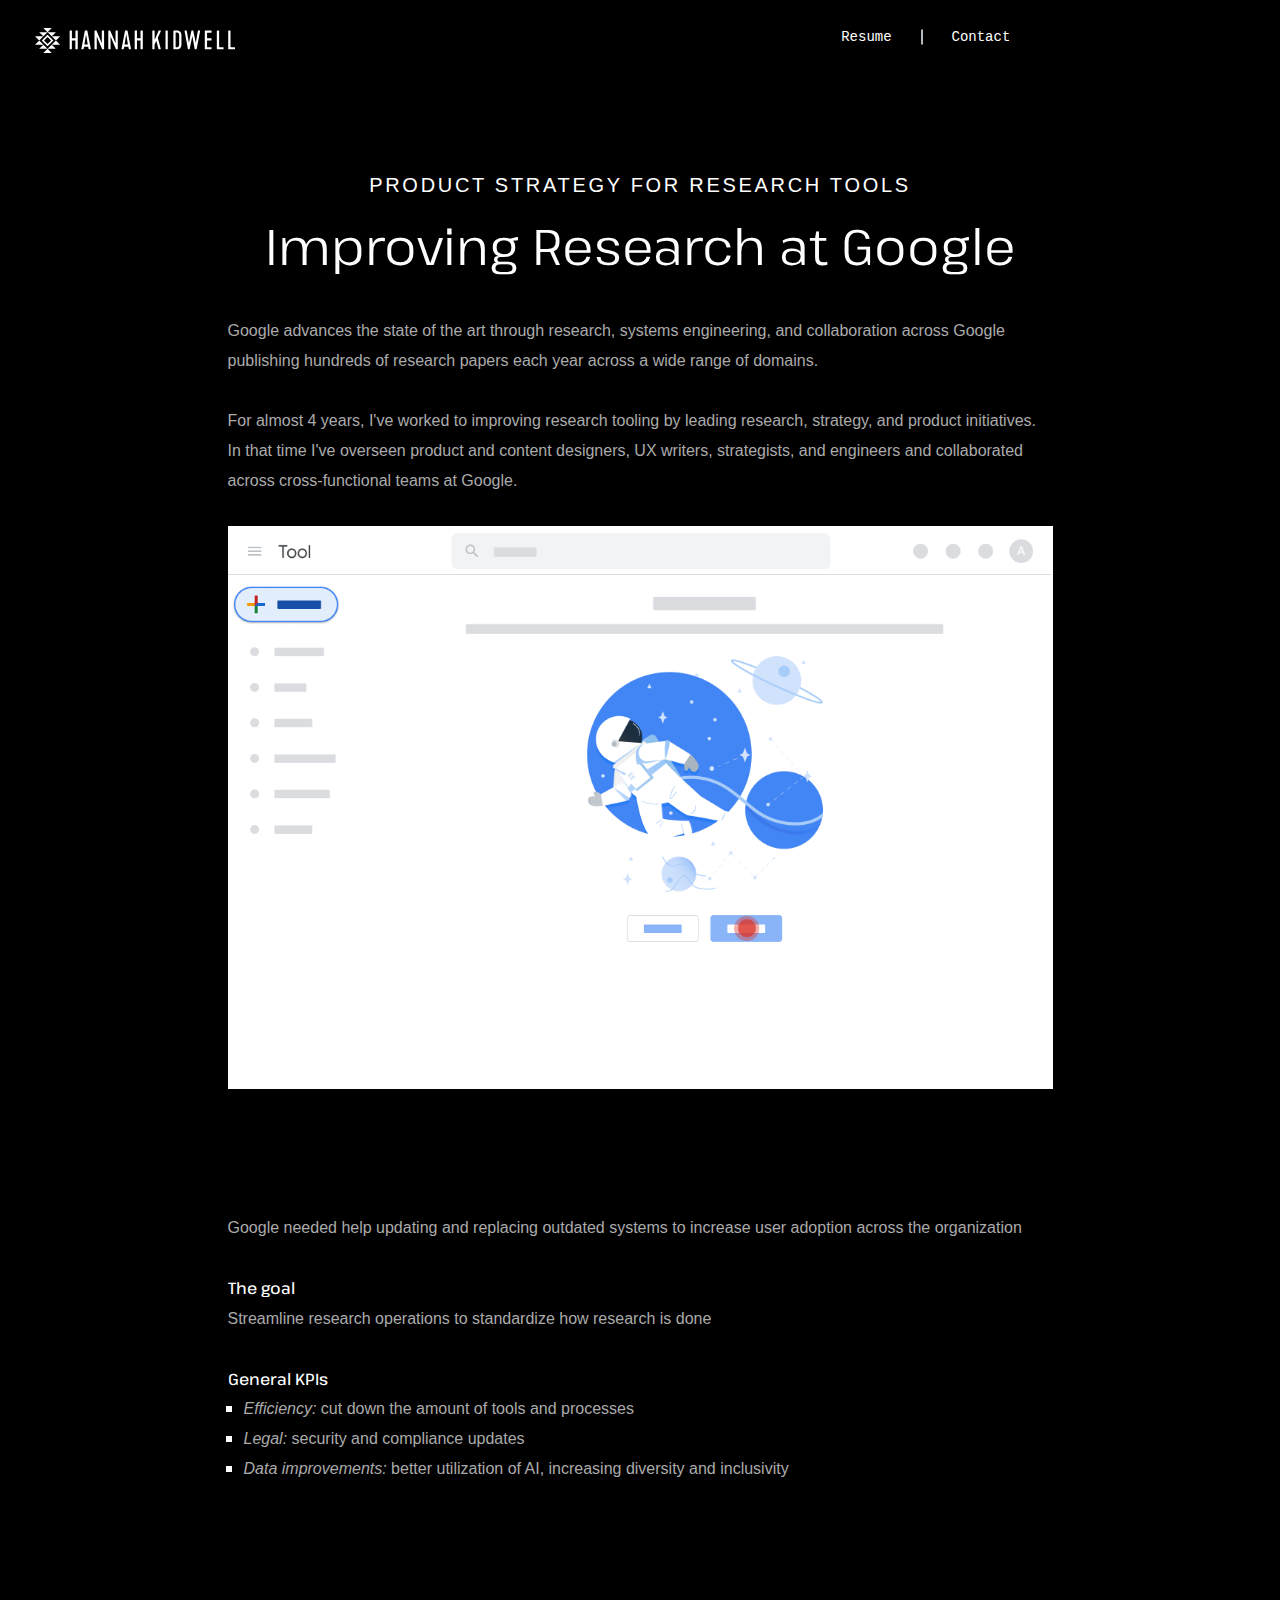
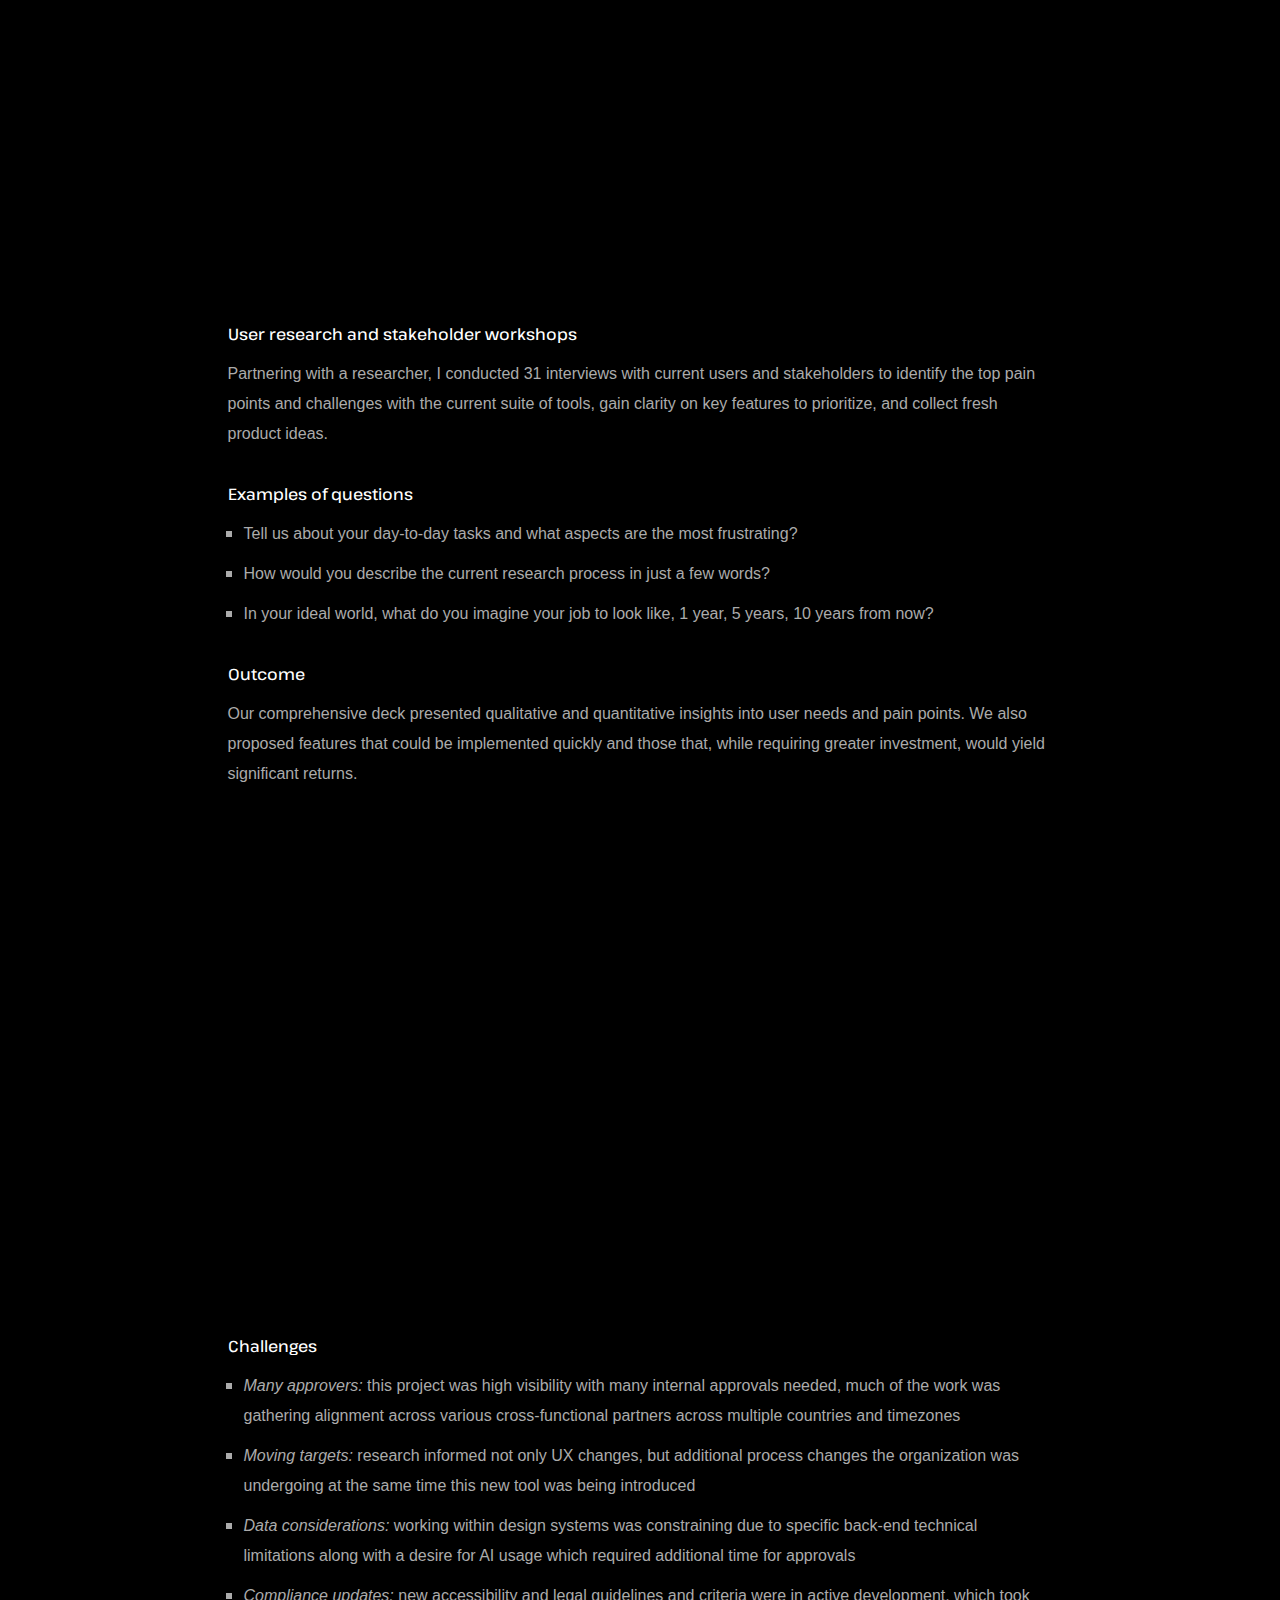
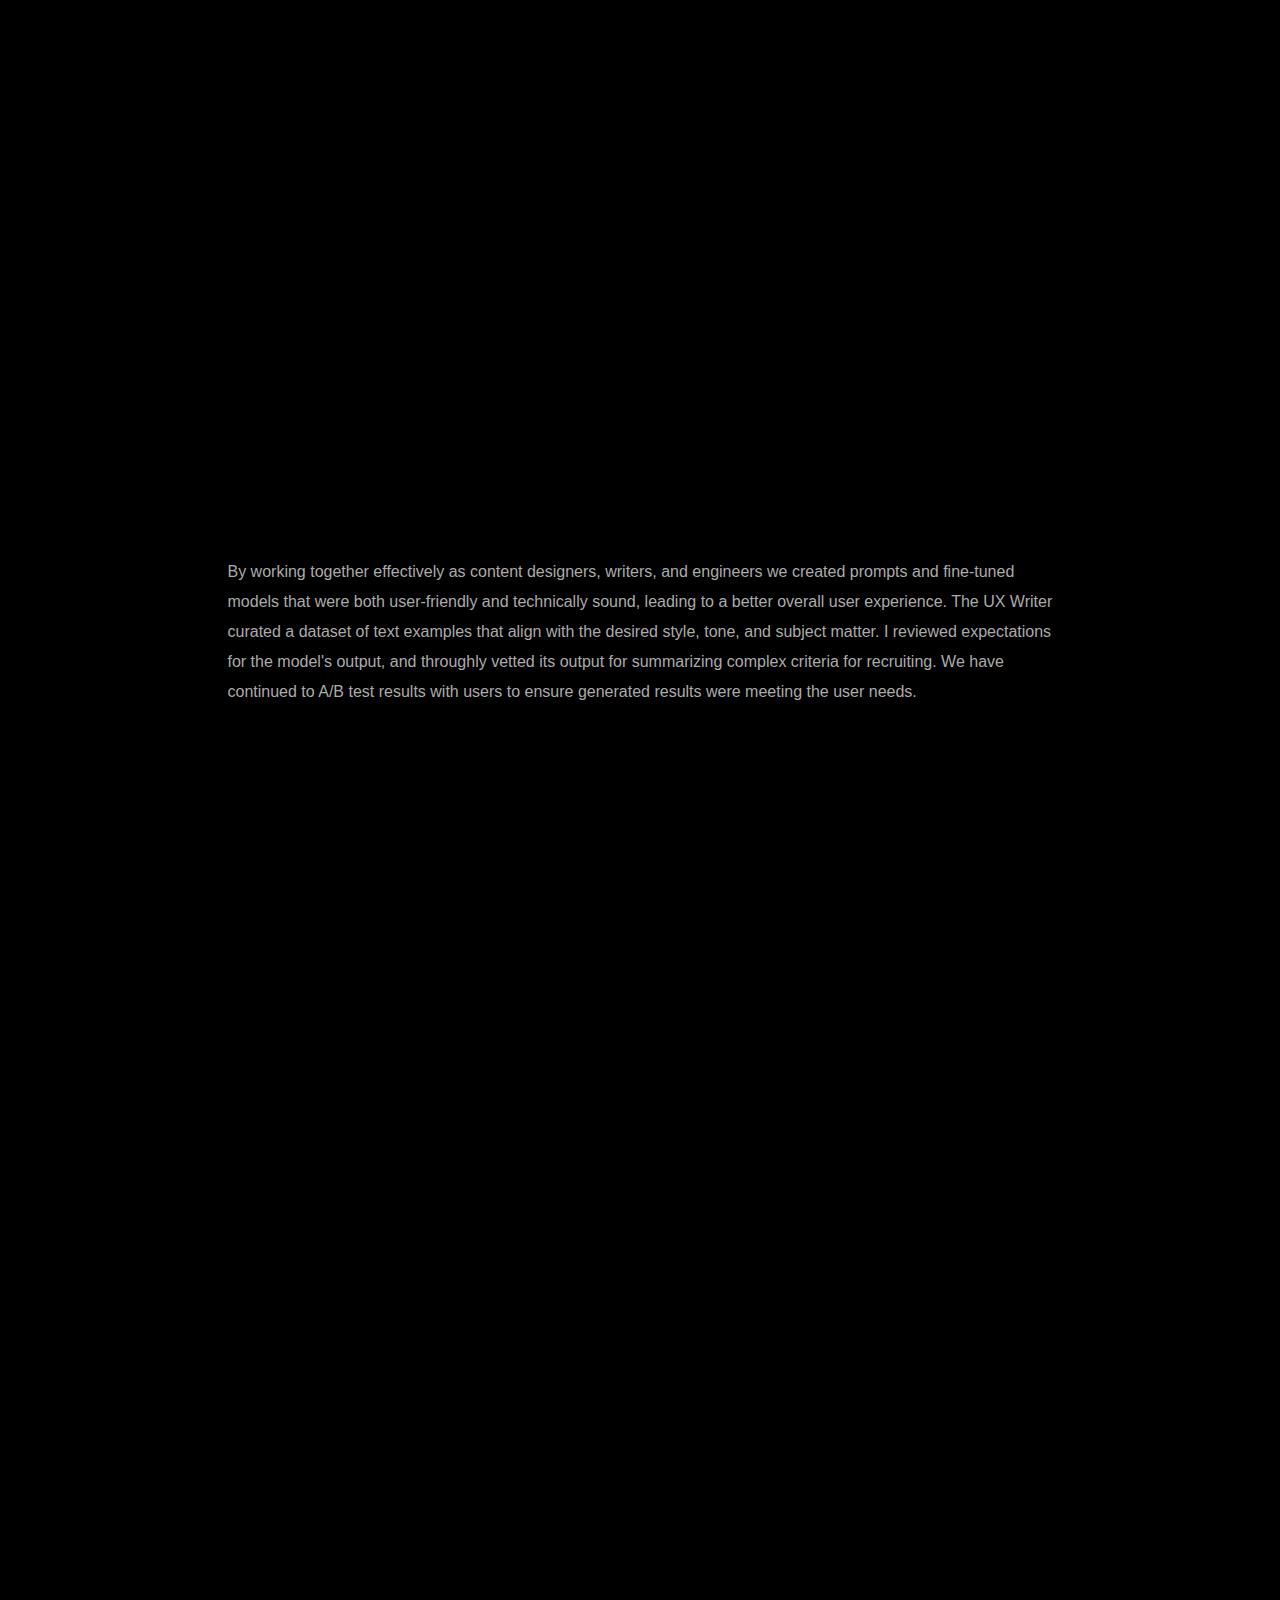
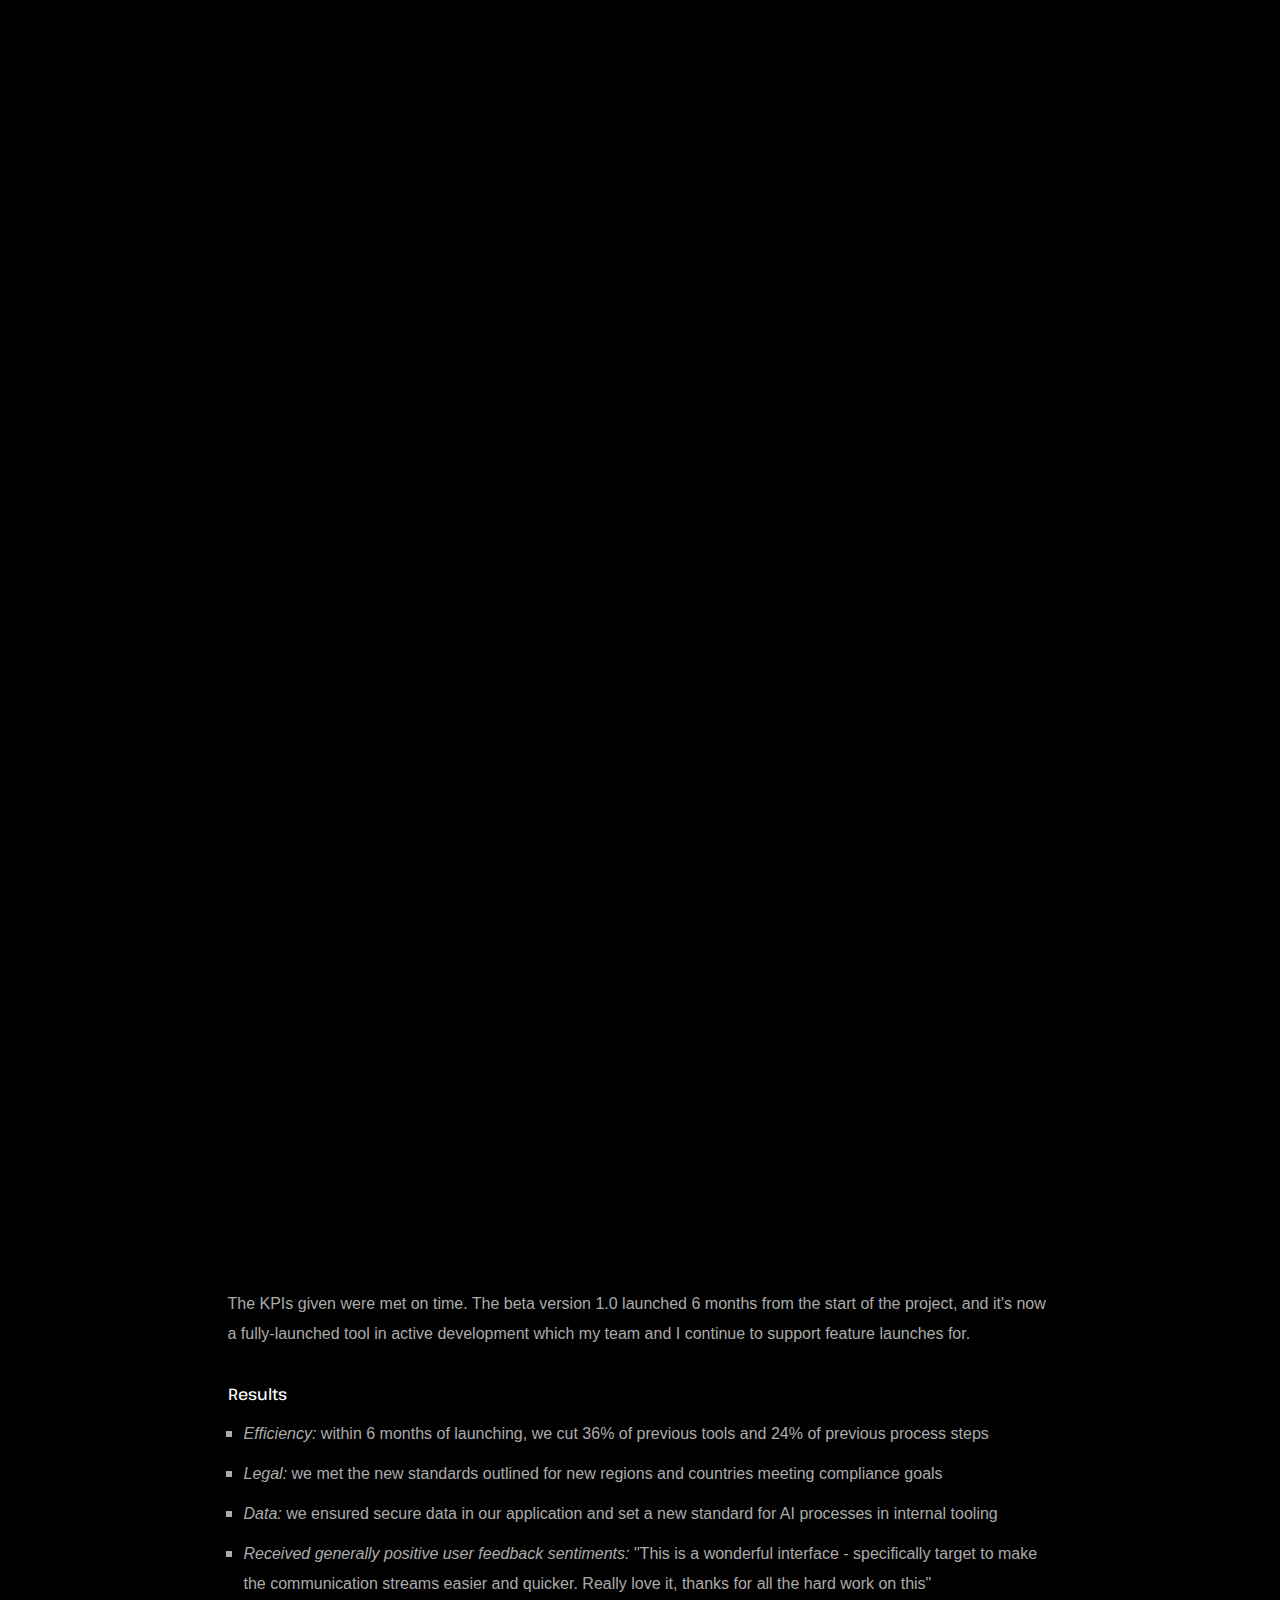
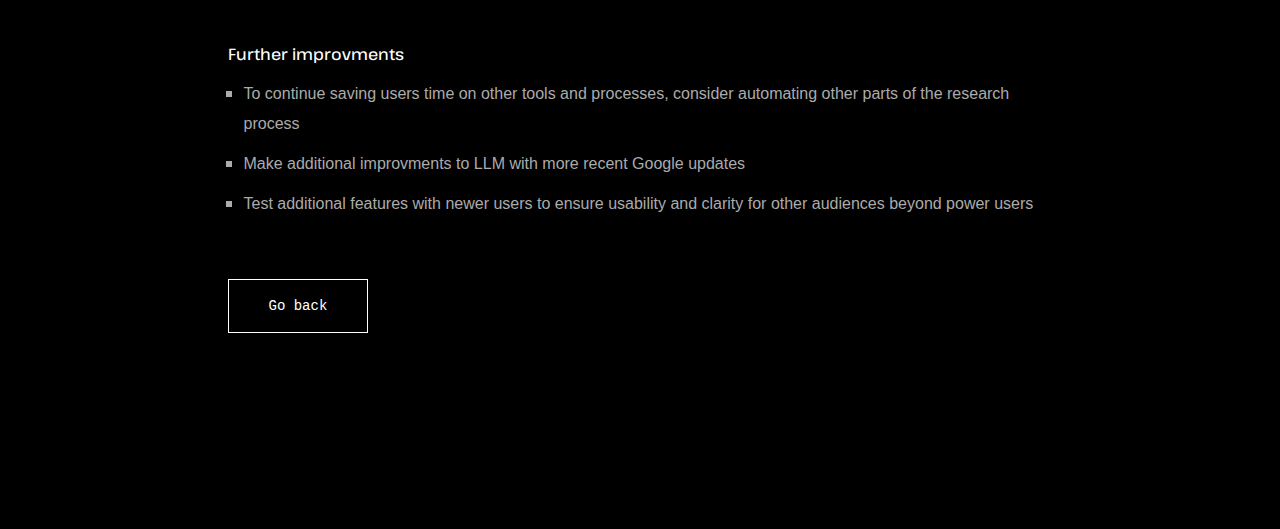
==== commit b945e90b: "copy" ====
--- a/research.html
+++ b/research.html
@@ -209,7 +209,9 @@
                     </span>
                     <span class="wow fadeInUp text-center pt-30" data-wow-duration="1s" data-wow-delay=".2s">AI improvements</span>
                     <p class="pt-10 pb-38">By working together effectively as content designers, writers, and engineers we created prompts and fine-tuned models that were both user-friendly 
-                        and technically sound, leading to a better overall user experience. We continued to A/B test results with users to ensure generated results were meeting the user needs.
+                        and technically sound, leading to a better overall user experience. The UX Writer curated  a dataset of text examples that align with the desired style, tone, and subject matter. 
+                        I reviewed expectations for the model's output, and throughly vetted its output for summarizing complex criteria for recruiting.
+                        We have continued to A/B test results with users to ensure generated results were meeting the user needs.
                     </p>
                     <span class="wow fadeInUp">
                         <p class="pt-10 pb-10">Engineering and UX writing </p>
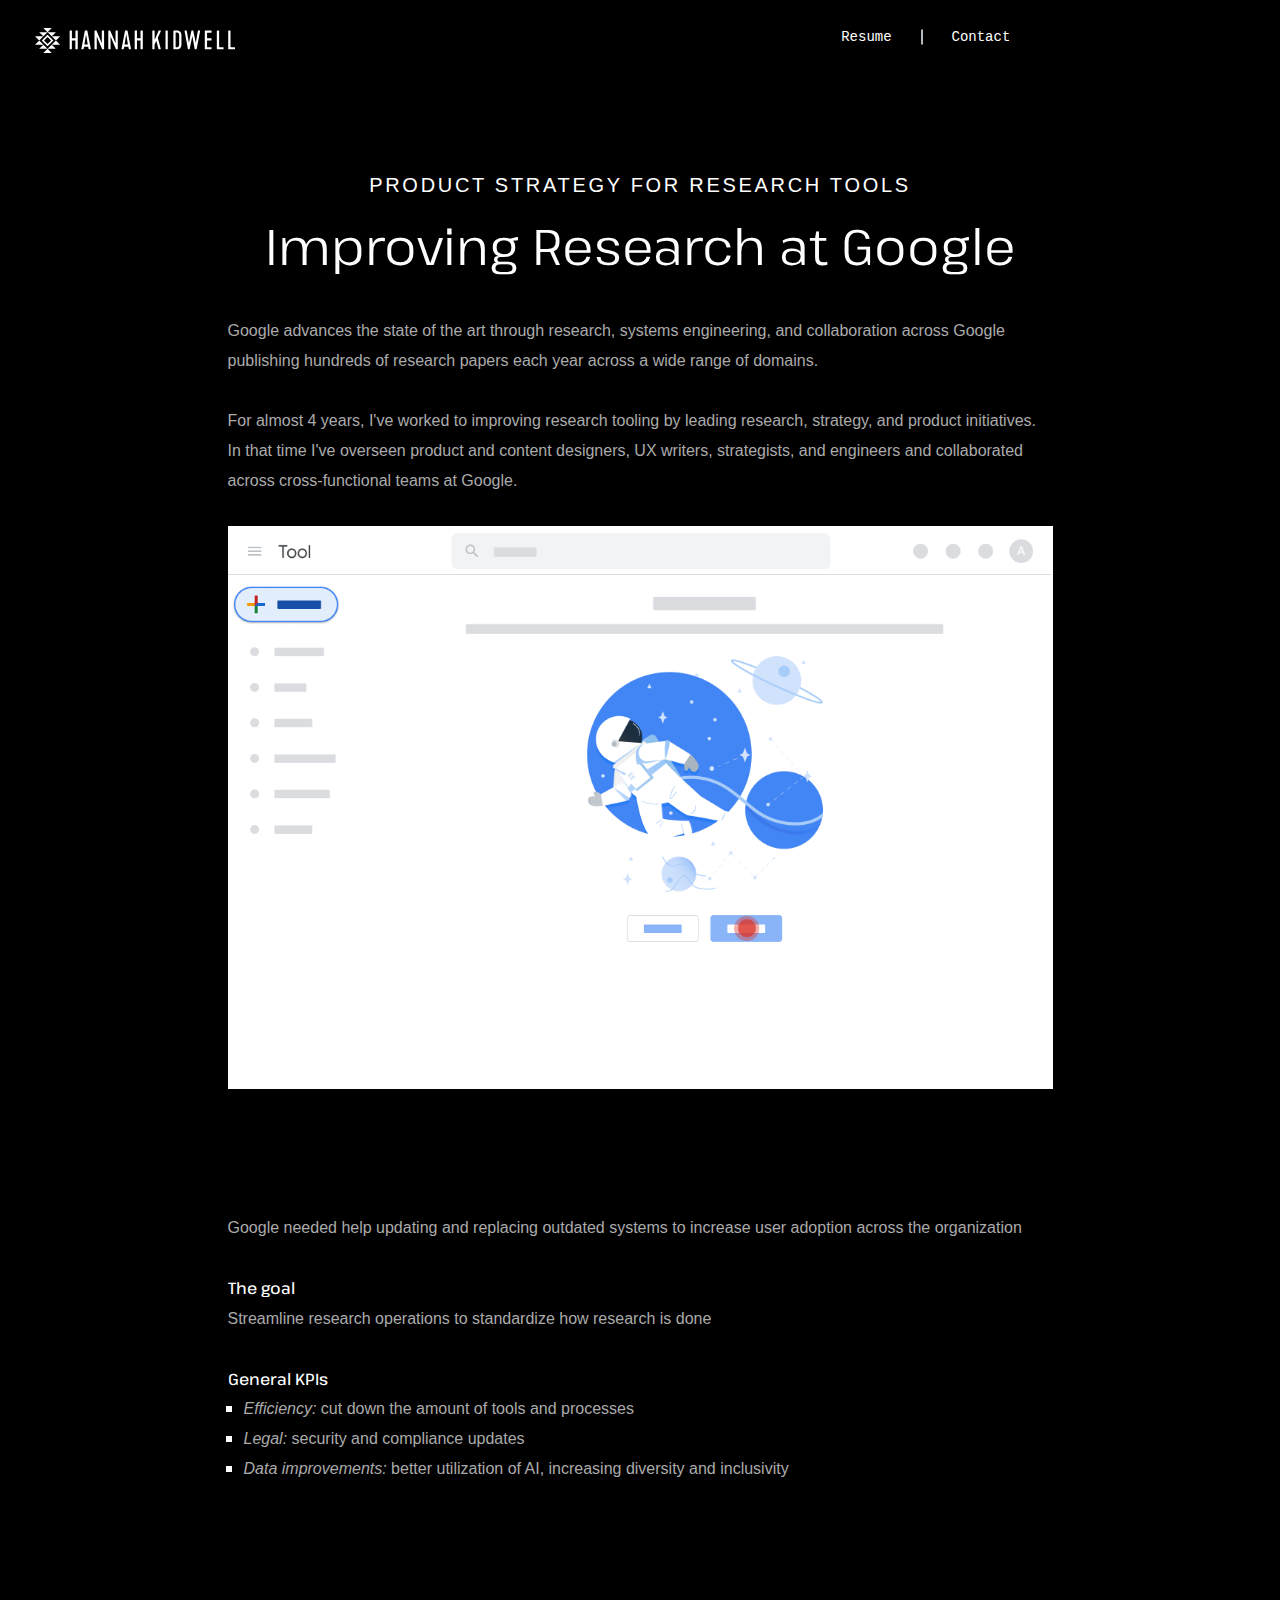
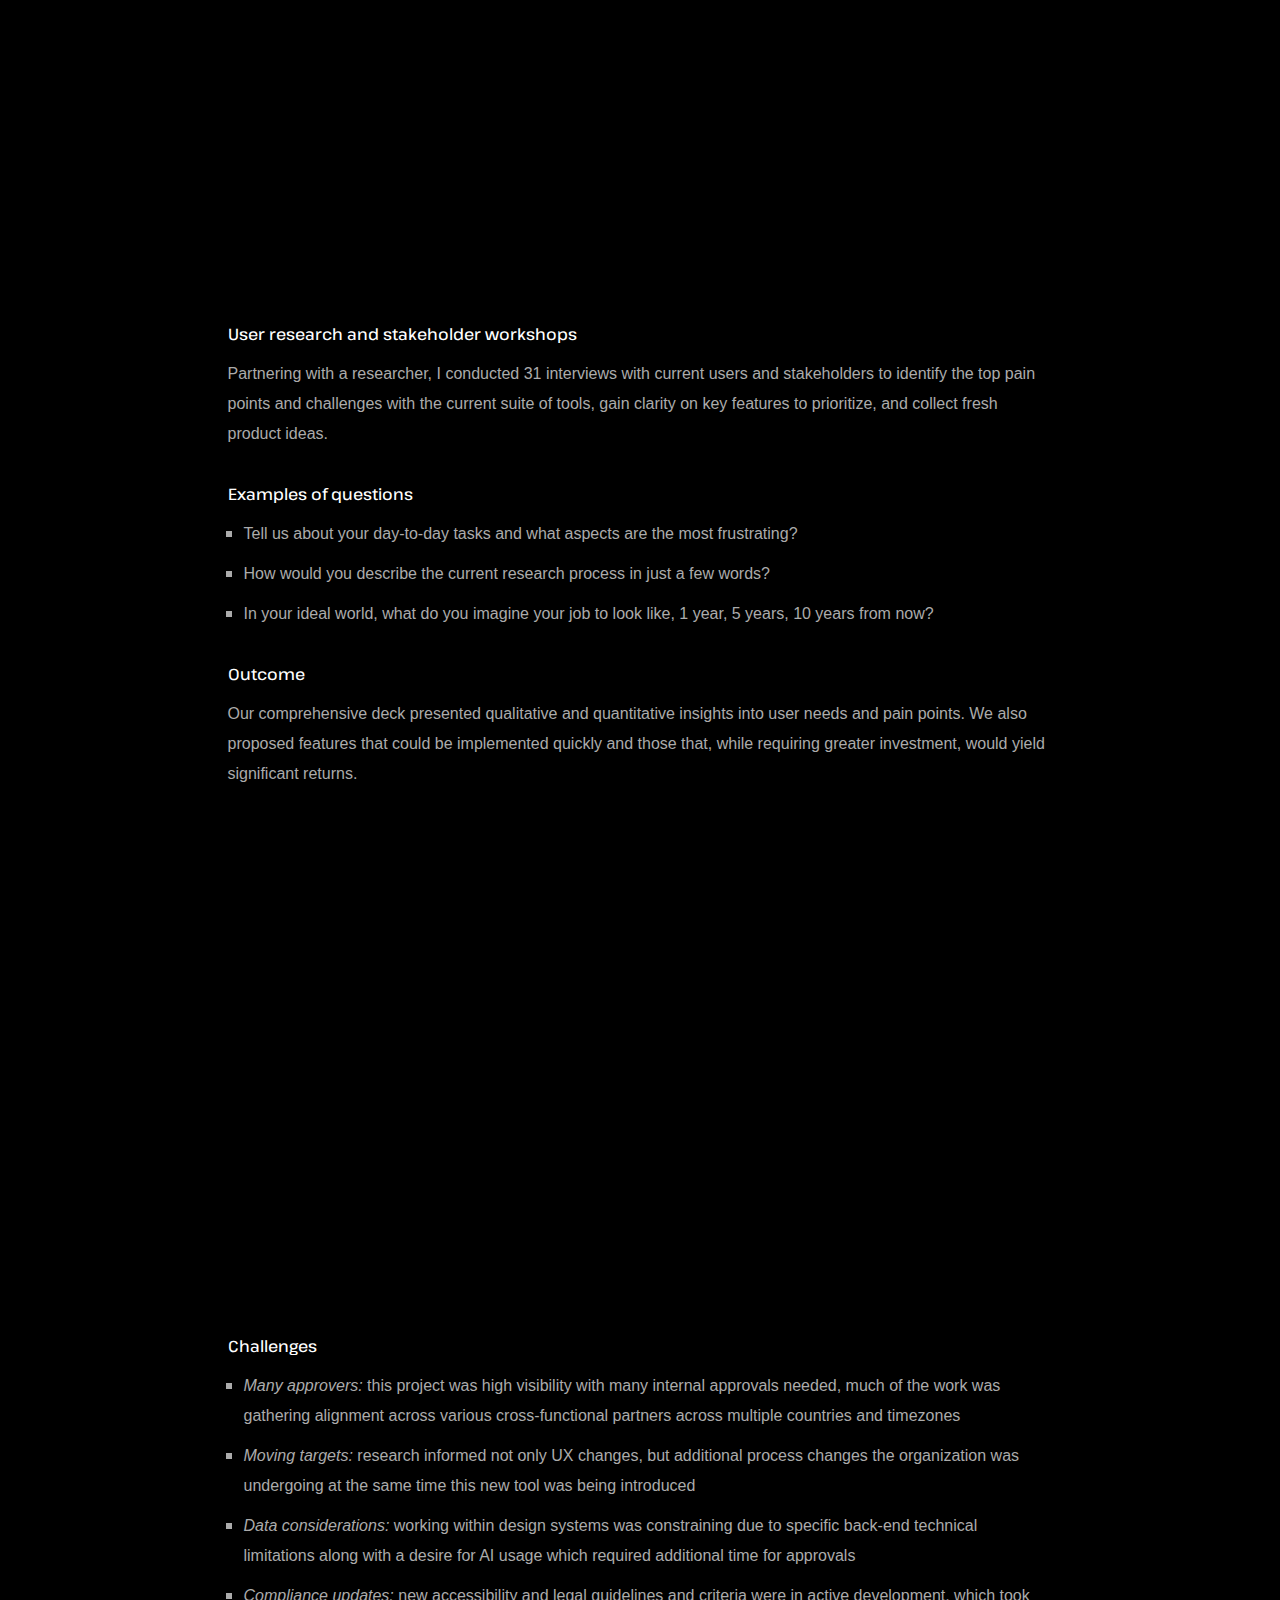
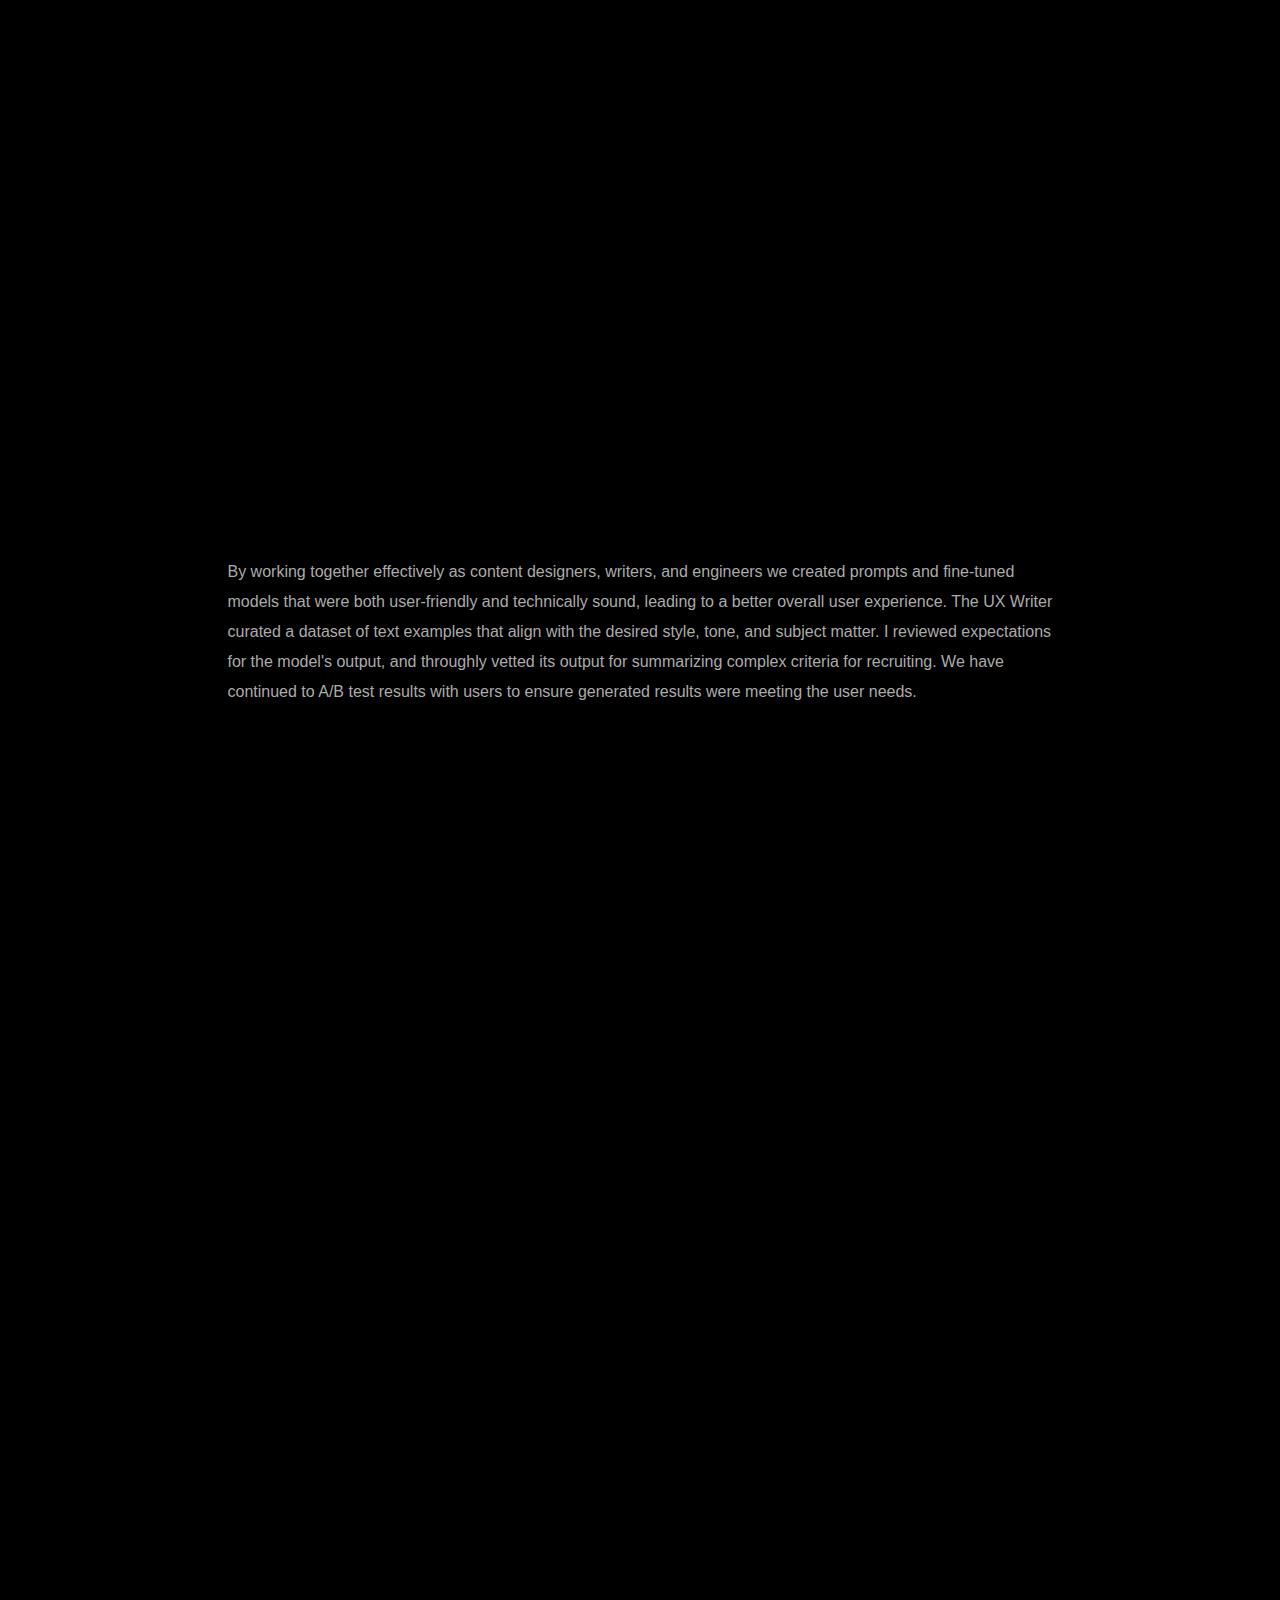
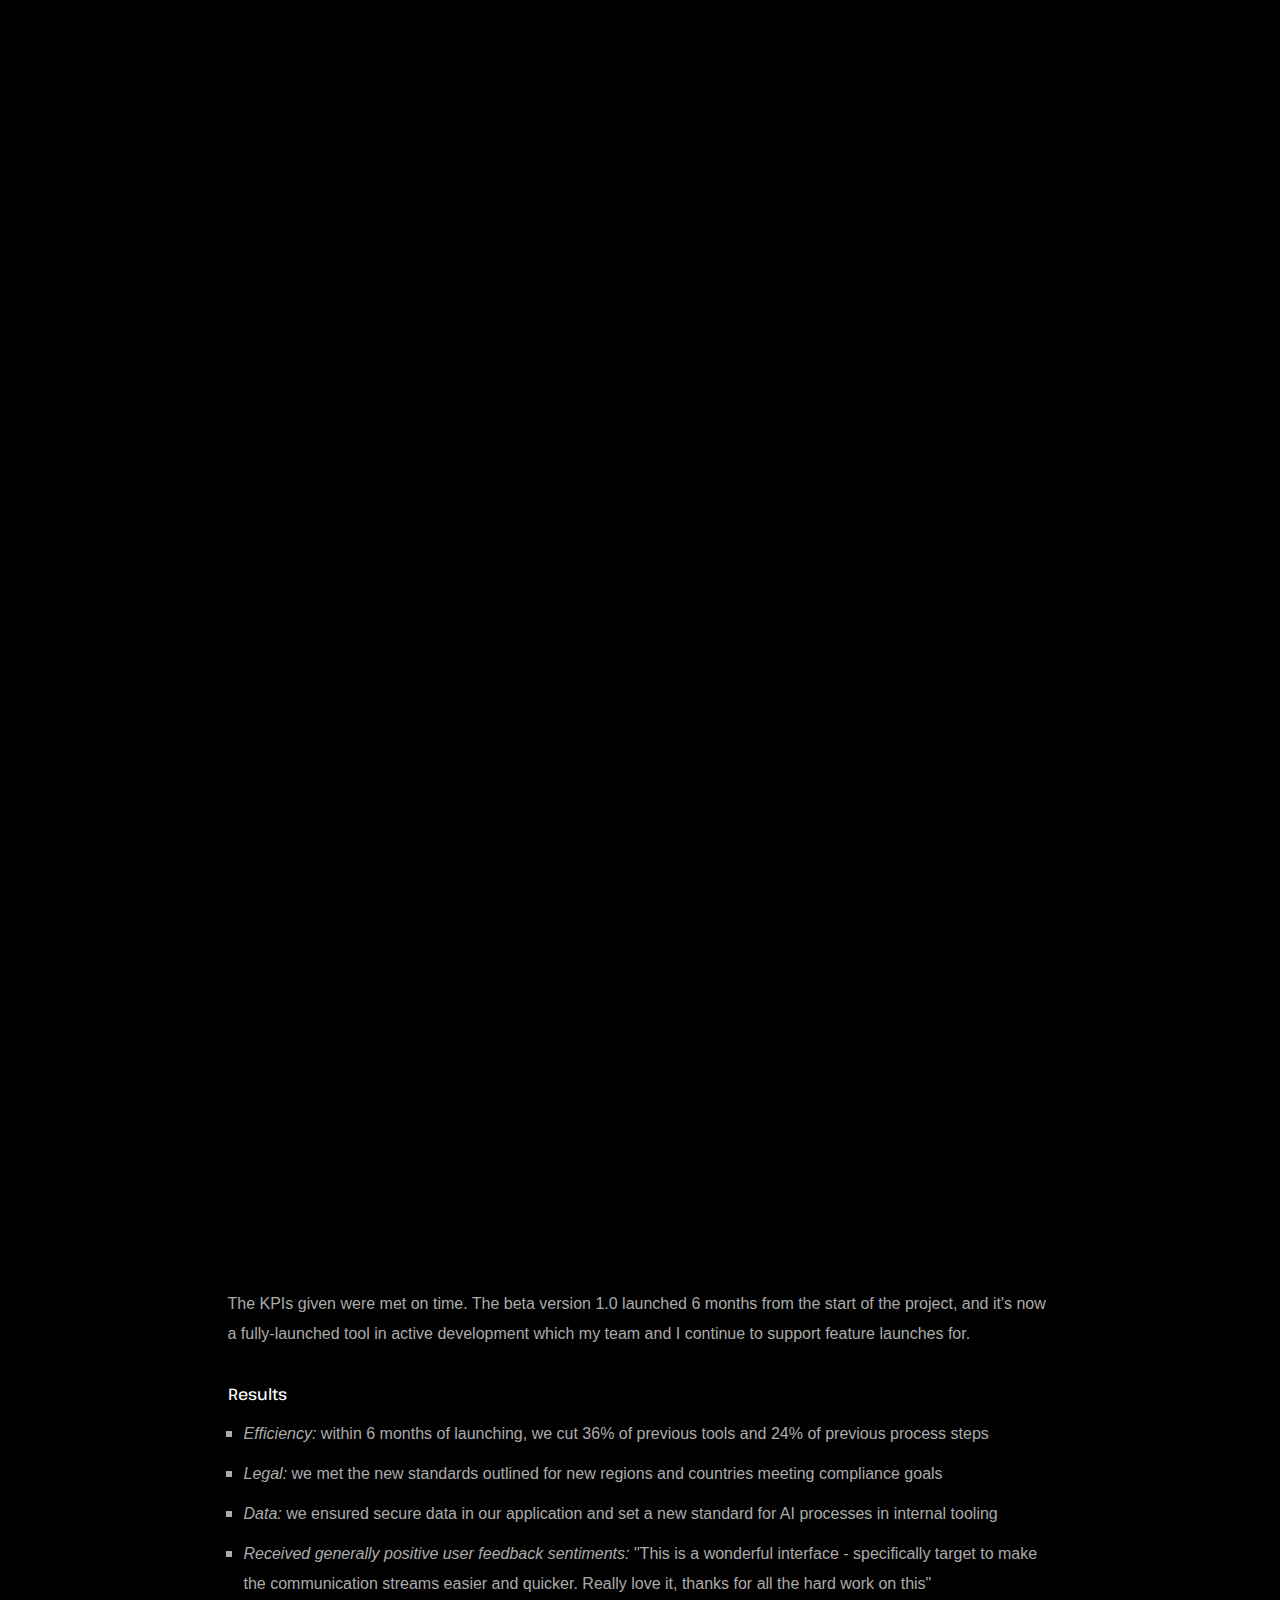
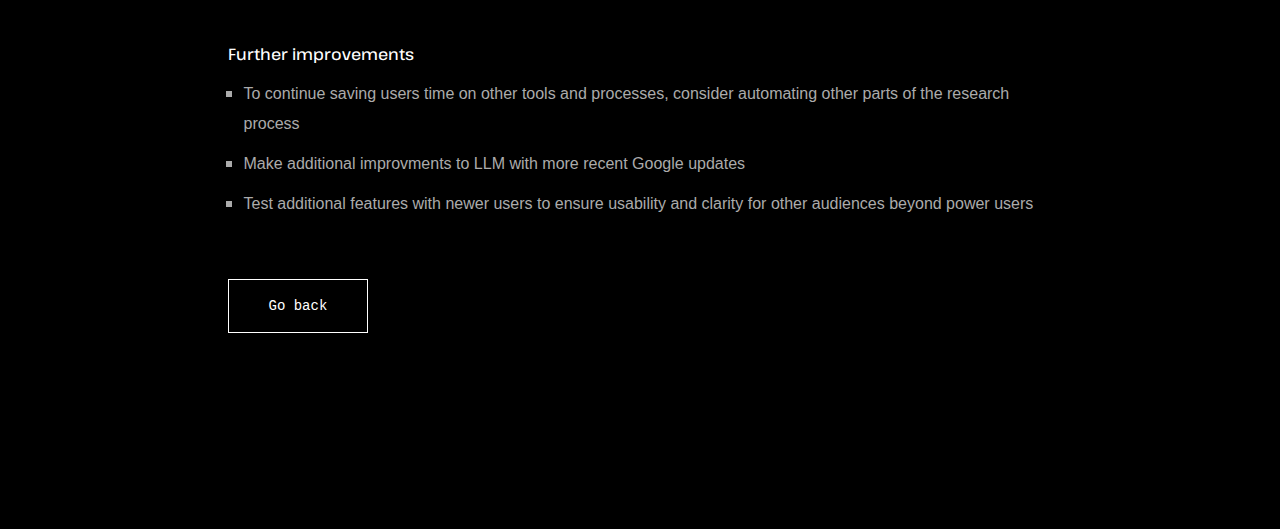
==== commit 88150854: "typo" ====
--- a/research.html
+++ b/research.html
@@ -241,7 +241,7 @@
                 </div>
                 <div class="section_title project text-left pt-10 mb-195">
                     <p class="pt-30">
-                        <strong>Further improvments</strong>
+                        <strong>Further improvements</strong>
                         <ul>
                             <li><p class="text-left pt-10">To continue saving users time on other tools and processes, consider automating other parts of the research process</p></li>
                             <li><p class="text-left pt-10">Make additional improvments to LLM with more recent Google updates</p></li>
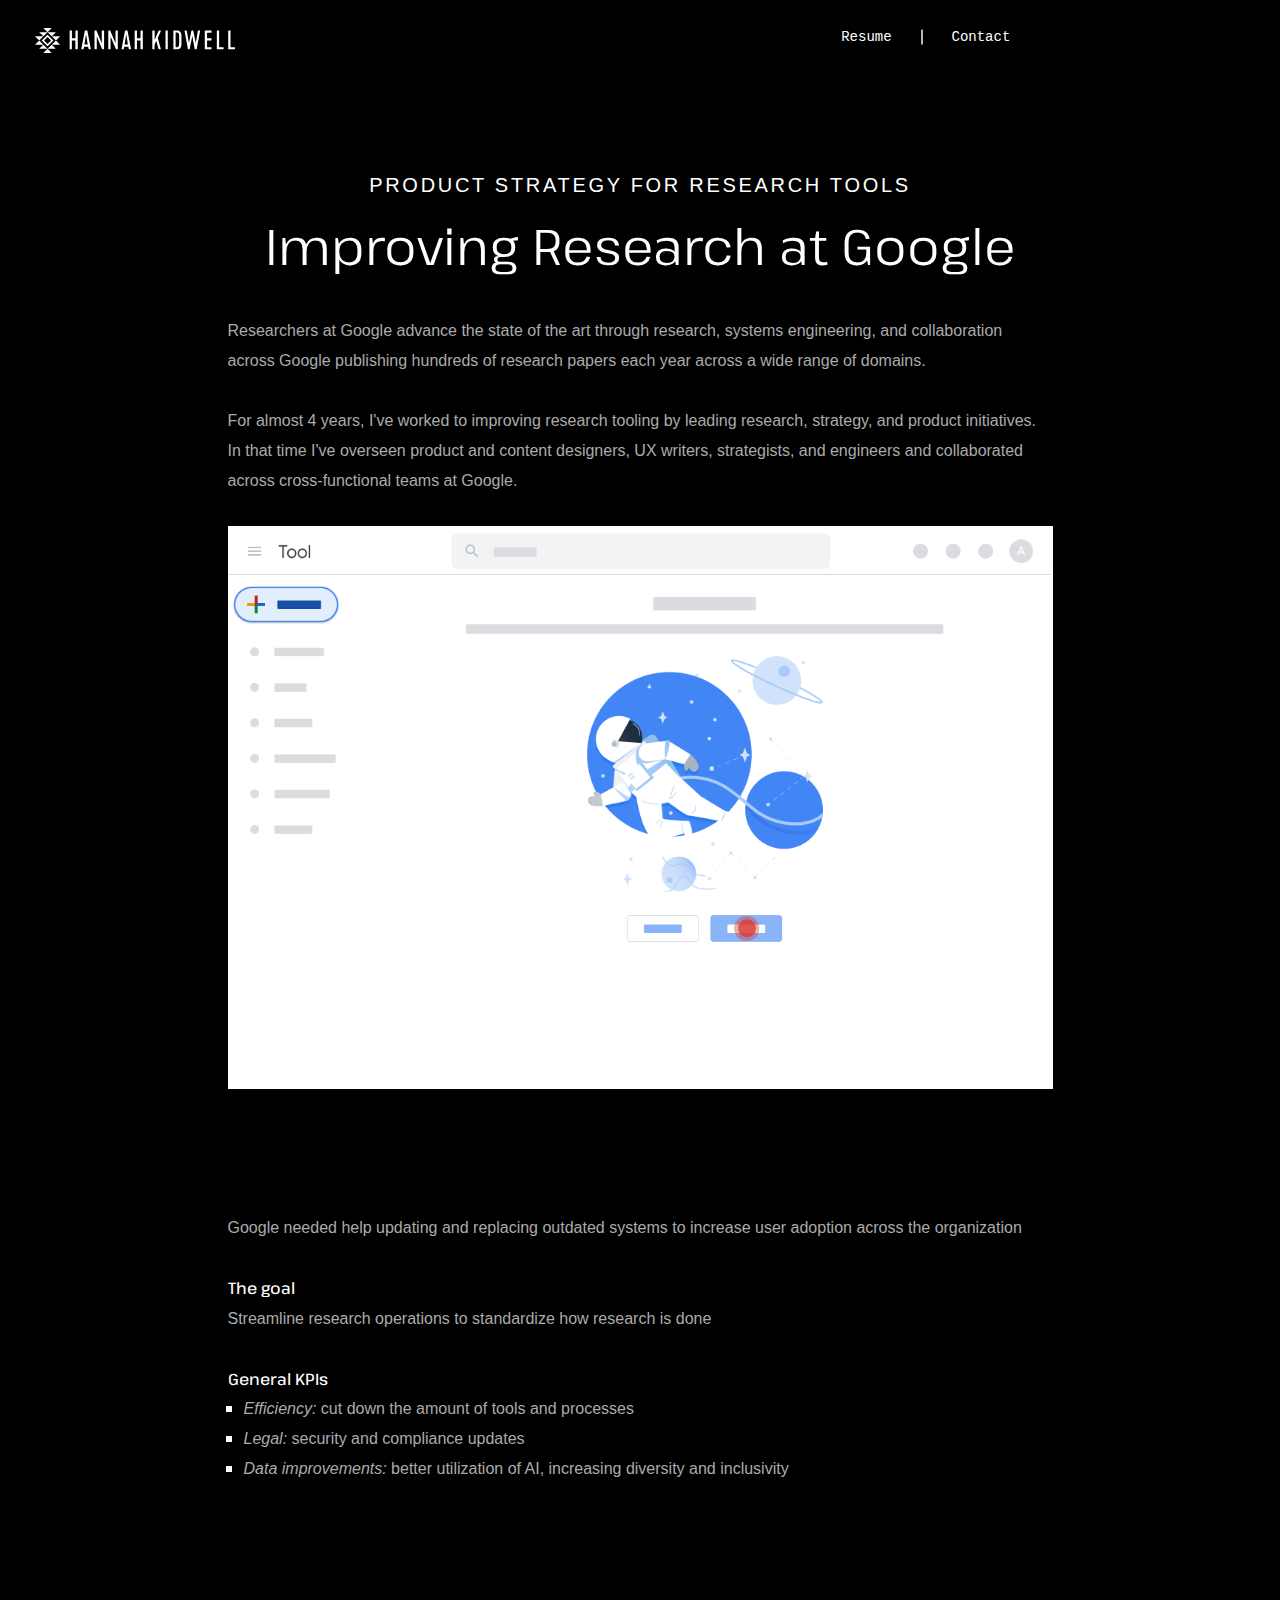
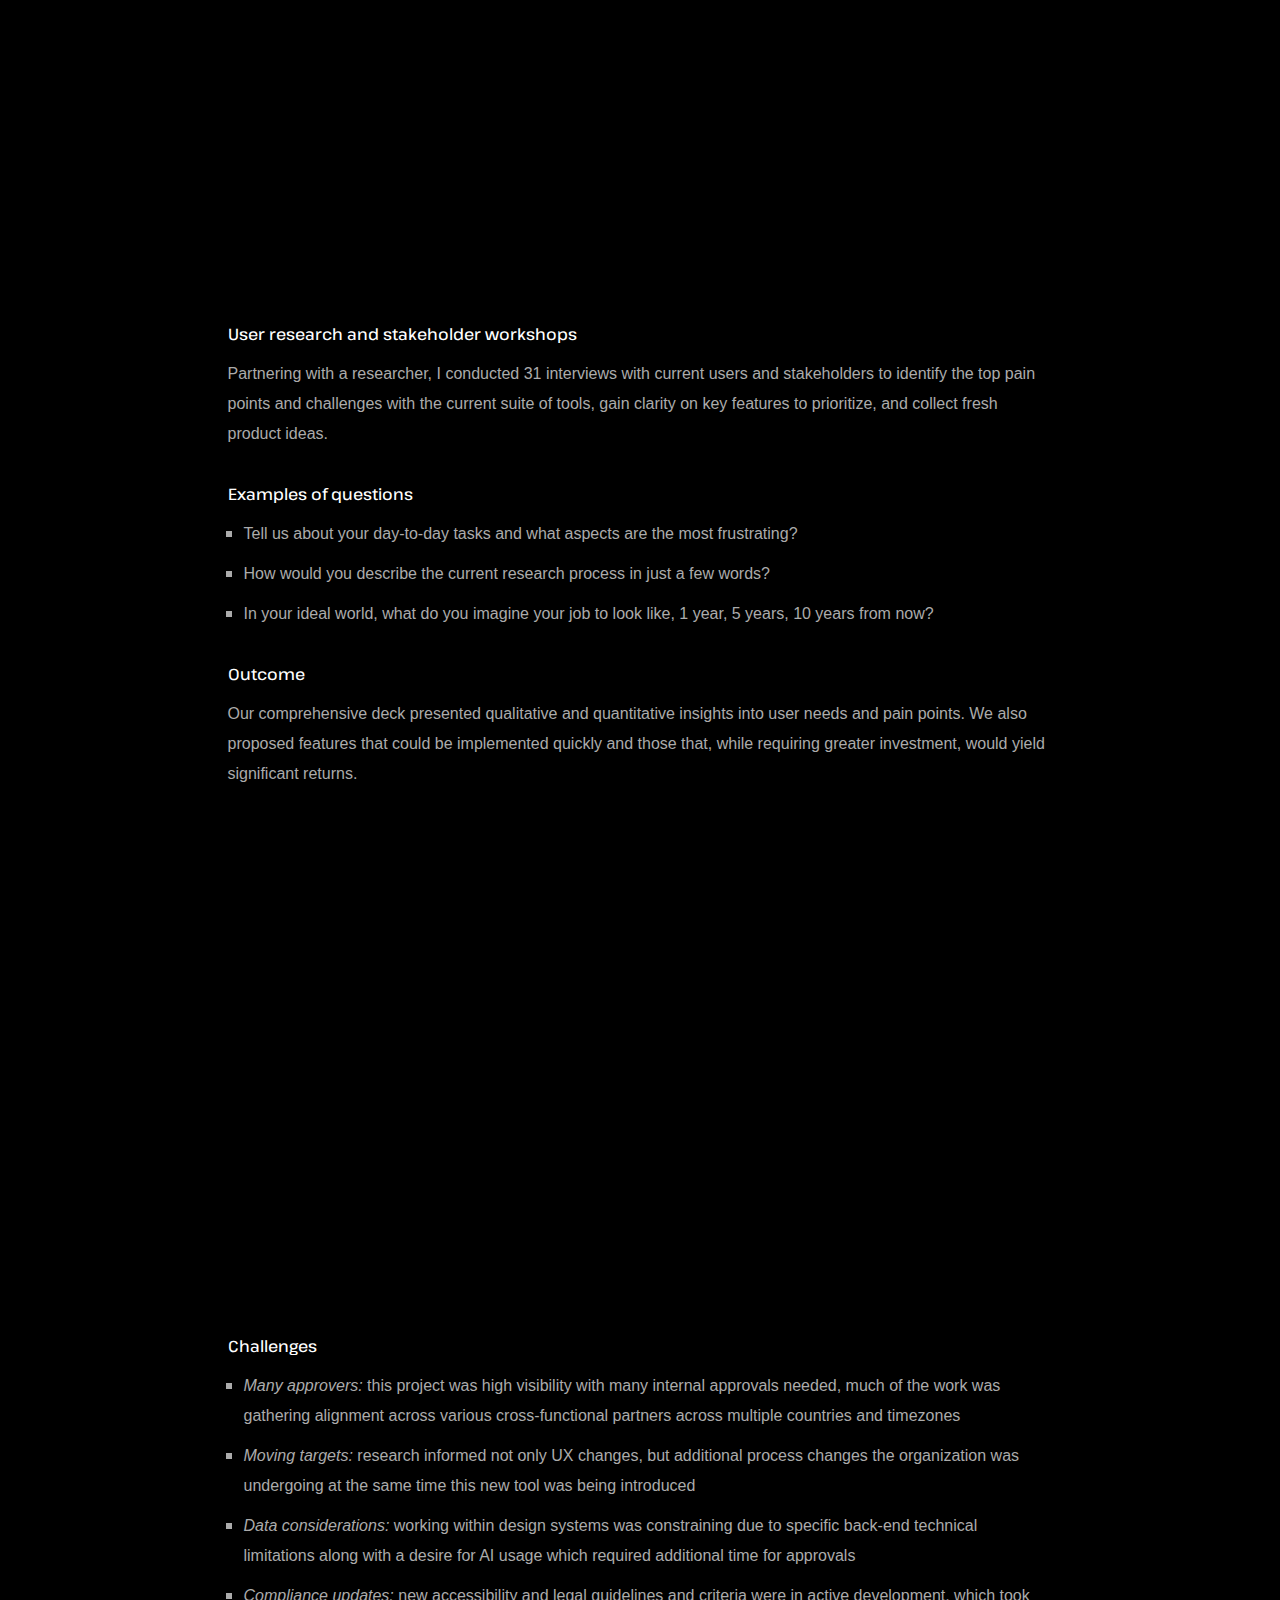
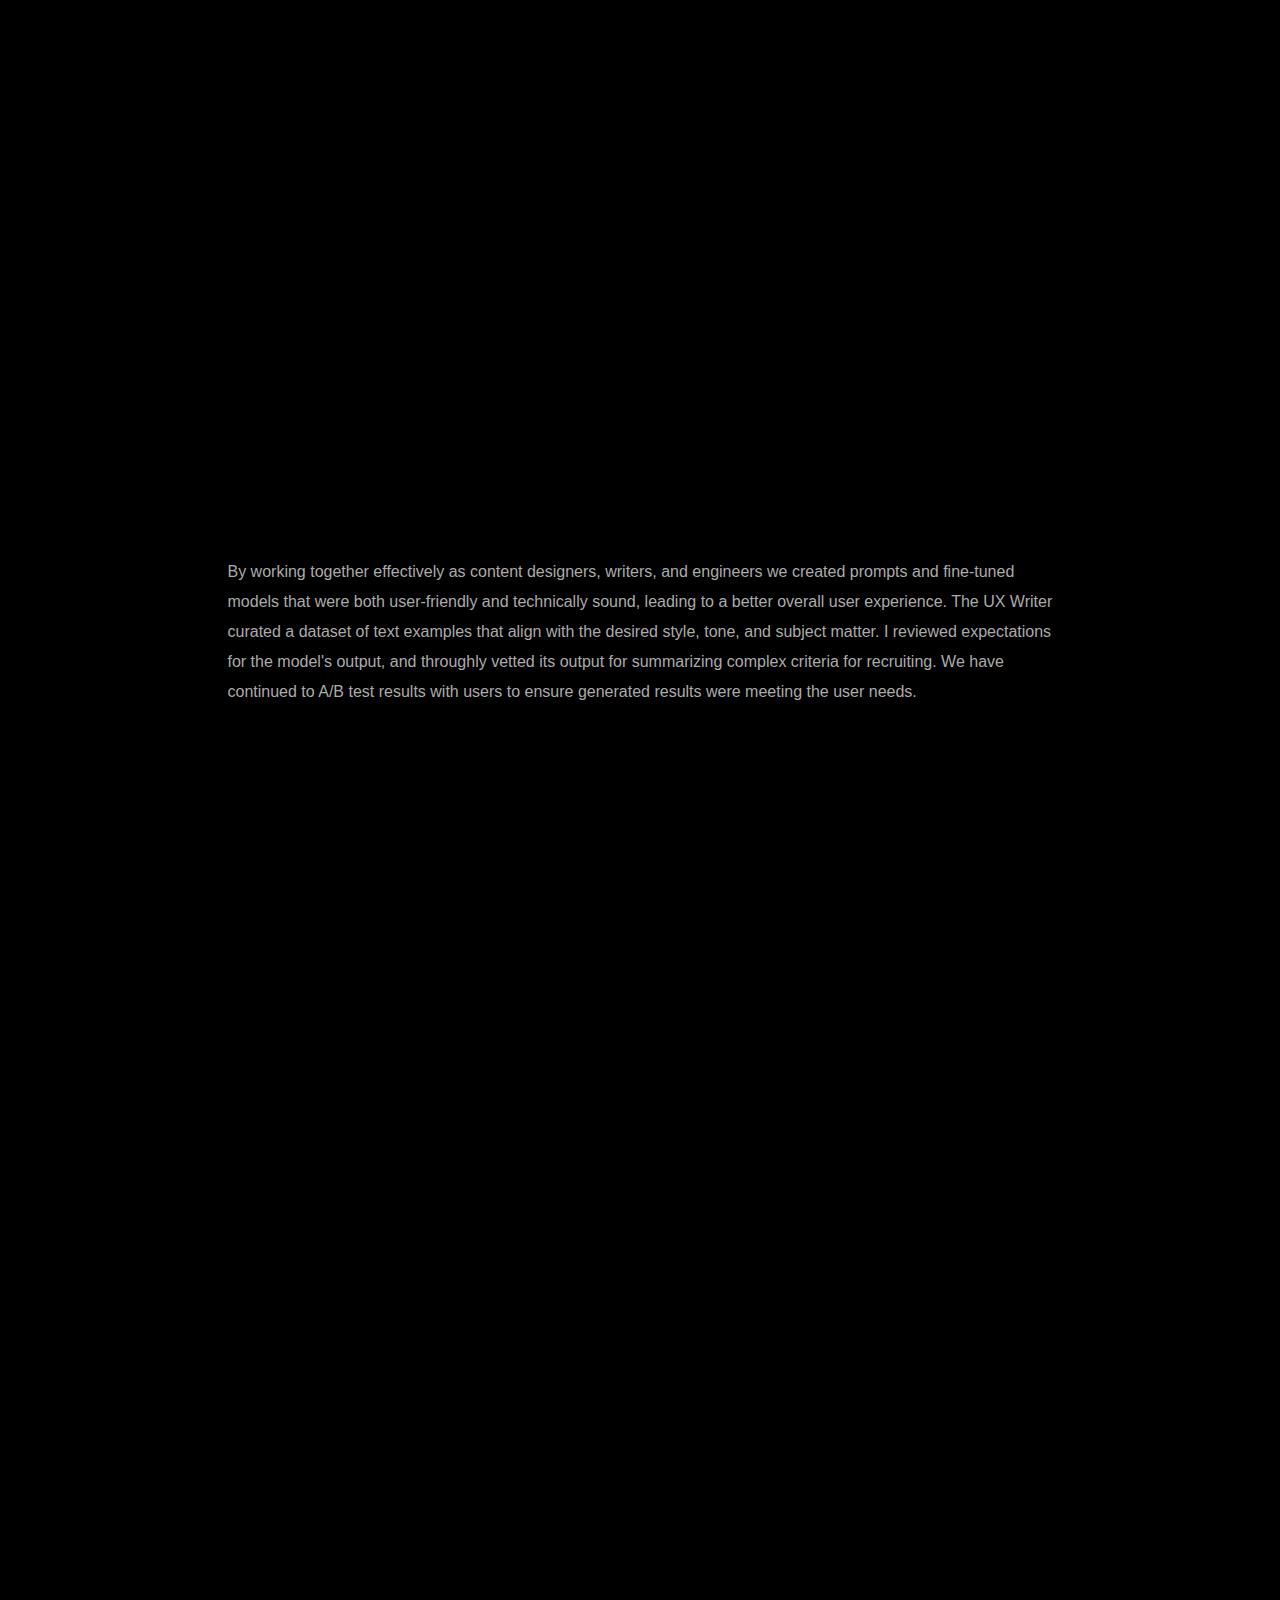
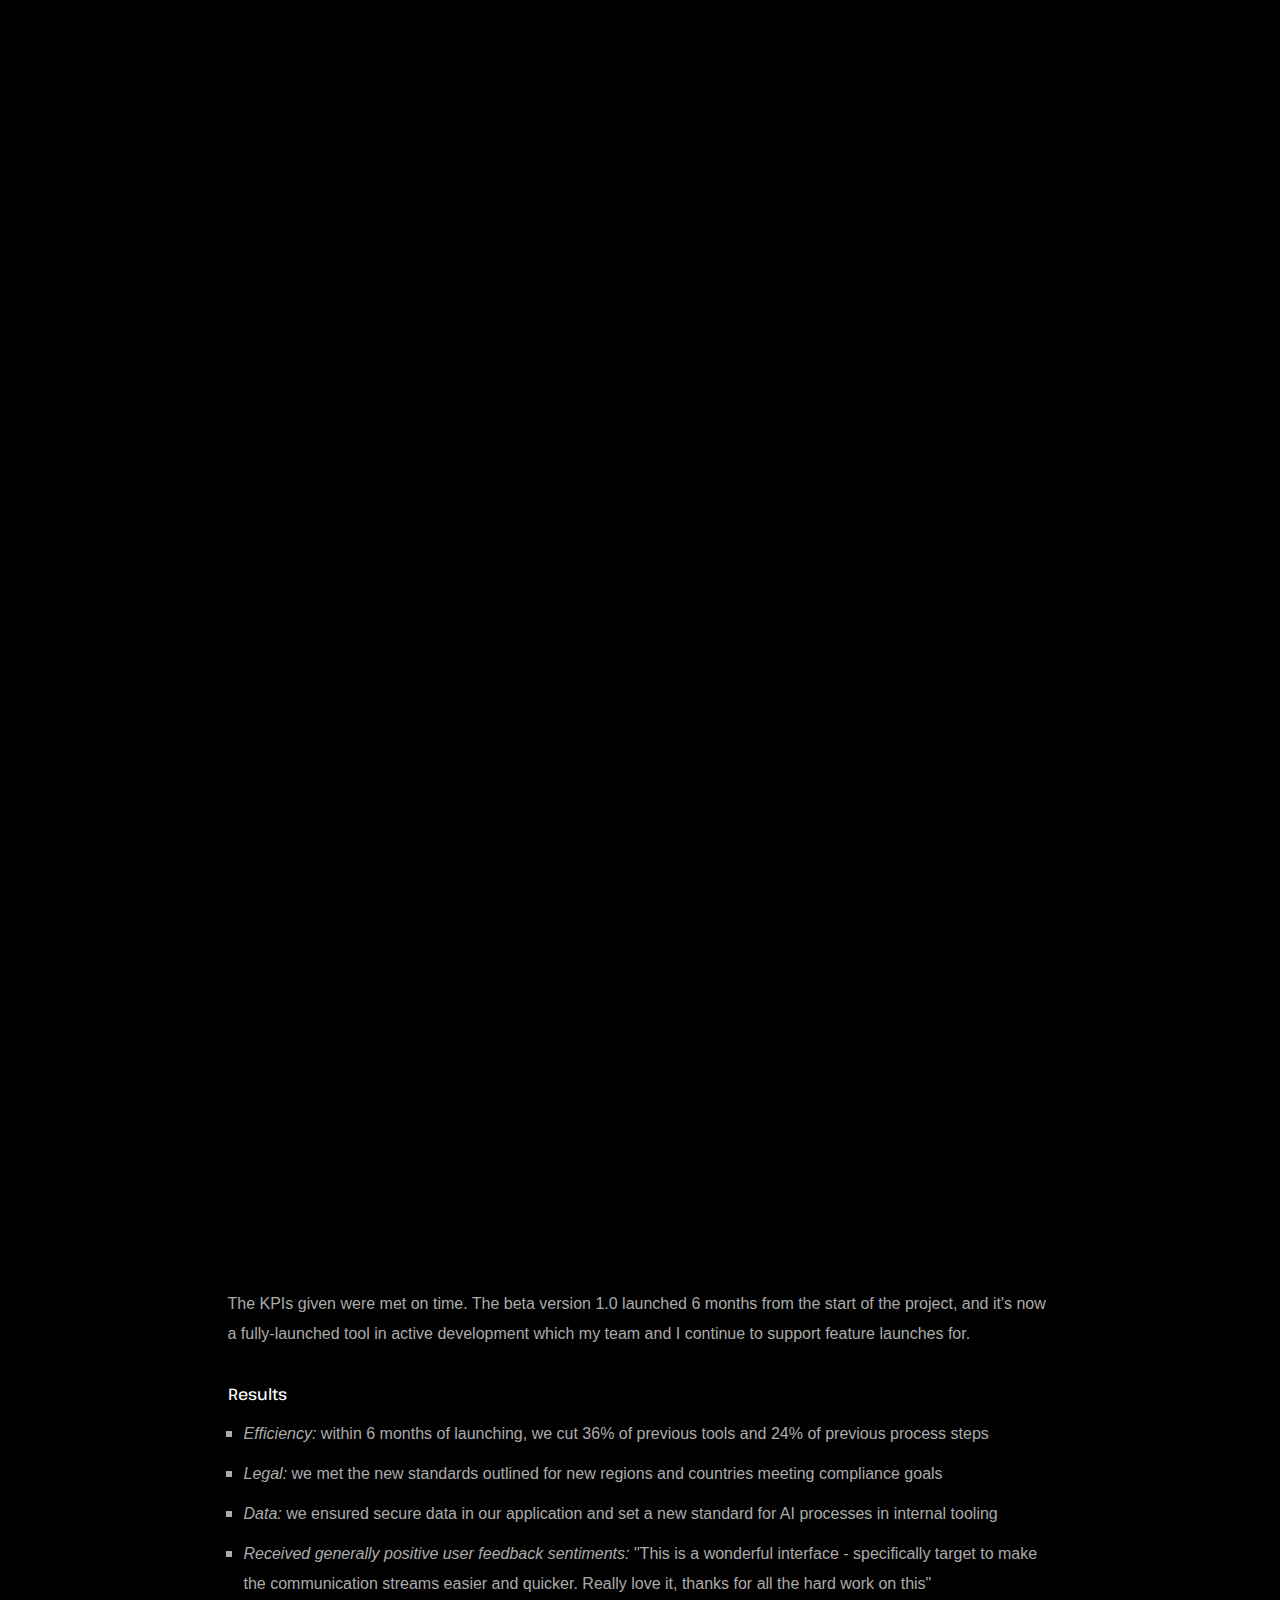
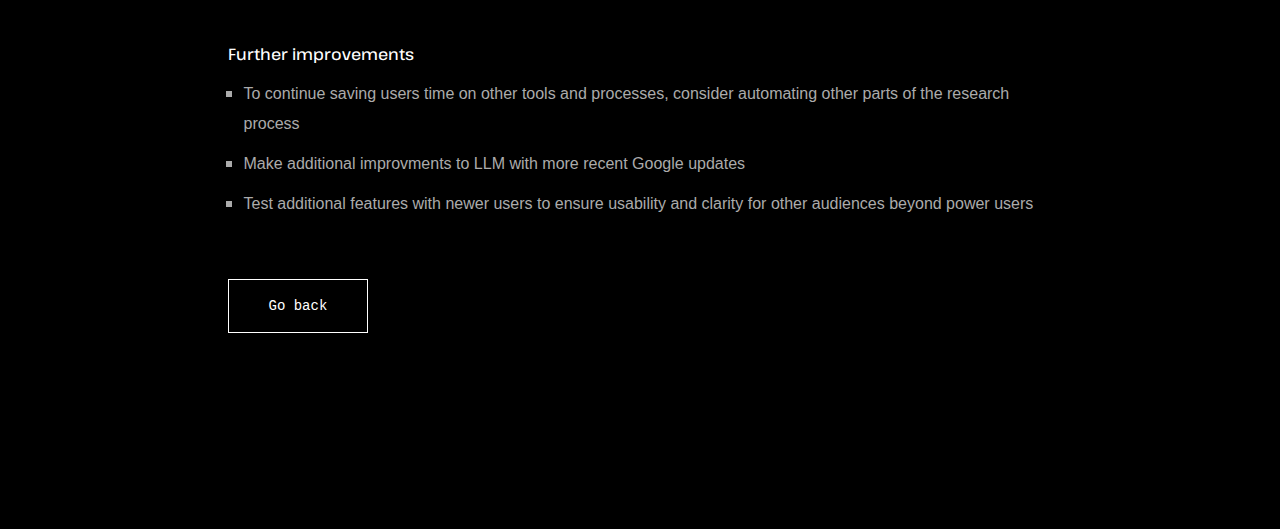
==== commit f17aee57: "tweak" ====
--- a/research.html
+++ b/research.html
@@ -117,7 +117,7 @@
                 <div class="section_title text-center pb-38 pt-70 mb-30">
                     <span class="wow fadeInUp" data-wow-duration="1s" data-wow-delay=".2s">Product strategy for research tools</span>
                     <h3 class="wow fadeInUp" data-wow-duration="1s" data-wow-delay=".3s">Improving Research at Google</h3>
-                    <p class="text-left pt-30 pb-30">Google advances the state of the art through research, systems engineering, 
+                    <p class="text-left pt-30 pb-30">Researchers at Google advance the state of the art through research, systems engineering, 
                         and collaboration across Google publishing hundreds of research papers each year across a wide range of domains. 
                         <br><br>For almost 4 years, I've worked to improving research tooling by leading research, strategy, and product initiatives. 
                         In that time I've overseen product and content designers, UX writers, strategists, and engineers and collaborated across cross-functional teams at Google. 
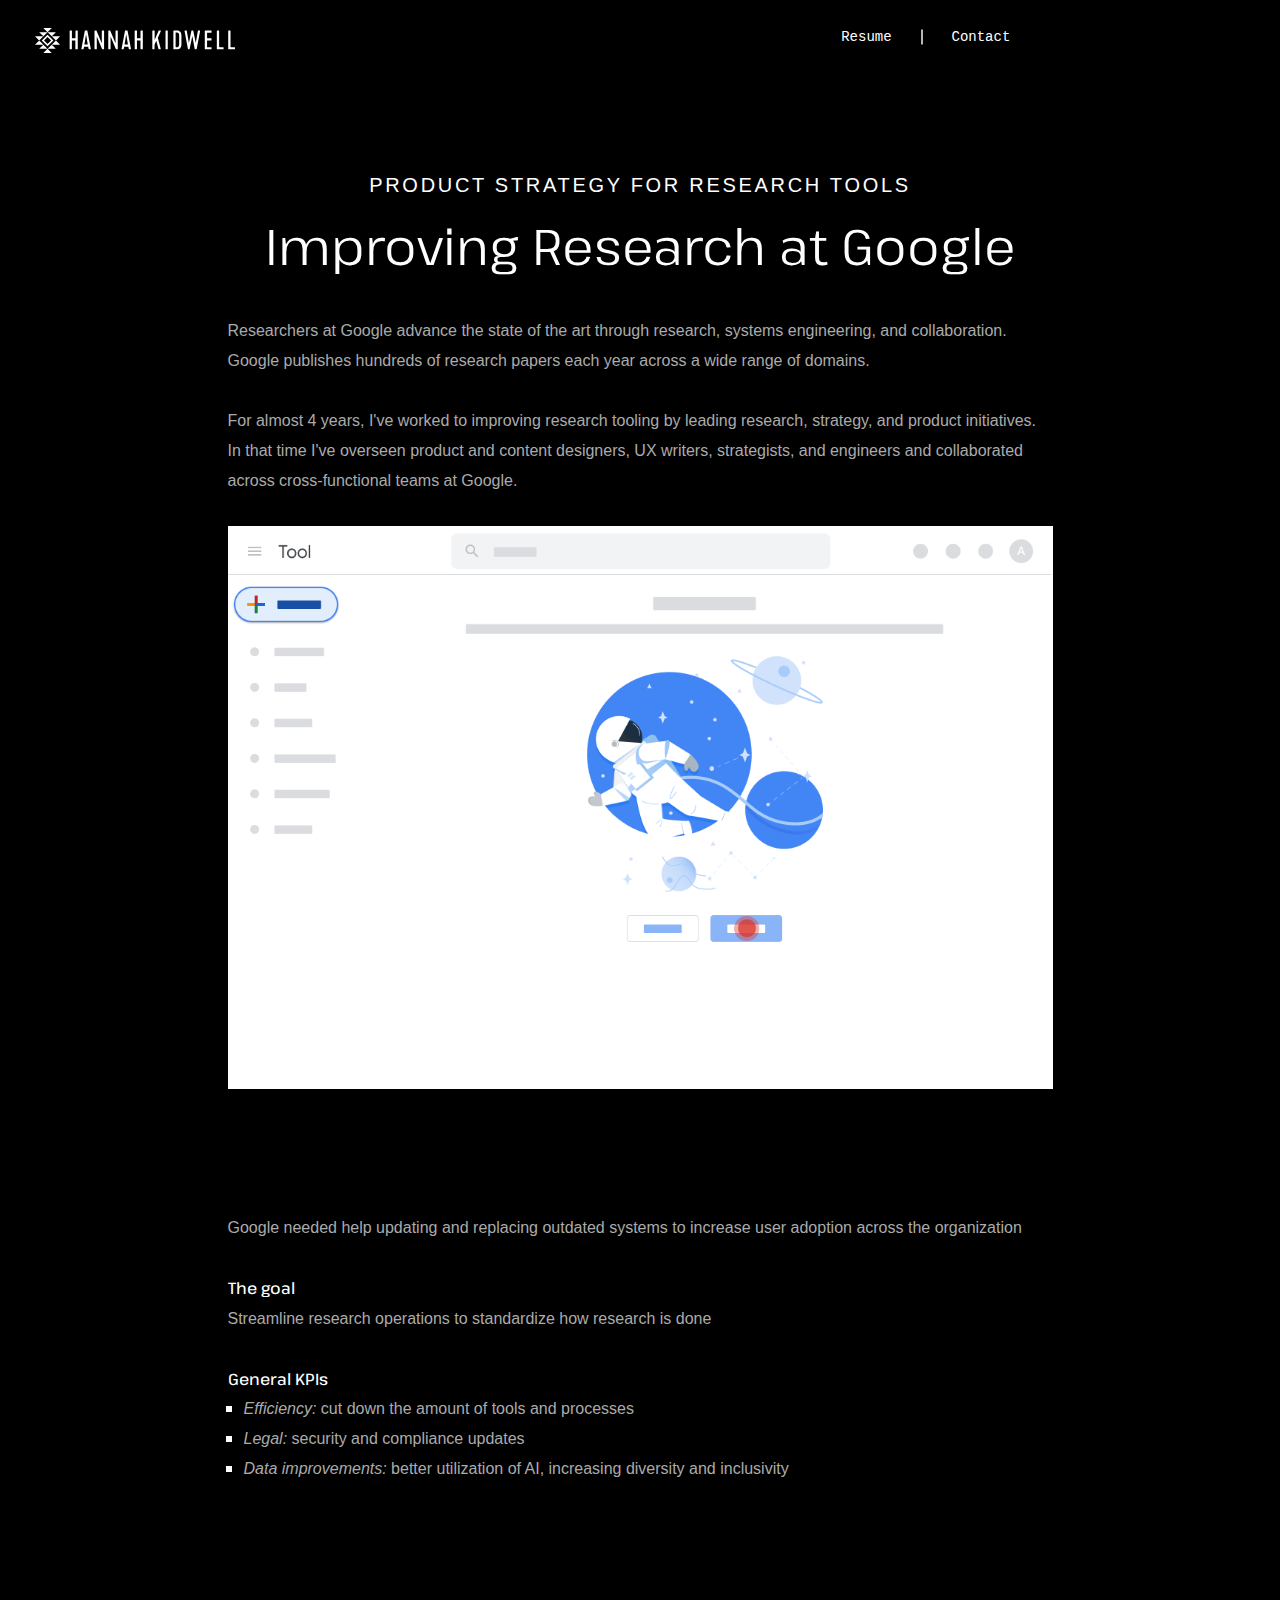
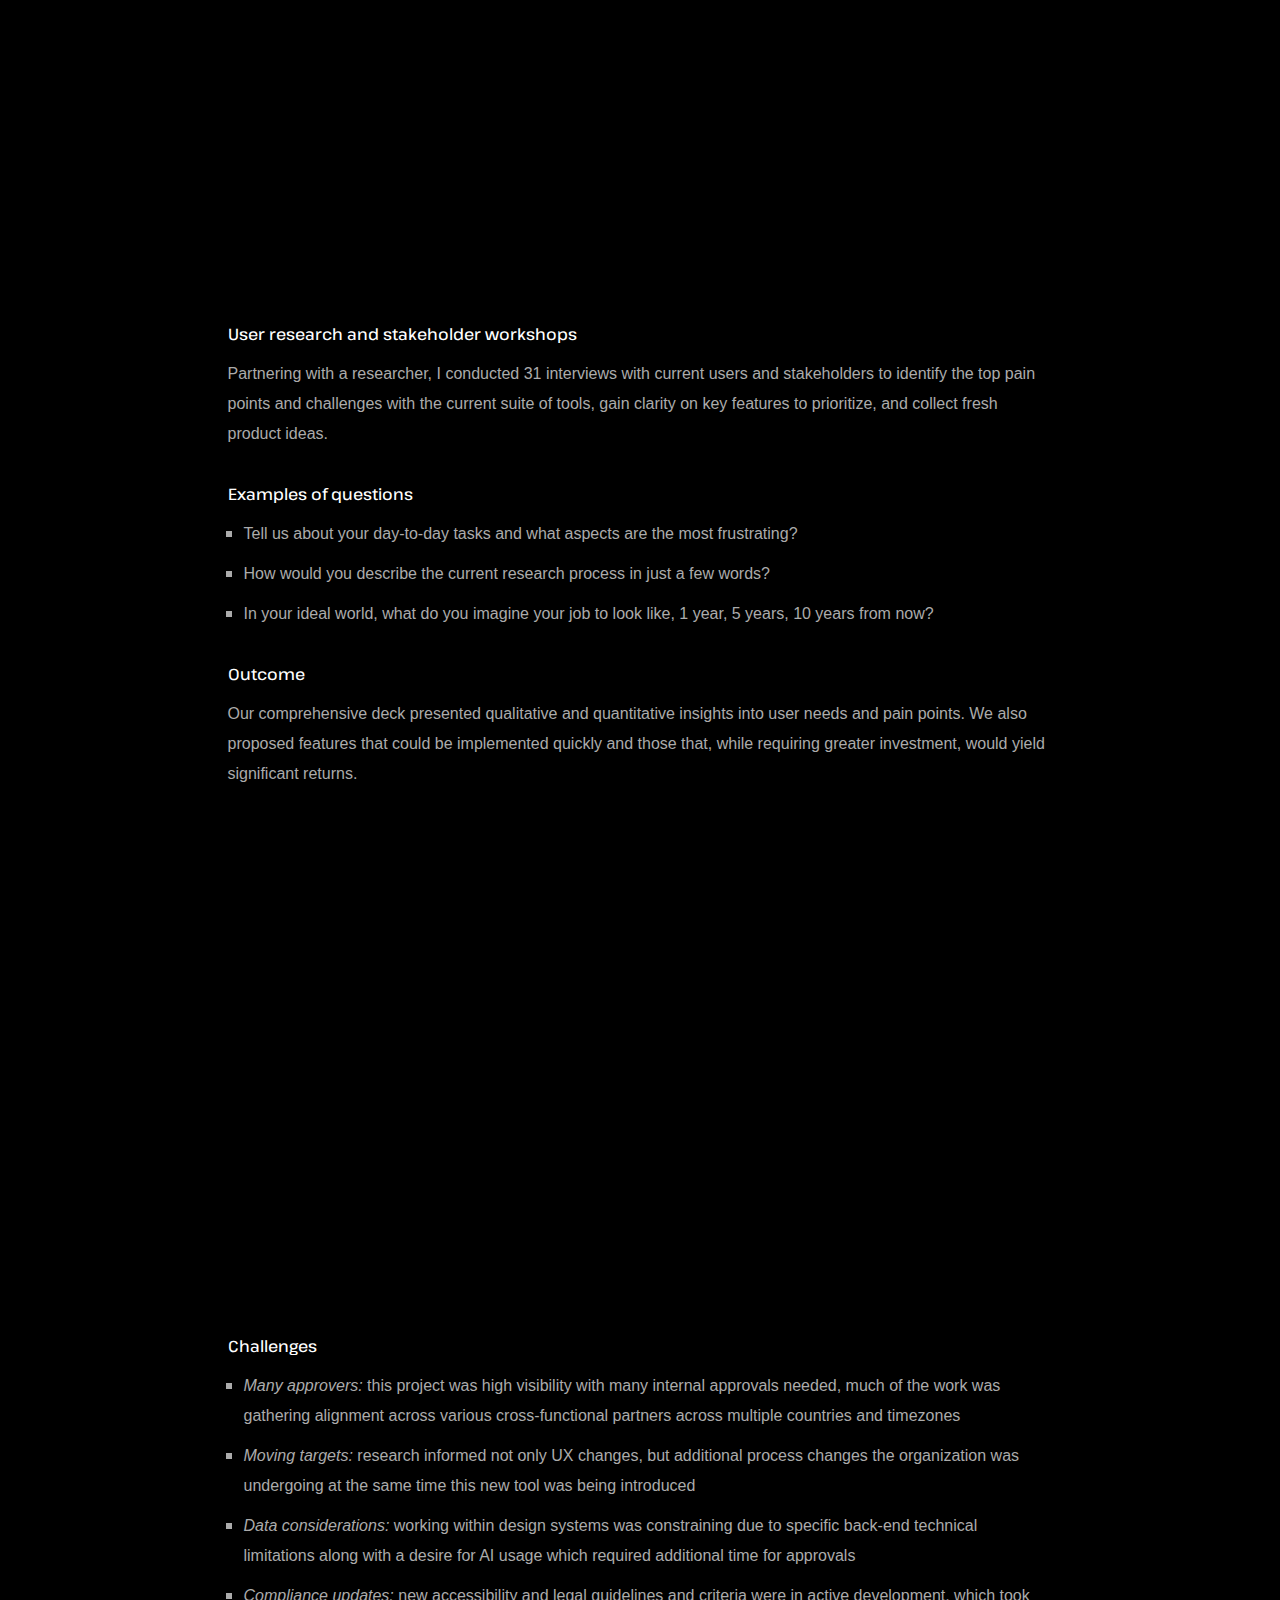
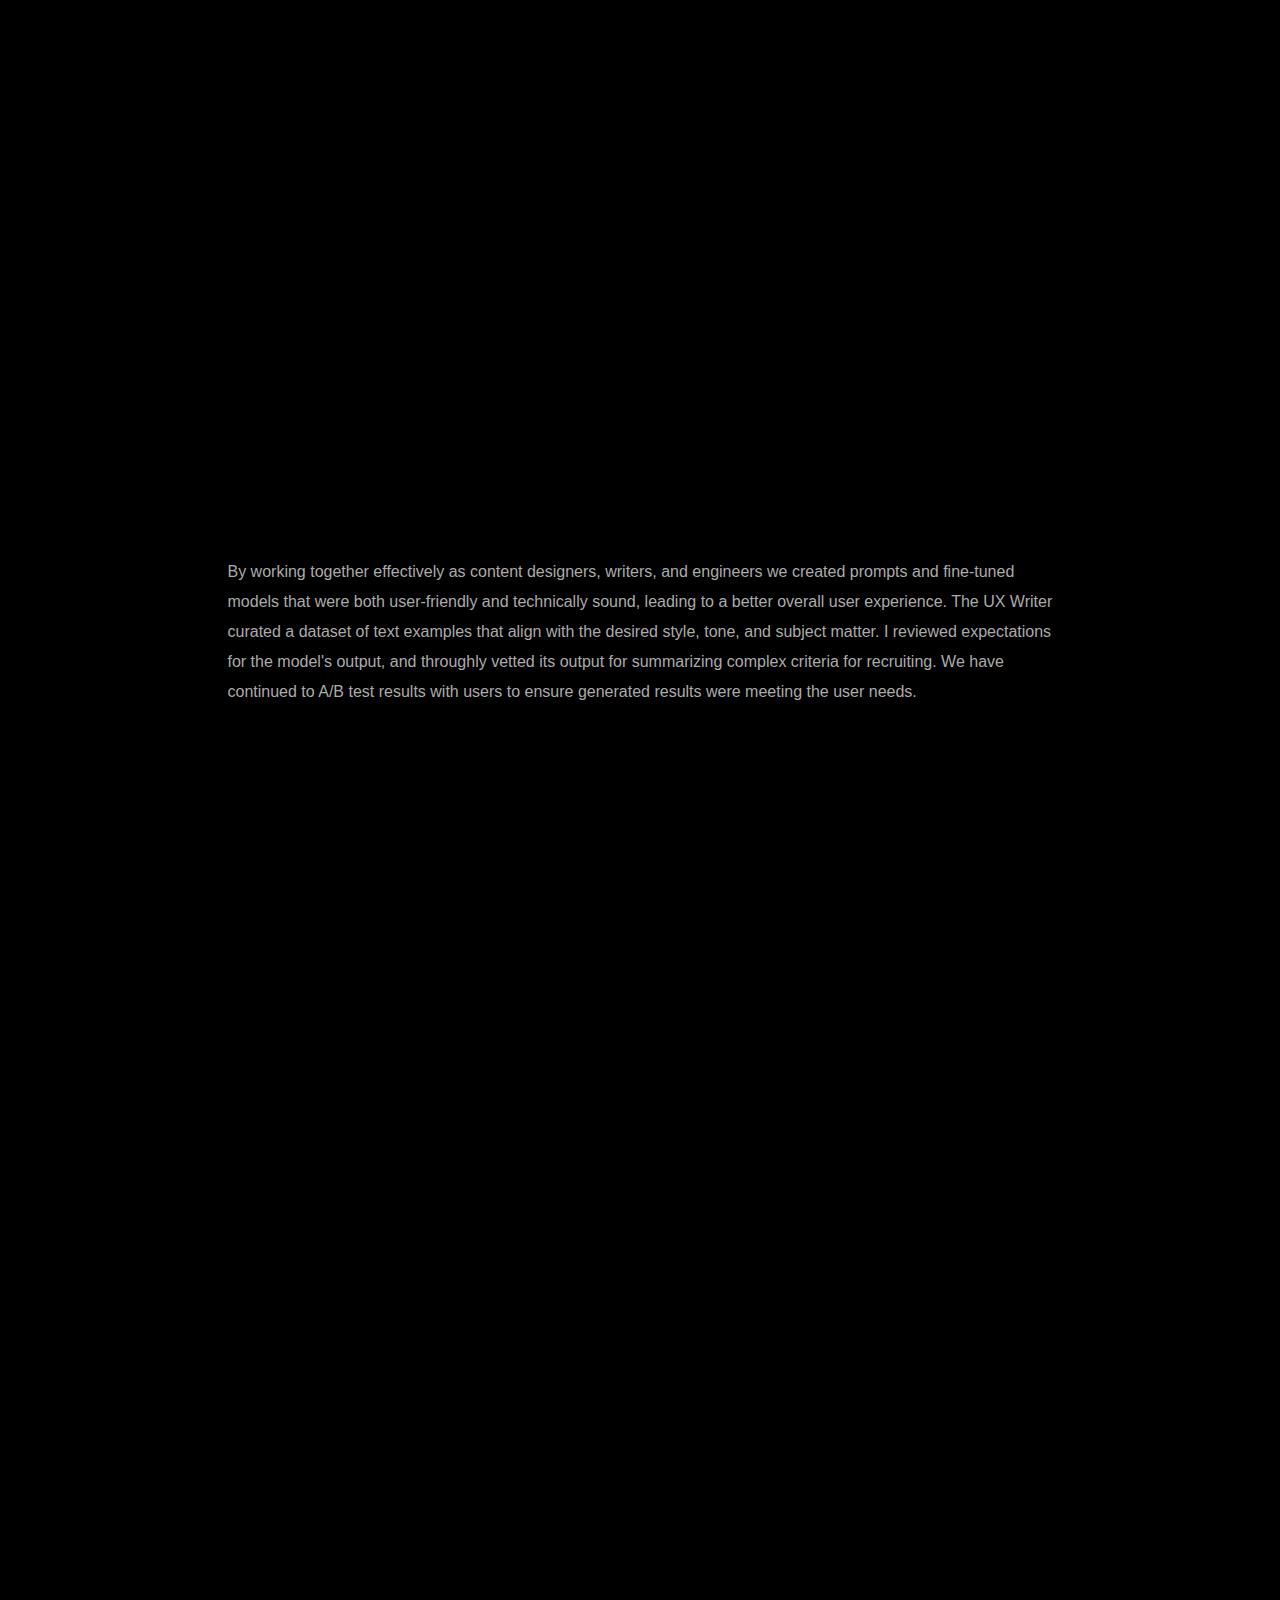
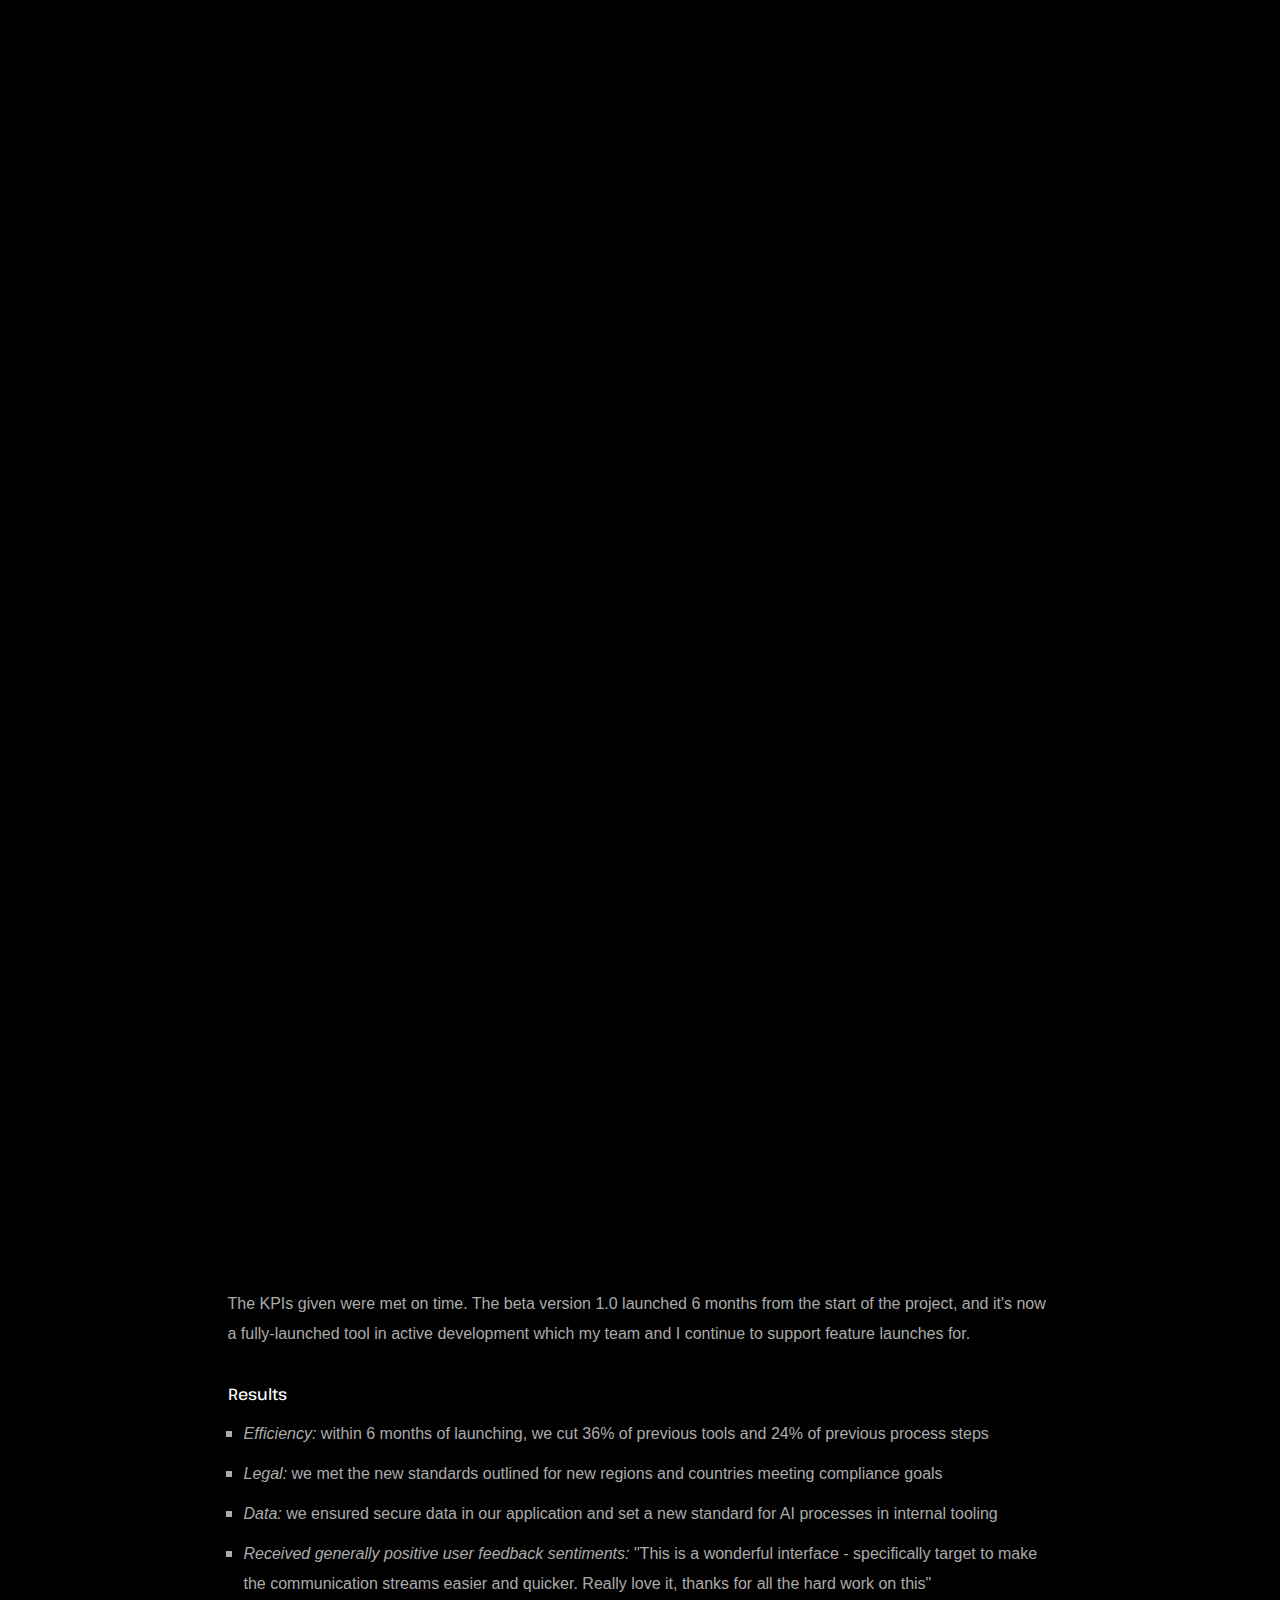
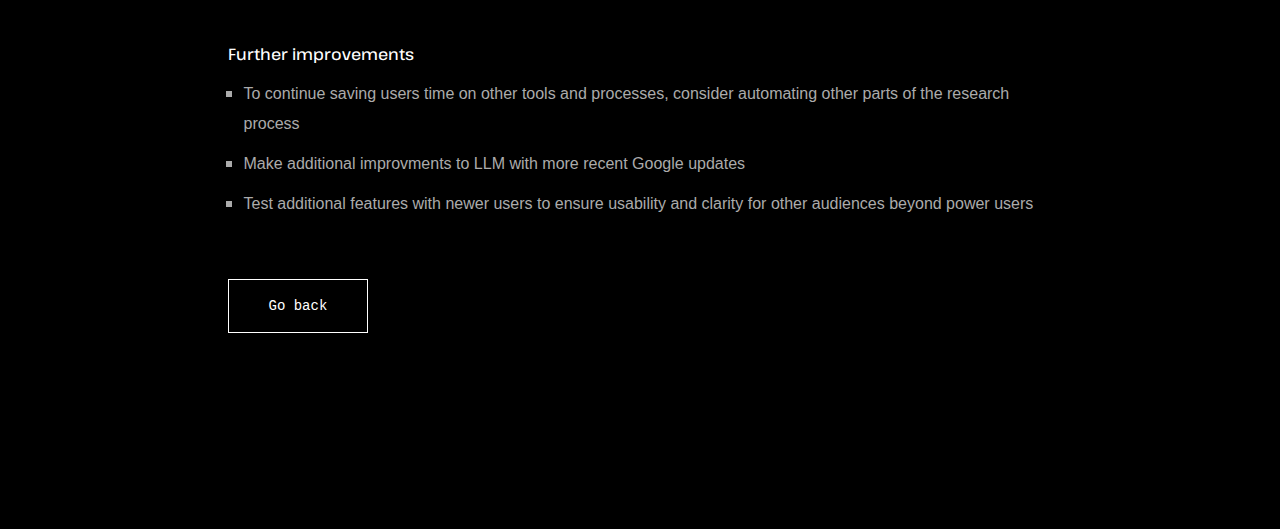
==== commit 3e8ba66c: "tweak" ====
--- a/research.html
+++ b/research.html
@@ -118,7 +118,7 @@
                     <span class="wow fadeInUp" data-wow-duration="1s" data-wow-delay=".2s">Product strategy for research tools</span>
                     <h3 class="wow fadeInUp" data-wow-duration="1s" data-wow-delay=".3s">Improving Research at Google</h3>
                     <p class="text-left pt-30 pb-30">Researchers at Google advance the state of the art through research, systems engineering, 
-                        and collaboration across Google publishing hundreds of research papers each year across a wide range of domains. 
+                        and collaboration. Google publishes hundreds of research papers each year across a wide range of domains. 
                         <br><br>For almost 4 years, I've worked to improving research tooling by leading research, strategy, and product initiatives. 
                         In that time I've overseen product and content designers, UX writers, strategists, and engineers and collaborated across cross-functional teams at Google. 
                     </p>
